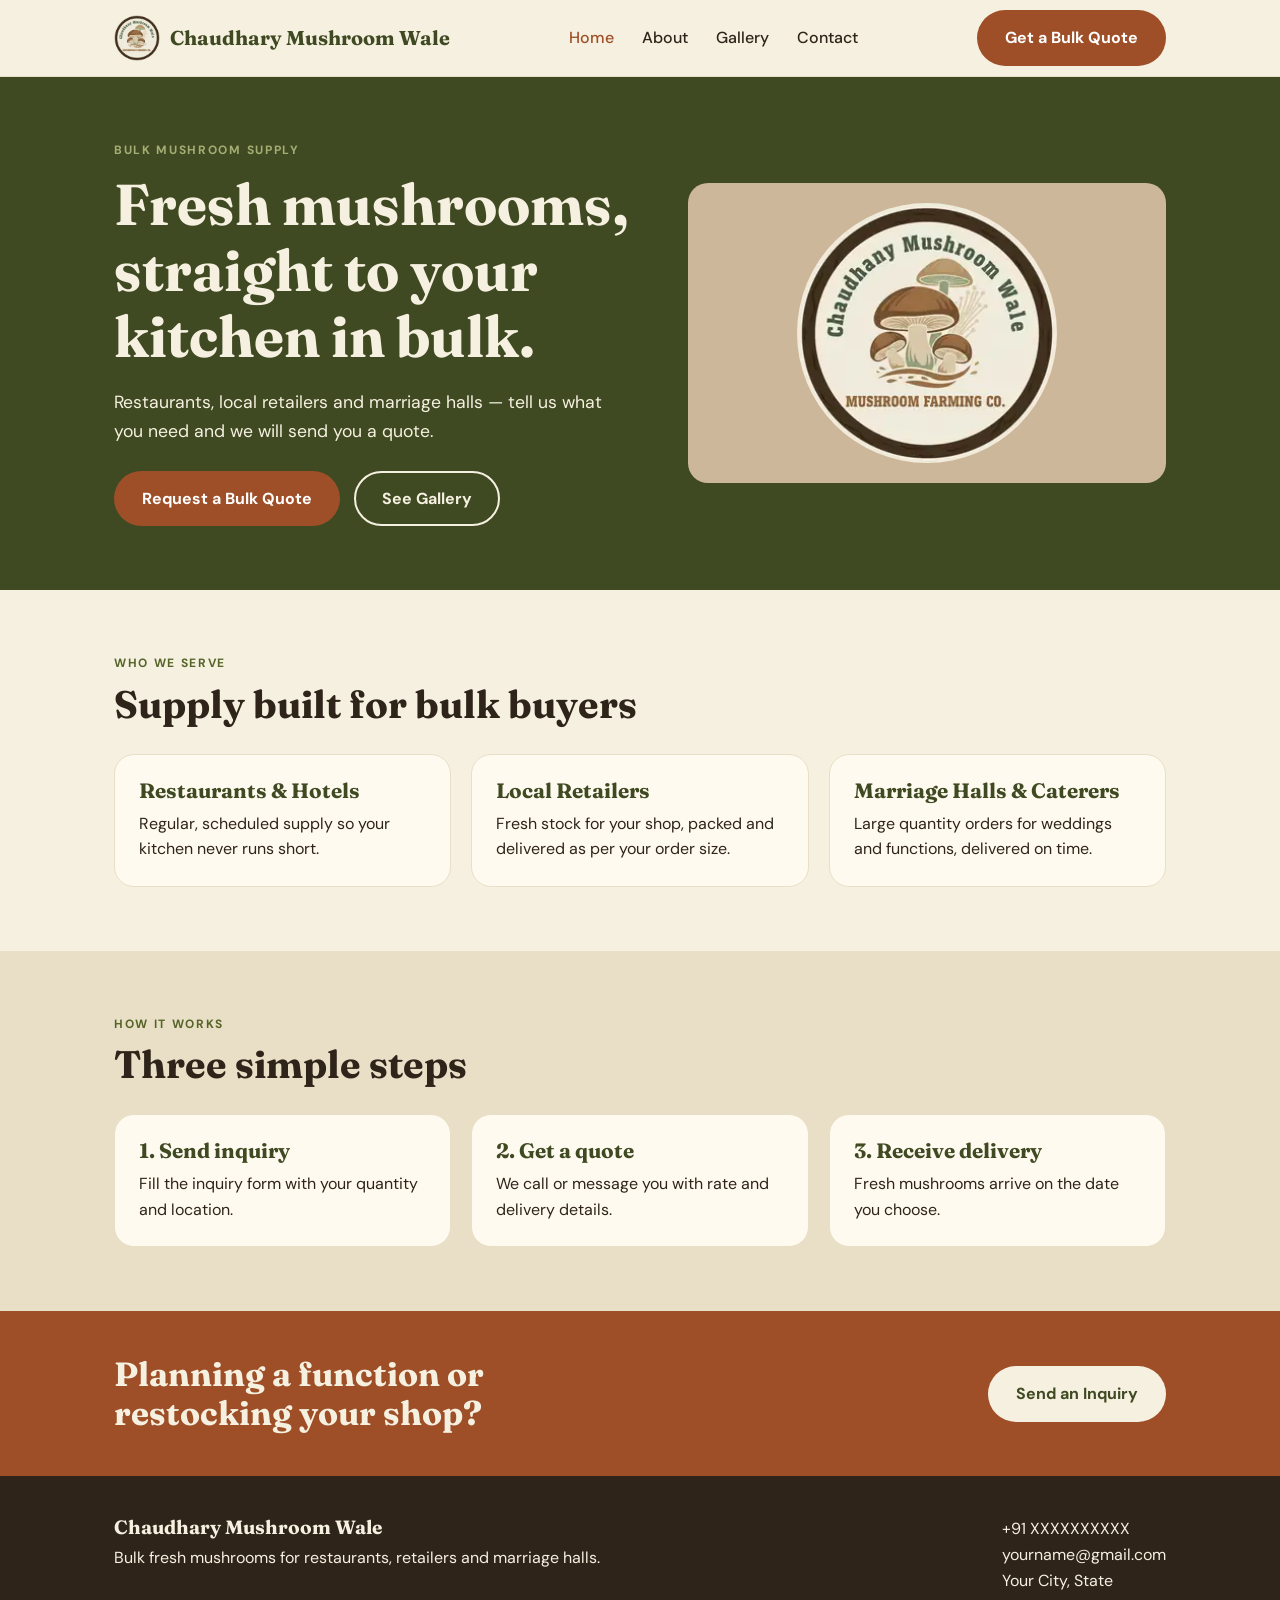
==== index.html @ 94ae6b5d "Initial website" ====
<!DOCTYPE html>
<html lang="en"><head>
<meta charset="utf-8"><meta name="viewport" content="width=device-width, initial-scale=1">
<title>Home | Chaudhary Mushroom Wale</title>
<link rel="icon" type="image/webp" href="assets/logo.webp">
<link href="https://fonts.googleapis.com/css2?family=DM+Sans:wght@400;500;700&family=Fraunces:opsz,wght@9..144,600;9..144,700&display=swap" rel="stylesheet">
<link rel="stylesheet" href="style.css">
</head><body>
<header class="nav"><div class="wrap nav-in">
<a class="brand" href="index.html"><img src="assets/logo.webp" alt="Logo"><span>Chaudhary Mushroom Wale</span></a>
<nav class="links"><a href="index.html">Home</a><a href="about.html">About</a><a href="gallery.html">Gallery</a><a href="contact.html">Contact</a></nav>
<a class="btn btn-clay" href="contact.html">Get a Bulk Quote</a>
</div></header>
<section class="hero"><div class="wrap hero-grid">
<div><p class="eyebrow">Bulk mushroom supply</p>
<h1>Fresh mushrooms, straight to your kitchen in bulk.</h1>
<p class="lead">Restaurants, local retailers and marriage halls &mdash; tell us what you need and we will send you a quote.</p>
<div class="row"><a class="btn btn-clay" href="contact.html">Request a Bulk Quote</a><a class="btn btn-line" href="gallery.html">See Gallery</a></div></div>
<div class="ph"><img class="logo-big" src="assets/logo.webp" alt="Chaudhary Mushroom Wale"></div>
</div></section>
<section class="sec"><div class="wrap"><p class="eyebrow">Who we serve</p><h2>Supply built for bulk buyers</h2>
<div class="cards">
<div class="card"><h3>Restaurants &amp; Hotels</h3><p>Regular, scheduled supply so your kitchen never runs short.</p></div>
<div class="card"><h3>Local Retailers</h3><p>Fresh stock for your shop, packed and delivered as per your order size.</p></div>
<div class="card"><h3>Marriage Halls &amp; Caterers</h3><p>Large quantity orders for weddings and functions, delivered on time.</p></div>
</div></div></section>
<section class="sec alt"><div class="wrap"><p class="eyebrow">How it works</p><h2>Three simple steps</h2>
<div class="cards">
<div class="card"><h3>1. Send inquiry</h3><p>Fill the inquiry form with your quantity and location.</p></div>
<div class="card"><h3>2. Get a quote</h3><p>We call or message you with rate and delivery details.</p></div>
<div class="card"><h3>3. Receive delivery</h3><p>Fresh mushrooms arrive on the date you choose.</p></div>
</div></div></section>
<section class="cta"><div class="wrap"><h2>Planning a function or restocking your shop?</h2><a class="btn btn-cream" href="contact.html">Send an Inquiry</a></div></section>
<footer class="foot"><div class="wrap">
<div><h3>Chaudhary Mushroom Wale</h3><p>Bulk fresh mushrooms for restaurants, retailers and marriage halls.</p></div>
<div><span data-c="phone">[YOUR PHONE]</span><br><span data-c="email">[YOUR EMAIL]</span><br><span data-c="city">[YOUR CITY, STATE]</span></div>
</div></footer>
<script src="config.js"></script><script src="script.js"></script>
</body></html>
---- style.css ----
:root{--deep:#3F4A22;--olive:#556427;--moss:#A3AE74;--cream:#F6F0E0;--oat:#E9DFC6;--taupe:#CDB79A;--bark:#2E2419;--clay:#9E4F28;--card:#FFFAEF}
*{box-sizing:border-box;margin:0}
body{font-family:'DM Sans',sans-serif;background:var(--cream);color:var(--bark);line-height:1.6}
h1,h2,h3{font-family:'Fraunces',serif;line-height:1.15}
.wrap{max-width:1100px;margin:0 auto;padding:0 24px}
.nav{background:var(--cream);border-bottom:1px solid var(--oat);position:sticky;top:0;z-index:10}
.nav-in{display:flex;align-items:center;justify-content:space-between;gap:16px;padding-top:10px;padding-bottom:10px;flex-wrap:wrap}
.brand{display:flex;align-items:center;gap:10px;text-decoration:none;color:var(--deep);font-family:'Fraunces',serif;font-weight:700;font-size:1.25rem}
.brand img{width:46px;height:46px;border-radius:50%}
.links{display:flex;gap:28px}
.links a{color:var(--bark);text-decoration:none;font-weight:500}
.links a:hover,.links a[aria-current]{color:var(--clay)}
.btn{display:inline-block;padding:13px 26px;border-radius:999px;font-family:inherit;font-size:1rem;font-weight:700;text-decoration:none;border:2px solid transparent;cursor:pointer}
.btn-clay{background:var(--clay);color:#fff}
.btn-line{border-color:var(--cream);color:var(--cream)}
.btn-cream{background:var(--cream);color:var(--deep)}
.btn-olive{background:var(--olive);color:var(--cream)}
.hero{background:var(--deep);color:var(--cream);padding:64px 0}
.hero-grid{display:grid;grid-template-columns:1.1fr 1fr;gap:48px;align-items:center}
.hero h1{font-size:clamp(2.2rem,5vw,3.6rem);margin:12px 0 18px}
.page-hero{background:var(--deep);color:var(--cream);padding:56px 0}
.page-hero h1{font-size:clamp(2rem,4.5vw,3.2rem);margin:10px 0 14px;max-width:700px}
.lead{font-size:1.1rem;max-width:520px;margin-bottom:26px}
.eyebrow{font-size:.75rem;letter-spacing:.14em;text-transform:uppercase;font-weight:700;color:var(--moss)}
.sec .eyebrow{color:var(--olive)}
.row{display:flex;gap:14px;flex-wrap:wrap}
.ph{background:var(--taupe);border-radius:20px;min-height:300px;position:relative;display:grid;place-items:center}
.ph span{position:absolute;left:14px;bottom:12px;font-size:.85rem}
.logo-big{width:70%;max-width:260px;border-radius:50%}
.sec{padding:64px 0}
.alt{background:var(--oat)}
.sec h2{font-size:clamp(1.8rem,3.5vw,2.4rem);margin:8px 0 6px}
.cards{display:grid;grid-template-columns:repeat(3,1fr);gap:20px;margin-top:28px}
.card{background:var(--card);border:1px solid var(--oat);border-radius:20px;padding:24px}
.card h3{color:var(--deep);font-size:1.3rem;margin-bottom:8px}
.cta{background:var(--clay);color:var(--cream);padding:44px 0}
.cta .wrap{display:flex;justify-content:space-between;align-items:center;gap:24px;flex-wrap:wrap}
.cta h2{font-size:clamp(1.6rem,3vw,2.1rem);max-width:520px}
.split{display:grid;grid-template-columns:1fr 1fr;gap:48px;align-items:center}
.gal{display:grid;grid-template-columns:repeat(3,1fr);gap:20px;align-items:start}
.gal .ph{min-height:240px}.gal .tall{min-height:290px}
.contact{display:grid;grid-template-columns:1.1fr 1fr;gap:24px;align-items:start}
.contact .card h2{color:var(--deep);font-size:1.7rem;margin:0 0 14px}
label{font-weight:700;font-size:.9rem}
input,select,textarea{width:100%;padding:12px 16px;border:1px solid var(--taupe);border-radius:14px;background:var(--card);font:inherit;margin:6px 0 16px;color:var(--bark)}
.foot{background:var(--bark);color:var(--cream);padding:40px 0}
.foot .wrap{display:flex;justify-content:space-between;gap:24px;flex-wrap:wrap}
.foot h3{font-size:1.2rem;margin-bottom:6px}
@media(max-width:860px){.hero-grid,.split,.contact,.cards,.gal{grid-template-columns:1fr}.links{gap:18px}}
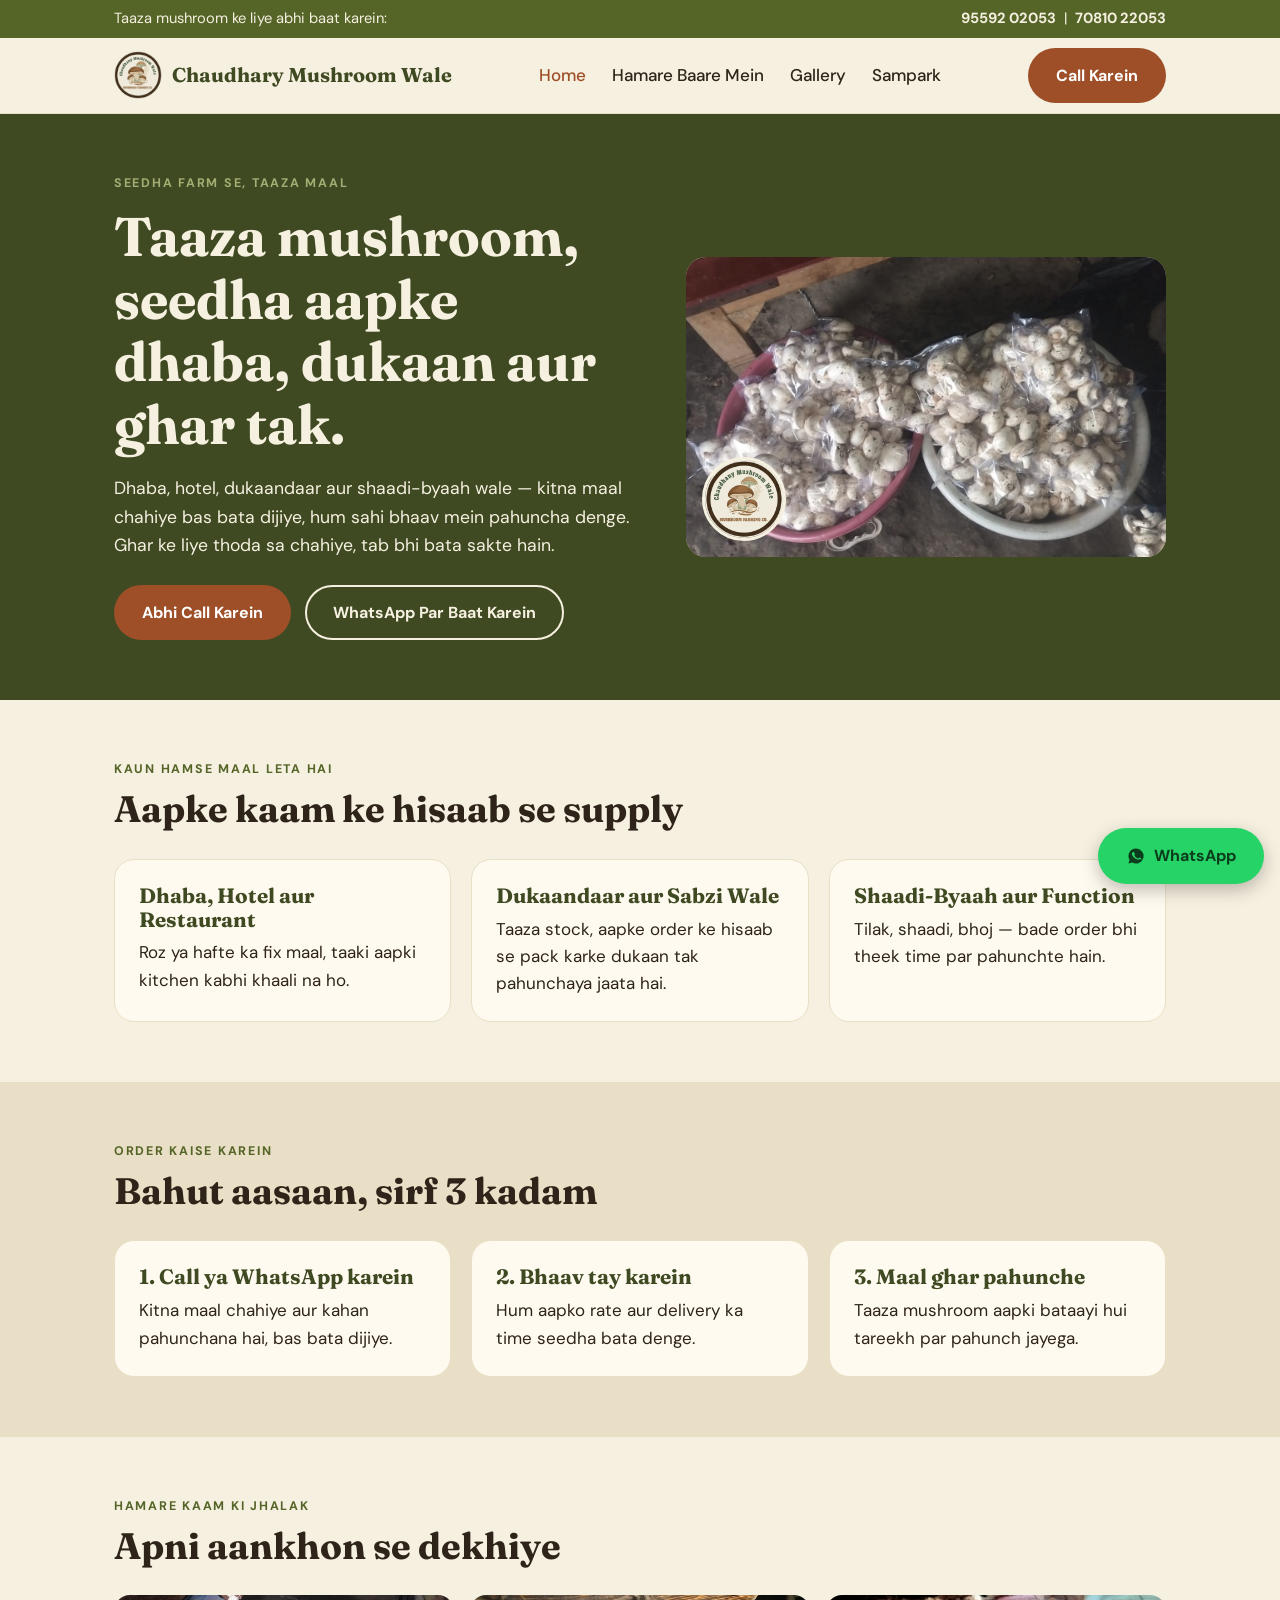
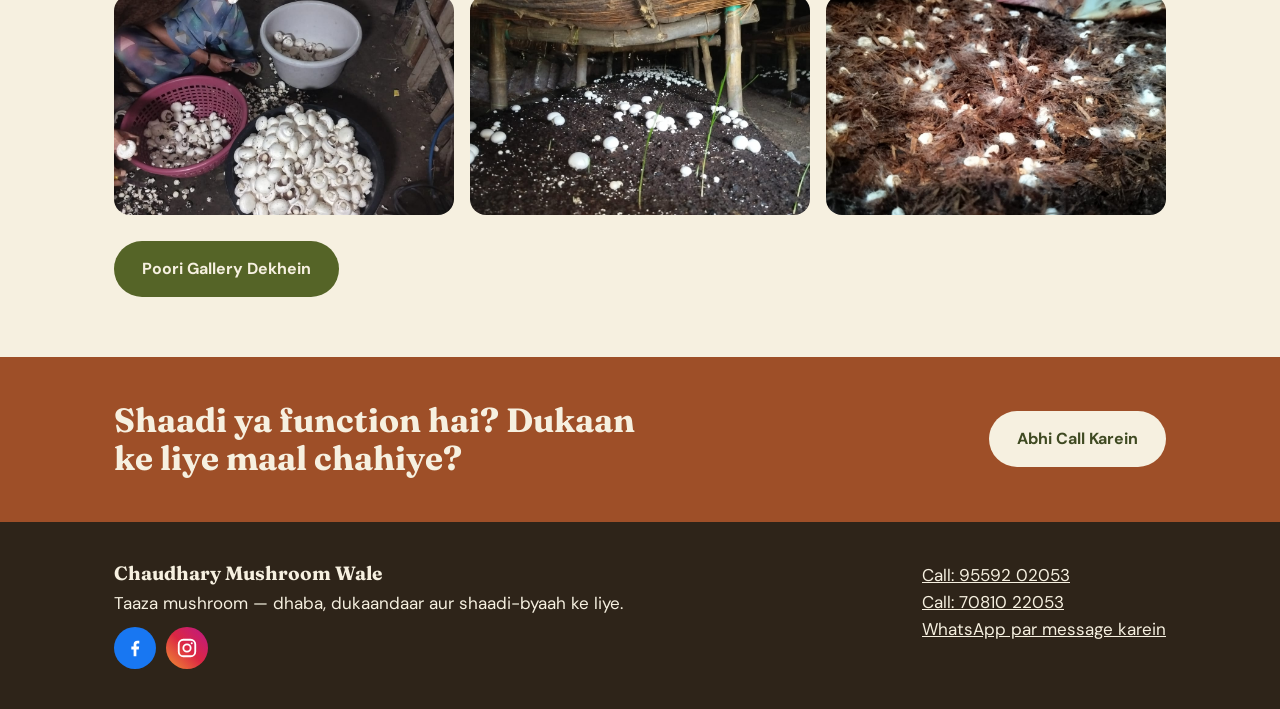
==== commit 61358c0e: "Hinglish text, contacts, social links, gallery photos" ====
--- a/index.html
+++ b/index.html
@@ -1,39 +1,46 @@
 <!DOCTYPE html>
-<html lang="en"><head>
+<html lang="hi-Latn"><head>
 <meta charset="utf-8"><meta name="viewport" content="width=device-width, initial-scale=1">
 <title>Home | Chaudhary Mushroom Wale</title>
-<link rel="icon" type="image/webp" href="assets/logo.webp">
+<meta name="description" content="Taaza mushroom seedha farm se - dhaba, hotel, dukaandaar aur shaadi-byaah ke liye. Abhi call ya WhatsApp karein.">
+<link rel="icon" href="assets/logo.jpg">
 <link href="https://fonts.googleapis.com/css2?family=DM+Sans:wght@400;500;700&family=Fraunces:opsz,wght@9..144,600;9..144,700&display=swap" rel="stylesheet">
 <link rel="stylesheet" href="style.css">
 </head><body>
+<div class="topbar"><div class="wrap"><span>Taaza mushroom ke liye abhi baat karein:</span><span><a data-tel="phone1" data-show href="#">9559202053</a> &nbsp;|&nbsp; <a data-tel="phone2" data-show href="#">7081022053</a></span></div></div>
 <header class="nav"><div class="wrap nav-in">
-<a class="brand" href="index.html"><img src="assets/logo.webp" alt="Logo"><span>Chaudhary Mushroom Wale</span></a>
-<nav class="links"><a href="index.html">Home</a><a href="about.html">About</a><a href="gallery.html">Gallery</a><a href="contact.html">Contact</a></nav>
-<a class="btn btn-clay" href="contact.html">Get a Bulk Quote</a>
+<a class="brand" href="index.html"><img src="assets/logo.jpg" alt="Chaudhary Mushroom Wale logo"><span>Chaudhary Mushroom Wale</span></a>
+<nav class="links"><a href="index.html">Home</a><a href="about.html">Hamare Baare Mein</a><a href="gallery.html">Gallery</a><a href="contact.html">Sampark</a></nav>
+<a class="btn btn-clay" data-tel="phone1" href="#">Call Karein</a>
 </div></header>
 <section class="hero"><div class="wrap hero-grid">
-<div><p class="eyebrow">Bulk mushroom supply</p>
-<h1>Fresh mushrooms, straight to your kitchen in bulk.</h1>
-<p class="lead">Restaurants, local retailers and marriage halls &mdash; tell us what you need and we will send you a quote.</p>
-<div class="row"><a class="btn btn-clay" href="contact.html">Request a Bulk Quote</a><a class="btn btn-line" href="gallery.html">See Gallery</a></div></div>
-<div class="ph"><img class="logo-big" src="assets/logo.webp" alt="Chaudhary Mushroom Wale"></div>
+<div><p class="eyebrow">Seedha farm se, taaza maal</p>
+<h1>Taaza mushroom, seedha aapke dhaba, dukaan aur ghar tak.</h1>
+<p class="lead">Dhaba, hotel, dukaandaar aur shaadi-byaah wale &mdash; kitna maal chahiye bas bata dijiye, hum sahi bhaav mein pahuncha denge. Ghar ke liye thoda sa chahiye, tab bhi bata sakte hain.</p>
+<div class="row"><a class="btn btn-clay" data-tel="phone1" href="#">Abhi Call Karein</a><a class="btn btn-line" data-wa href="#">WhatsApp Par Baat Karein</a></div></div>
+<div class="ph"><img class="cover" src="assets/gallery-1.jpg" alt="Taaza mushroom"><img class="badge" src="assets/logo.jpg" alt="Chaudhary Mushroom Wale"></div>
 </div></section>
-<section class="sec"><div class="wrap"><p class="eyebrow">Who we serve</p><h2>Supply built for bulk buyers</h2>
+<section class="sec"><div class="wrap"><p class="eyebrow">Kaun hamse maal leta hai</p><h2>Aapke kaam ke hisaab se supply</h2>
 <div class="cards">
-<div class="card"><h3>Restaurants &amp; Hotels</h3><p>Regular, scheduled supply so your kitchen never runs short.</p></div>
-<div class="card"><h3>Local Retailers</h3><p>Fresh stock for your shop, packed and delivered as per your order size.</p></div>
-<div class="card"><h3>Marriage Halls &amp; Caterers</h3><p>Large quantity orders for weddings and functions, delivered on time.</p></div>
+<div class="card"><h3>Dhaba, Hotel aur Restaurant</h3><p>Roz ya hafte ka fix maal, taaki aapki kitchen kabhi khaali na ho.</p></div>
+<div class="card"><h3>Dukaandaar aur Sabzi Wale</h3><p>Taaza stock, aapke order ke hisaab se pack karke dukaan tak pahunchaya jaata hai.</p></div>
+<div class="card"><h3>Shaadi-Byaah aur Function</h3><p>Tilak, shaadi, bhoj &mdash; bade order bhi theek time par pahunchte hain.</p></div>
 </div></div></section>
-<section class="sec alt"><div class="wrap"><p class="eyebrow">How it works</p><h2>Three simple steps</h2>
+<section class="sec alt"><div class="wrap"><p class="eyebrow">Order kaise karein</p><h2>Bahut aasaan, sirf 3 kadam</h2>
 <div class="cards">
-<div class="card"><h3>1. Send inquiry</h3><p>Fill the inquiry form with your quantity and location.</p></div>
-<div class="card"><h3>2. Get a quote</h3><p>We call or message you with rate and delivery details.</p></div>
-<div class="card"><h3>3. Receive delivery</h3><p>Fresh mushrooms arrive on the date you choose.</p></div>
+<div class="card"><h3>1. Call ya WhatsApp karein</h3><p>Kitna maal chahiye aur kahan pahunchana hai, bas bata dijiye.</p></div>
+<div class="card"><h3>2. Bhaav tay karein</h3><p>Hum aapko rate aur delivery ka time seedha bata denge.</p></div>
+<div class="card"><h3>3. Maal ghar pahunche</h3><p>Taaza mushroom aapki bataayi hui tareekh par pahunch jayega.</p></div>
 </div></div></section>
-<section class="cta"><div class="wrap"><h2>Planning a function or restocking your shop?</h2><a class="btn btn-cream" href="contact.html">Send an Inquiry</a></div></section>
+<section class="sec"><div class="wrap"><p class="eyebrow">Hamare kaam ki jhalak</p><h2>Apni aankhon se dekhiye</h2>
+<div class="strip"><img src="assets/gallery-2.jpg" alt="Mushroom farm photo 2"><img src="assets/gallery-3.jpg" alt="Mushroom farm photo 3"><img src="assets/gallery-4.jpg" alt="Mushroom farm photo 4"></div>
+<a class="btn btn-olive" href="gallery.html">Poori Gallery Dekhein</a></div></section>
+<section class="cta"><div class="wrap"><h2>Shaadi ya function hai? Dukaan ke liye maal chahiye?</h2><a class="btn btn-cream" data-tel="phone1" href="#">Abhi Call Karein</a></div></section>
+<a class="btn btn-wa fab" data-wa href="#"><svg viewBox="0 0 24 24" fill="currentColor" aria-hidden="true"><path d="M12 3a9 9 0 0 0-7.8 13.5L3 21l4.6-1.2A9 9 0 1 0 12 3zm4.6 12.3c-.2.6-1.1 1.1-1.6 1.1-.4.1-.9.1-2.9-.7-2.4-1-3.9-3.4-4-3.6-.1-.2-1-1.3-1-2.5s.6-1.8.9-2c.2-.2.5-.3.7-.3h.5c.2 0 .4 0 .6.5l.8 1.9c.1.2.1.4 0 .6l-.4.6c-.1.2-.3.3-.1.6.2.3.8 1.3 1.7 2.1 1.2 1 2.1 1.3 2.4 1.5.3.1.4.1.6-.1l.8-1c.2-.3.4-.2.6-.1l1.8.9c.3.1.5.2.5.3.1.2.1.8-.1 1.4z"/></svg>WhatsApp</a>
 <footer class="foot"><div class="wrap">
-<div><h3>Chaudhary Mushroom Wale</h3><p>Bulk fresh mushrooms for restaurants, retailers and marriage halls.</p></div>
-<div><span data-c="phone">[YOUR PHONE]</span><br><span data-c="email">[YOUR EMAIL]</span><br><span data-c="city">[YOUR CITY, STATE]</span></div>
+<div><h3>Chaudhary Mushroom Wale</h3><p>Taaza mushroom &mdash; dhaba, dukaandaar aur shaadi-byaah ke liye.</p>
+<div class="soc"><a class="fb" data-fb href="#" aria-label="Facebook"><svg viewBox="0 0 24 24" fill="currentColor" aria-hidden="true"><path d="M13.5 21v-7.5h2.6l.4-3.1h-3V8.5c0-.9.3-1.5 1.6-1.5h1.6V4.2c-.3 0-1.2-.1-2.3-.1-2.3 0-3.9 1.4-3.9 4v2.3H8v3.1h2.5V21z"/></svg></a><a class="ig" data-ig href="#" aria-label="Instagram"><svg viewBox="0 0 24 24" fill="none" stroke="currentColor" stroke-width="2" aria-hidden="true"><rect x="3" y="3" width="18" height="18" rx="5"/><circle cx="12" cy="12" r="4"/><circle cx="17.2" cy="6.8" r="1.1" fill="currentColor" stroke="none"/></svg></a></div></div>
+<div><a data-tel="phone1" data-show data-label="Call: " href="#">9559202053</a><br><a data-tel="phone2" data-show data-label="Call: " href="#">7081022053</a><br><a data-wa href="#">WhatsApp par message karein</a></div>
 </div></footer>
 <script src="config.js"></script><script src="script.js"></script>
 </body></html>
--- a/style.css
+++ b/style.css
@@ -1,49 +1,71 @@
 :root{--deep:#3F4A22;--olive:#556427;--moss:#A3AE74;--cream:#F6F0E0;--oat:#E9DFC6;--taupe:#CDB79A;--bark:#2E2419;--clay:#9E4F28;--card:#FFFAEF}
 *{box-sizing:border-box;margin:0}
-body{font-family:'DM Sans',sans-serif;background:var(--cream);color:var(--bark);line-height:1.6}
+body{font-family:'DM Sans',sans-serif;background:var(--cream);color:var(--bark);line-height:1.6;font-size:17px}
 h1,h2,h3{font-family:'Fraunces',serif;line-height:1.15}
+img{max-width:100%}
 .wrap{max-width:1100px;margin:0 auto;padding:0 24px}
+.topbar{background:var(--olive);color:var(--cream);font-size:.92rem;padding:7px 0}
+.topbar .wrap{display:flex;justify-content:space-between;gap:12px;flex-wrap:wrap}
+.topbar a{color:var(--cream);text-decoration:none;font-weight:700}
 .nav{background:var(--cream);border-bottom:1px solid var(--oat);position:sticky;top:0;z-index:10}
 .nav-in{display:flex;align-items:center;justify-content:space-between;gap:16px;padding-top:10px;padding-bottom:10px;flex-wrap:wrap}
 .brand{display:flex;align-items:center;gap:10px;text-decoration:none;color:var(--deep);font-family:'Fraunces',serif;font-weight:700;font-size:1.25rem}
-.brand img{width:46px;height:46px;border-radius:50%}
-.links{display:flex;gap:28px}
+.brand img{width:48px;height:48px;border-radius:50%;object-fit:cover}
+.links{display:flex;gap:26px;flex-wrap:wrap}
 .links a{color:var(--bark);text-decoration:none;font-weight:500}
 .links a:hover,.links a[aria-current]{color:var(--clay)}
-.btn{display:inline-block;padding:13px 26px;border-radius:999px;font-family:inherit;font-size:1rem;font-weight:700;text-decoration:none;border:2px solid transparent;cursor:pointer}
+.btn{display:inline-flex;align-items:center;gap:8px;padding:13px 26px;border-radius:999px;font-family:inherit;font-size:1rem;font-weight:700;text-decoration:none;border:2px solid transparent;cursor:pointer}
+.btn svg{width:20px;height:20px}
 .btn-clay{background:var(--clay);color:#fff}
 .btn-line{border-color:var(--cream);color:var(--cream)}
 .btn-cream{background:var(--cream);color:var(--deep)}
 .btn-olive{background:var(--olive);color:var(--cream)}
-.hero{background:var(--deep);color:var(--cream);padding:64px 0}
-.hero-grid{display:grid;grid-template-columns:1.1fr 1fr;gap:48px;align-items:center}
-.hero h1{font-size:clamp(2.2rem,5vw,3.6rem);margin:12px 0 18px}
-.page-hero{background:var(--deep);color:var(--cream);padding:56px 0}
-.page-hero h1{font-size:clamp(2rem,4.5vw,3.2rem);margin:10px 0 14px;max-width:700px}
-.lead{font-size:1.1rem;max-width:520px;margin-bottom:26px}
-.eyebrow{font-size:.75rem;letter-spacing:.14em;text-transform:uppercase;font-weight:700;color:var(--moss)}
+.btn-wa{background:#25D366;color:#0b3d1c}
+.btn-fb{background:#1877F2;color:#fff}
+.btn-ig{background:linear-gradient(45deg,#f09433,#dc2743,#bc1888);color:#fff}
+.hero{background:var(--deep);color:var(--cream);padding:60px 0}
+.hero-grid{display:grid;grid-template-columns:1.1fr 1fr;gap:44px;align-items:center}
+.hero h1{font-size:clamp(2.1rem,5vw,3.4rem);margin:12px 0 18px}
+.page-hero{background:var(--deep);color:var(--cream);padding:52px 0}
+.page-hero h1{font-size:clamp(2rem,4.5vw,3.1rem);margin:10px 0 14px;max-width:720px}
+.lead{font-size:1.1rem;max-width:540px;margin-bottom:26px}
+.eyebrow{font-size:.78rem;letter-spacing:.14em;text-transform:uppercase;font-weight:700;color:var(--moss)}
 .sec .eyebrow{color:var(--olive)}
 .row{display:flex;gap:14px;flex-wrap:wrap}
-.ph{background:var(--taupe);border-radius:20px;min-height:300px;position:relative;display:grid;place-items:center}
-.ph span{position:absolute;left:14px;bottom:12px;font-size:.85rem}
-.logo-big{width:70%;max-width:260px;border-radius:50%}
-.sec{padding:64px 0}
+.ph{background:var(--taupe);border-radius:20px;min-height:300px;position:relative;overflow:hidden}
+.ph>img.cover{position:absolute;inset:0;width:100%;height:100%;object-fit:cover}
+.badge{position:absolute;left:16px;bottom:16px;width:84px;height:84px;border-radius:50%;border:3px solid var(--cream);background:var(--cream);object-fit:cover}
+.sec{padding:60px 0}
 .alt{background:var(--oat)}
-.sec h2{font-size:clamp(1.8rem,3.5vw,2.4rem);margin:8px 0 6px}
+.sec h2{font-size:clamp(1.7rem,3.5vw,2.3rem);margin:8px 0 6px}
 .cards{display:grid;grid-template-columns:repeat(3,1fr);gap:20px;margin-top:28px}
 .card{background:var(--card);border:1px solid var(--oat);border-radius:20px;padding:24px}
 .card h3{color:var(--deep);font-size:1.3rem;margin-bottom:8px}
+.strip{display:grid;grid-template-columns:repeat(3,1fr);gap:16px;margin:28px 0 26px}
+.strip img{width:100%;height:220px;object-fit:cover;border-radius:16px;display:block}
 .cta{background:var(--clay);color:var(--cream);padding:44px 0}
 .cta .wrap{display:flex;justify-content:space-between;align-items:center;gap:24px;flex-wrap:wrap}
-.cta h2{font-size:clamp(1.6rem,3vw,2.1rem);max-width:520px}
-.split{display:grid;grid-template-columns:1fr 1fr;gap:48px;align-items:center}
-.gal{display:grid;grid-template-columns:repeat(3,1fr);gap:20px;align-items:start}
-.gal .ph{min-height:240px}.gal .tall{min-height:290px}
+.cta h2{font-size:clamp(1.5rem,3vw,2.1rem);max-width:560px}
+.split{display:grid;grid-template-columns:1fr 1fr;gap:44px;align-items:center}
+.duo{display:grid;grid-template-columns:repeat(2,minmax(0,340px));gap:16px;justify-content:center;margin-top:26px}
+.duo img{width:100%;height:340px;object-fit:cover;border-radius:16px}
+.mas{column-count:3;column-gap:16px;margin-top:6px}
+.mas img{width:100%;display:block;margin-bottom:16px;border-radius:16px;break-inside:avoid;cursor:zoom-in}
 .contact{display:grid;grid-template-columns:1.1fr 1fr;gap:24px;align-items:start}
-.contact .card h2{color:var(--deep);font-size:1.7rem;margin:0 0 14px}
+.contact .card h2{color:var(--deep);font-size:1.6rem;margin:0 0 14px}
+.stack{display:flex;flex-direction:column;gap:12px;align-items:flex-start;margin-top:14px}
 label{font-weight:700;font-size:.9rem}
 input,select,textarea{width:100%;padding:12px 16px;border:1px solid var(--taupe);border-radius:14px;background:var(--card);font:inherit;margin:6px 0 16px;color:var(--bark)}
 .foot{background:var(--bark);color:var(--cream);padding:40px 0}
 .foot .wrap{display:flex;justify-content:space-between;gap:24px;flex-wrap:wrap}
 .foot h3{font-size:1.2rem;margin-bottom:6px}
-@media(max-width:860px){.hero-grid,.split,.contact,.cards,.gal{grid-template-columns:1fr}.links{gap:18px}}+.foot a{color:var(--cream)}
+.soc{display:flex;gap:10px;margin-top:10px}
+.soc a{width:42px;height:42px;border-radius:50%;display:grid;place-items:center;color:#fff}
+.soc svg{width:22px;height:22px}
+.soc .fb{background:#1877F2}.soc .ig{background:linear-gradient(45deg,#f09433,#dc2743,#bc1888)}
+.fab{position:fixed;right:16px;bottom:16px;z-index:20;box-shadow:0 6px 18px rgba(0,0,0,.25)}
+.lb{position:fixed;inset:0;background:rgba(20,14,8,.88);display:none;place-items:center;z-index:50;cursor:zoom-out;padding:20px}
+.lb.on{display:grid}
+.lb img{max-width:100%;max-height:92vh;border-radius:12px}
+@media(max-width:860px){.hero-grid,.split,.contact,.cards{grid-template-columns:1fr}.strip{grid-template-columns:1fr}.mas{column-count:2}.links{gap:16px}.duo{grid-template-columns:1fr 1fr}.duo img{height:240px}}
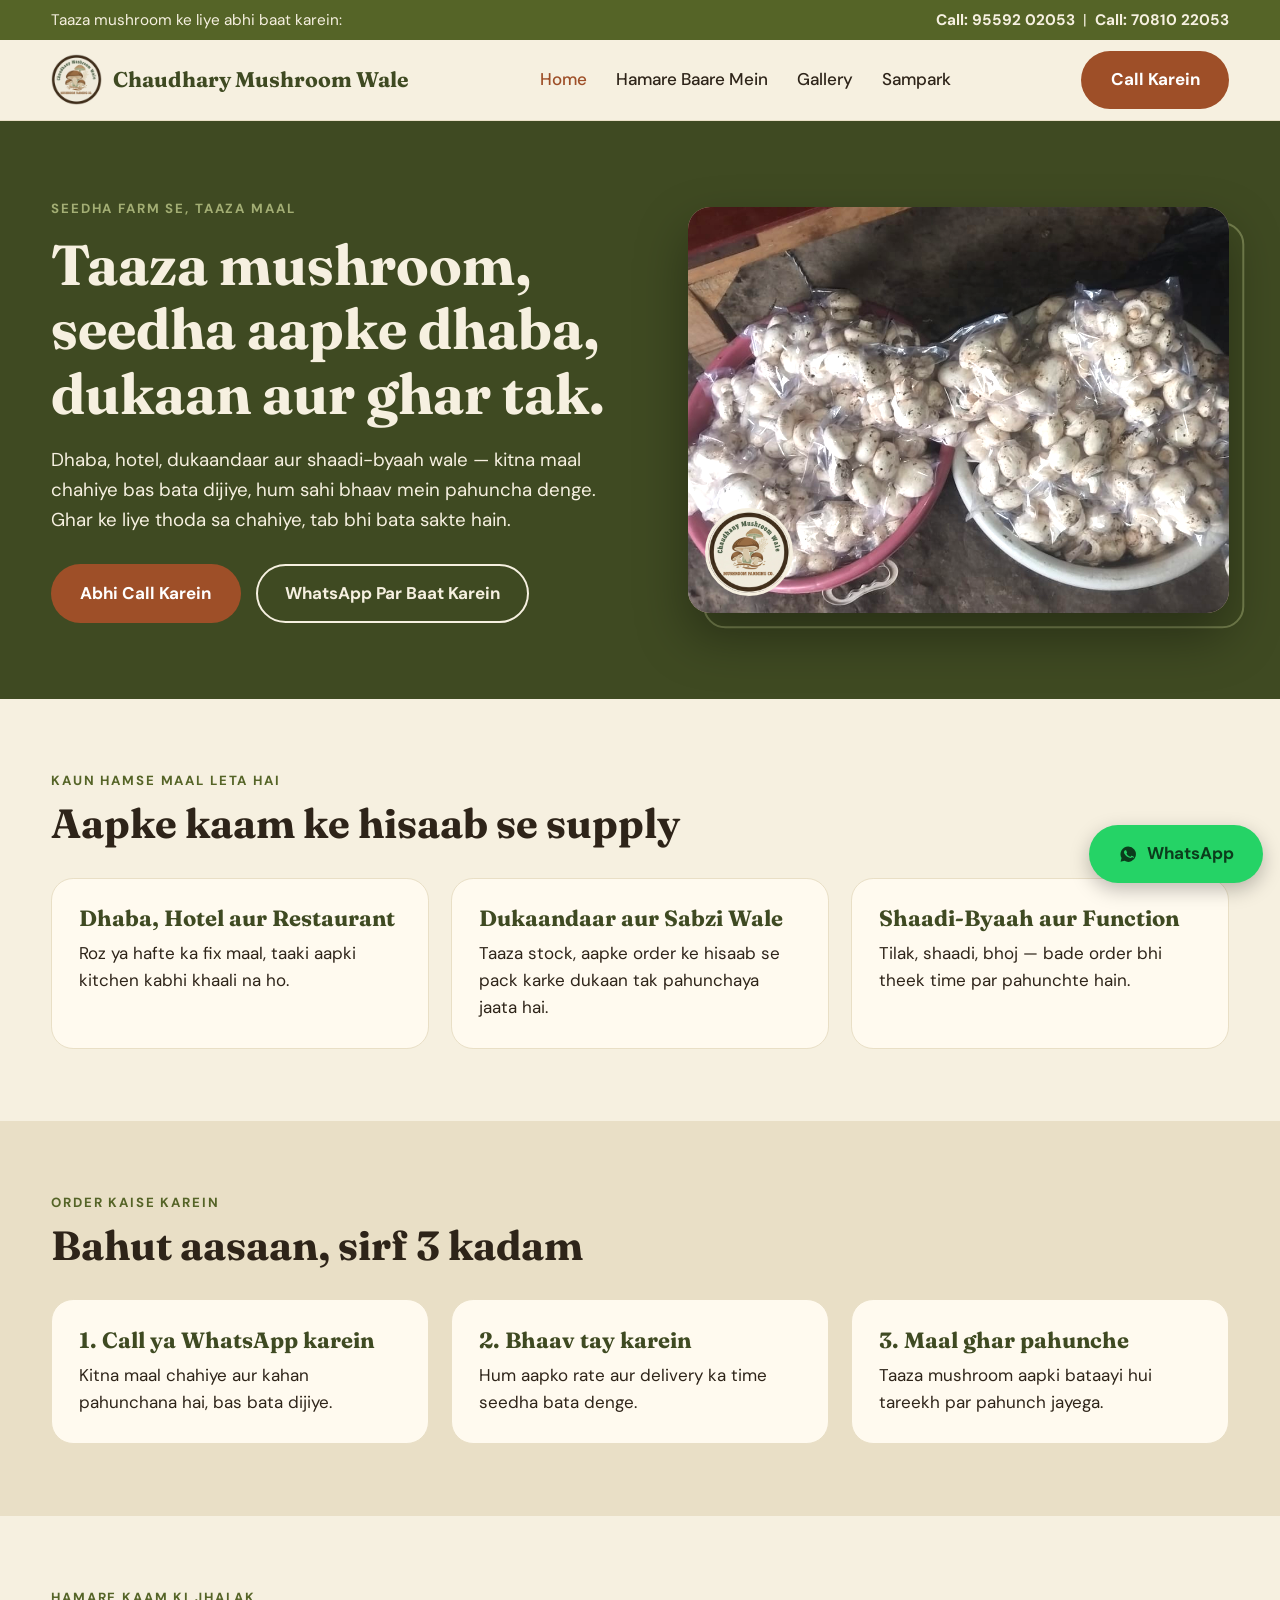
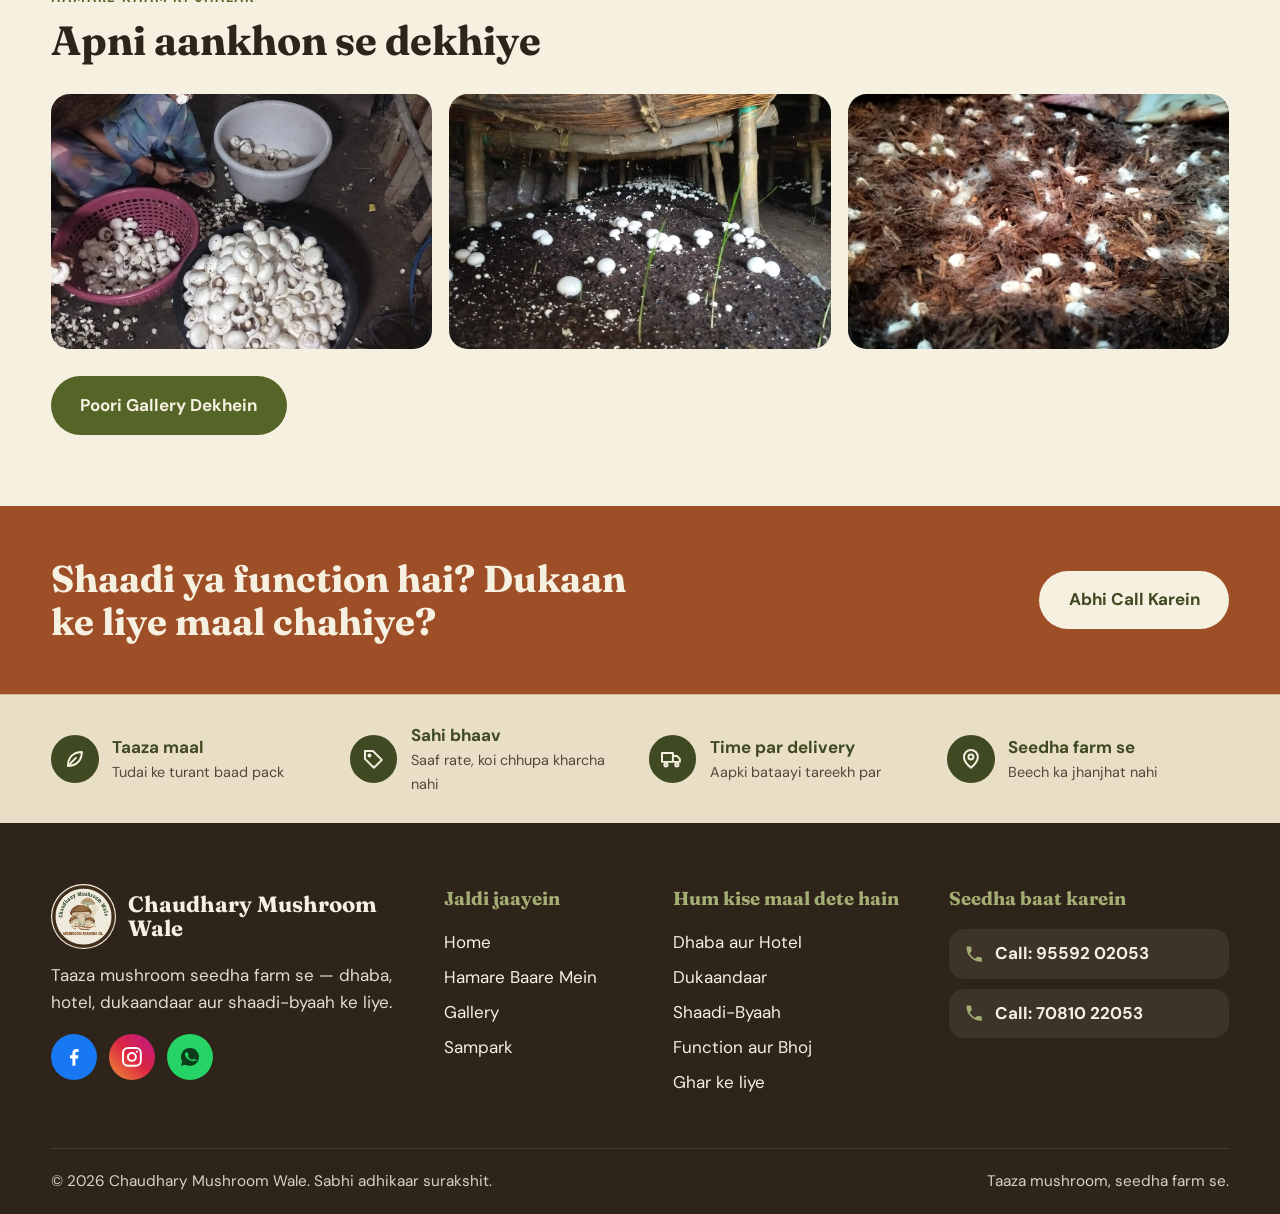
==== commit bc98e3a0: "Wide layout, new footer, mobile version" ====
--- a/index.html
+++ b/index.html
@@ -7,18 +7,19 @@
 <link href="https://fonts.googleapis.com/css2?family=DM+Sans:wght@400;500;700&family=Fraunces:opsz,wght@9..144,600;9..144,700&display=swap" rel="stylesheet">
 <link rel="stylesheet" href="style.css">
 </head><body>
-<div class="topbar"><div class="wrap"><span>Taaza mushroom ke liye abhi baat karein:</span><span><a data-tel="phone1" data-show href="#">9559202053</a> &nbsp;|&nbsp; <a data-tel="phone2" data-show href="#">7081022053</a></span></div></div>
+<div class="topbar"><div class="wrap"><span class="tl">Taaza mushroom ke liye abhi baat karein:</span><span><a data-tel="phone1" data-show data-label="Call: " href="#">9559202053</a> &nbsp;|&nbsp; <a data-tel="phone2" data-show data-label="Call: " href="#">7081022053</a></span></div></div>
 <header class="nav"><div class="wrap nav-in">
 <a class="brand" href="index.html"><img src="assets/logo.jpg" alt="Chaudhary Mushroom Wale logo"><span>Chaudhary Mushroom Wale</span></a>
 <nav class="links"><a href="index.html">Home</a><a href="about.html">Hamare Baare Mein</a><a href="gallery.html">Gallery</a><a href="contact.html">Sampark</a></nav>
-<a class="btn btn-clay" data-tel="phone1" href="#">Call Karein</a>
+<a class="btn btn-clay nav-cta" data-tel="phone1" href="#">Call Karein</a>
+<button class="burger" aria-label="Menu" aria-expanded="false"><span></span><span></span><span></span></button>
 </div></header>
 <section class="hero"><div class="wrap hero-grid">
 <div><p class="eyebrow">Seedha farm se, taaza maal</p>
 <h1>Taaza mushroom, seedha aapke dhaba, dukaan aur ghar tak.</h1>
 <p class="lead">Dhaba, hotel, dukaandaar aur shaadi-byaah wale &mdash; kitna maal chahiye bas bata dijiye, hum sahi bhaav mein pahuncha denge. Ghar ke liye thoda sa chahiye, tab bhi bata sakte hain.</p>
 <div class="row"><a class="btn btn-clay" data-tel="phone1" href="#">Abhi Call Karein</a><a class="btn btn-line" data-wa href="#">WhatsApp Par Baat Karein</a></div></div>
-<div class="ph"><img class="cover" src="assets/gallery-1.jpg" alt="Taaza mushroom"><img class="badge" src="assets/logo.jpg" alt="Chaudhary Mushroom Wale"></div>
+<div class="hero-art"><div class="ph"><img class="cover" src="assets/hero.jpg" alt="Taaza mushroom"><img class="badge" src="assets/logo.jpg" alt="Chaudhary Mushroom Wale"></div></div>
 </div></section>
 <section class="sec"><div class="wrap"><p class="eyebrow">Kaun hamse maal leta hai</p><h2>Aapke kaam ke hisaab se supply</h2>
 <div class="cards">
@@ -36,11 +37,27 @@
 <div class="strip"><img src="assets/gallery-2.jpg" alt="Mushroom farm photo 2"><img src="assets/gallery-3.jpg" alt="Mushroom farm photo 3"><img src="assets/gallery-4.jpg" alt="Mushroom farm photo 4"></div>
 <a class="btn btn-olive" href="gallery.html">Poori Gallery Dekhein</a></div></section>
 <section class="cta"><div class="wrap"><h2>Shaadi ya function hai? Dukaan ke liye maal chahiye?</h2><a class="btn btn-cream" data-tel="phone1" href="#">Abhi Call Karein</a></div></section>
+<section class="trust"><div class="wrap">
+<div class="tr"><i><svg viewBox="0 0 24 24" fill="none" stroke="currentColor" stroke-width="2" stroke-linecap="round" stroke-linejoin="round"><path d="M5 19c0-8 5-14 14-14 0 9-6 14-14 14z"/><path d="M5 19l8-8"/></svg></i><div>Taaza maal<small>Tudai ke turant baad pack</small></div></div>
+<div class="tr"><i><svg viewBox="0 0 24 24" fill="none" stroke="currentColor" stroke-width="2" stroke-linecap="round" stroke-linejoin="round"><path d="M3 12V4h8l9 9-8 8-9-9z"/><circle cx="7.5" cy="8.5" r="1"/></svg></i><div>Sahi bhaav<small>Saaf rate, koi chhupa kharcha nahi</small></div></div>
+<div class="tr"><i><svg viewBox="0 0 24 24" fill="none" stroke="currentColor" stroke-width="2" stroke-linecap="round" stroke-linejoin="round"><path d="M2 6h11v9H2zM13 9h4l3 3v3h-7z"/><circle cx="6" cy="18" r="1.6"/><circle cx="17" cy="18" r="1.6"/></svg></i><div>Time par delivery<small>Aapki bataayi tareekh par</small></div></div>
+<div class="tr"><i><svg viewBox="0 0 24 24" fill="none" stroke="currentColor" stroke-width="2" stroke-linecap="round" stroke-linejoin="round"><path d="M12 21s7-6.2 7-11a7 7 0 1 0-14 0c0 4.8 7 11 7 11z"/><circle cx="12" cy="10" r="2.5"/></svg></i><div>Seedha farm se<small>Beech ka jhanjhat nahi</small></div></div>
+</div></section>
 <a class="btn btn-wa fab" data-wa href="#"><svg viewBox="0 0 24 24" fill="currentColor" aria-hidden="true"><path d="M12 3a9 9 0 0 0-7.8 13.5L3 21l4.6-1.2A9 9 0 1 0 12 3zm4.6 12.3c-.2.6-1.1 1.1-1.6 1.1-.4.1-.9.1-2.9-.7-2.4-1-3.9-3.4-4-3.6-.1-.2-1-1.3-1-2.5s.6-1.8.9-2c.2-.2.5-.3.7-.3h.5c.2 0 .4 0 .6.5l.8 1.9c.1.2.1.4 0 .6l-.4.6c-.1.2-.3.3-.1.6.2.3.8 1.3 1.7 2.1 1.2 1 2.1 1.3 2.4 1.5.3.1.4.1.6-.1l.8-1c.2-.3.4-.2.6-.1l1.8.9c.3.1.5.2.5.3.1.2.1.8-.1 1.4z"/></svg>WhatsApp</a>
 <footer class="foot"><div class="wrap">
-<div><h3>Chaudhary Mushroom Wale</h3><p>Taaza mushroom &mdash; dhaba, dukaandaar aur shaadi-byaah ke liye.</p>
-<div class="soc"><a class="fb" data-fb href="#" aria-label="Facebook"><svg viewBox="0 0 24 24" fill="currentColor" aria-hidden="true"><path d="M13.5 21v-7.5h2.6l.4-3.1h-3V8.5c0-.9.3-1.5 1.6-1.5h1.6V4.2c-.3 0-1.2-.1-2.3-.1-2.3 0-3.9 1.4-3.9 4v2.3H8v3.1h2.5V21z"/></svg></a><a class="ig" data-ig href="#" aria-label="Instagram"><svg viewBox="0 0 24 24" fill="none" stroke="currentColor" stroke-width="2" aria-hidden="true"><rect x="3" y="3" width="18" height="18" rx="5"/><circle cx="12" cy="12" r="4"/><circle cx="17.2" cy="6.8" r="1.1" fill="currentColor" stroke="none"/></svg></a></div></div>
-<div><a data-tel="phone1" data-show data-label="Call: " href="#">9559202053</a><br><a data-tel="phone2" data-show data-label="Call: " href="#">7081022053</a><br><a data-wa href="#">WhatsApp par message karein</a></div>
+<div class="fgrid">
+<div class="fcol-brand"><div class="fbrand"><img src="assets/logo.jpg" alt="Logo"><b>Chaudhary Mushroom Wale</b></div>
+<p>Taaza mushroom seedha farm se &mdash; dhaba, hotel, dukaandaar aur shaadi-byaah ke liye.</p>
+<div class="soc"><a class="fb" data-fb href="#" aria-label="Facebook"><svg viewBox="0 0 24 24" fill="currentColor" aria-hidden="true"><path d="M13.5 21v-7.5h2.6l.4-3.1h-3V8.5c0-.9.3-1.5 1.6-1.5h1.6V4.2c-.3 0-1.2-.1-2.3-.1-2.3 0-3.9 1.4-3.9 4v2.3H8v3.1h2.5V21z"/></svg></a><a class="ig" data-ig href="#" aria-label="Instagram"><svg viewBox="0 0 24 24" fill="none" stroke="currentColor" stroke-width="2" aria-hidden="true"><rect x="3" y="3" width="18" height="18" rx="5"/><circle cx="12" cy="12" r="4"/><circle cx="17.2" cy="6.8" r="1.1" fill="currentColor" stroke="none"/></svg></a><a class="wa" data-wa href="#" aria-label="WhatsApp"><svg viewBox="0 0 24 24" fill="currentColor" aria-hidden="true"><path d="M12 3a9 9 0 0 0-7.8 13.5L3 21l4.6-1.2A9 9 0 1 0 12 3zm4.6 12.3c-.2.6-1.1 1.1-1.6 1.1-.4.1-.9.1-2.9-.7-2.4-1-3.9-3.4-4-3.6-.1-.2-1-1.3-1-2.5s.6-1.8.9-2c.2-.2.5-.3.7-.3h.5c.2 0 .4 0 .6.5l.8 1.9c.1.2.1.4 0 .6l-.4.6c-.1.2-.3.3-.1.6.2.3.8 1.3 1.7 2.1 1.2 1 2.1 1.3 2.4 1.5.3.1.4.1.6-.1l.8-1c.2-.3.4-.2.6-.1l1.8.9c.3.1.5.2.5.3.1.2.1.8-.1 1.4z"/></svg></a></div></div>
+<div><h4>Jaldi jaayein</h4><ul class="flinks"><li><a href="index.html">Home</a></li><li><a href="about.html">Hamare Baare Mein</a></li><li><a href="gallery.html">Gallery</a></li><li><a href="contact.html">Sampark</a></li></ul></div>
+<div><h4>Hum kise maal dete hain</h4><ul class="fsup"><li>Dhaba aur Hotel</li><li>Dukaandaar</li><li>Shaadi-Byaah</li><li>Function aur Bhoj</li><li>Ghar ke liye</li></ul></div>
+<div><h4>Seedha baat karein</h4>
+<a class="fphone" data-tel="phone1" data-show data-label="Call: " href="#"><svg viewBox="0 0 24 24" fill="currentColor" aria-hidden="true"><path d="M6.6 10.8a15 15 0 0 0 6.6 6.6l2.2-2.2a1 1 0 0 1 1-.25 11 11 0 0 0 3.6.6 1 1 0 0 1 1 1V20a1 1 0 0 1-1 1A17 17 0 0 1 3 4a1 1 0 0 1 1-1h3.5a1 1 0 0 1 1 1c0 1.3.2 2.5.6 3.6a1 1 0 0 1-.25 1z"/></svg><span>9559202053</span></a>
+<a class="fphone" data-tel="phone2" data-show data-label="Call: " href="#"><svg viewBox="0 0 24 24" fill="currentColor" aria-hidden="true"><path d="M6.6 10.8a15 15 0 0 0 6.6 6.6l2.2-2.2a1 1 0 0 1 1-.25 11 11 0 0 0 3.6.6 1 1 0 0 1 1 1V20a1 1 0 0 1-1 1A17 17 0 0 1 3 4a1 1 0 0 1 1-1h3.5a1 1 0 0 1 1 1c0 1.3.2 2.5.6 3.6a1 1 0 0 1-.25 1z"/></svg><span>7081022053</span></a>
+<p data-opt="address">Pata: <span data-c="address"></span></p><p data-opt="hours">Samay: <span data-c="hours"></span></p></div>
+</div>
+<div class="fbot fbot"><span>&copy; <span data-year>2026</span> Chaudhary Mushroom Wale. Sabhi adhikaar surakshit.</span><span>Taaza mushroom, seedha farm se.</span></div>
 </div></footer>
+<nav class="mbar"><a data-tel="phone1" href="#"><svg viewBox="0 0 24 24" fill="currentColor" aria-hidden="true"><path d="M6.6 10.8a15 15 0 0 0 6.6 6.6l2.2-2.2a1 1 0 0 1 1-.25 11 11 0 0 0 3.6.6 1 1 0 0 1 1 1V20a1 1 0 0 1-1 1A17 17 0 0 1 3 4a1 1 0 0 1 1-1h3.5a1 1 0 0 1 1 1c0 1.3.2 2.5.6 3.6a1 1 0 0 1-.25 1z"/></svg>Call</a><a class="m-wa" data-wa href="#"><svg viewBox="0 0 24 24" fill="currentColor" aria-hidden="true"><path d="M12 3a9 9 0 0 0-7.8 13.5L3 21l4.6-1.2A9 9 0 1 0 12 3zm4.6 12.3c-.2.6-1.1 1.1-1.6 1.1-.4.1-.9.1-2.9-.7-2.4-1-3.9-3.4-4-3.6-.1-.2-1-1.3-1-2.5s.6-1.8.9-2c.2-.2.5-.3.7-.3h.5c.2 0 .4 0 .6.5l.8 1.9c.1.2.1.4 0 .6l-.4.6c-.1.2-.3.3-.1.6.2.3.8 1.3 1.7 2.1 1.2 1 2.1 1.3 2.4 1.5.3.1.4.1.6-.1l.8-1c.2-.3.4-.2.6-.1l1.8.9c.3.1.5.2.5.3.1.2.1.8-.1 1.4z"/></svg>WhatsApp</a><a href="contact.html"><svg viewBox="0 0 24 24" fill="none" stroke="currentColor" stroke-width="2" stroke-linejoin="round" aria-hidden="true"><path d="M6 2h9l5 5v15H6z"/><path d="M9 13h8M9 17h8"/></svg>Order</a></nav>
 <script src="config.js"></script><script src="script.js"></script>
 </body></html>
--- a/style.css
+++ b/style.css
@@ -1,21 +1,30 @@
 :root{--deep:#3F4A22;--olive:#556427;--moss:#A3AE74;--cream:#F6F0E0;--oat:#E9DFC6;--taupe:#CDB79A;--bark:#2E2419;--clay:#9E4F28;--card:#FFFAEF}
 *{box-sizing:border-box;margin:0}
-body{font-family:'DM Sans',sans-serif;background:var(--cream);color:var(--bark);line-height:1.6;font-size:17px}
+html{font-size:17px;scroll-behavior:smooth}
+@media(min-width:1500px){html{font-size:19px}}
+@media(min-width:1800px){html{font-size:20px}}
+body{font-family:'DM Sans',sans-serif;background:var(--cream);color:var(--bark);line-height:1.6;overflow-x:hidden}
 h1,h2,h3{font-family:'Fraunces',serif;line-height:1.15}
 img{max-width:100%}
-.wrap{max-width:1100px;margin:0 auto;padding:0 24px}
-.topbar{background:var(--olive);color:var(--cream);font-size:.92rem;padding:7px 0}
-.topbar .wrap{display:flex;justify-content:space-between;gap:12px;flex-wrap:wrap}
+.wrap{width:min(80rem,100% - 2*clamp(1.25rem,4vw,4rem));margin:0 auto}
+.topbar{background:var(--olive);color:var(--cream);font-size:.9rem;padding:.45rem 0}
+.topbar .wrap{display:flex;justify-content:space-between;gap:.75rem;flex-wrap:wrap}
 .topbar a{color:var(--cream);text-decoration:none;font-weight:700}
-.nav{background:var(--cream);border-bottom:1px solid var(--oat);position:sticky;top:0;z-index:10}
-.nav-in{display:flex;align-items:center;justify-content:space-between;gap:16px;padding-top:10px;padding-bottom:10px;flex-wrap:wrap}
-.brand{display:flex;align-items:center;gap:10px;text-decoration:none;color:var(--deep);font-family:'Fraunces',serif;font-weight:700;font-size:1.25rem}
-.brand img{width:48px;height:48px;border-radius:50%;object-fit:cover}
-.links{display:flex;gap:26px;flex-wrap:wrap}
+.nav{background:var(--cream);border-bottom:1px solid var(--oat);position:sticky;top:0;z-index:30}
+.nav-in{display:flex;align-items:center;justify-content:space-between;gap:1rem;padding:.65rem 0}
+.brand{display:flex;align-items:center;gap:.65rem;text-decoration:none;color:var(--deep);font-family:'Fraunces',serif;font-weight:700;font-size:1.25rem;line-height:1.1}
+.brand img{width:3rem;height:3rem;border-radius:50%;object-fit:cover;flex:none}
+.links{display:flex;gap:1.7rem}
 .links a{color:var(--bark);text-decoration:none;font-weight:500}
 .links a:hover,.links a[aria-current]{color:var(--clay)}
-.btn{display:inline-flex;align-items:center;gap:8px;padding:13px 26px;border-radius:999px;font-family:inherit;font-size:1rem;font-weight:700;text-decoration:none;border:2px solid transparent;cursor:pointer}
-.btn svg{width:20px;height:20px}
+.burger{display:none;width:2.8rem;height:2.8rem;border:0;border-radius:.8rem;background:var(--oat);cursor:pointer;flex-direction:column;align-items:center;justify-content:center;gap:.28rem}
+.burger span{display:block;width:1.3rem;height:2px;background:var(--deep);border-radius:2px;transition:.2s}
+.nav.open .burger span:nth-child(1){transform:translateY(.4rem) rotate(45deg)}
+.nav.open .burger span:nth-child(2){opacity:0}
+.nav.open .burger span:nth-child(3){transform:translateY(-.4rem) rotate(-45deg)}
+.btn{display:inline-flex;align-items:center;justify-content:center;gap:.5rem;padding:.8rem 1.6rem;border-radius:999px;font-family:inherit;font-size:1rem;font-weight:700;text-decoration:none;border:2px solid transparent;cursor:pointer;transition:transform .15s}
+.btn:hover{transform:translateY(-2px)}
+.btn svg{width:1.2rem;height:1.2rem;flex:none}
 .btn-clay{background:var(--clay);color:#fff}
 .btn-line{border-color:var(--cream);color:var(--cream)}
 .btn-cream{background:var(--cream);color:var(--deep)}
@@ -23,49 +32,116 @@
 .btn-wa{background:#25D366;color:#0b3d1c}
 .btn-fb{background:#1877F2;color:#fff}
 .btn-ig{background:linear-gradient(45deg,#f09433,#dc2743,#bc1888);color:#fff}
-.hero{background:var(--deep);color:var(--cream);padding:60px 0}
-.hero-grid{display:grid;grid-template-columns:1.1fr 1fr;gap:44px;align-items:center}
-.hero h1{font-size:clamp(2.1rem,5vw,3.4rem);margin:12px 0 18px}
-.page-hero{background:var(--deep);color:var(--cream);padding:52px 0}
-.page-hero h1{font-size:clamp(2rem,4.5vw,3.1rem);margin:10px 0 14px;max-width:720px}
-.lead{font-size:1.1rem;max-width:540px;margin-bottom:26px}
+.hero{background:var(--deep);color:var(--cream);padding:4.5rem 0;overflow:hidden}
+.hero-grid{display:grid;grid-template-columns:1.05fr 1fr;gap:4rem;align-items:center}
+.hero h1{font-size:clamp(2.1rem,4.4vw,3.7rem);margin:.8rem 0 1.1rem}
+.page-hero{background:var(--deep);color:var(--cream);padding:3.5rem 0}
+.page-hero h1{font-size:clamp(2rem,4vw,3.2rem);margin:.6rem 0 .9rem;max-width:46rem}
+.lead{font-size:1.1rem;max-width:34rem;margin-bottom:1.7rem}
 .eyebrow{font-size:.78rem;letter-spacing:.14em;text-transform:uppercase;font-weight:700;color:var(--moss)}
 .sec .eyebrow{color:var(--olive)}
-.row{display:flex;gap:14px;flex-wrap:wrap}
-.ph{background:var(--taupe);border-radius:20px;min-height:300px;position:relative;overflow:hidden}
+.row{display:flex;gap:.9rem;flex-wrap:wrap}
+.ph{background:var(--taupe);border-radius:1.3rem;min-height:18rem;position:relative;overflow:hidden}
 .ph>img.cover{position:absolute;inset:0;width:100%;height:100%;object-fit:cover}
-.badge{position:absolute;left:16px;bottom:16px;width:84px;height:84px;border-radius:50%;border:3px solid var(--cream);background:var(--cream);object-fit:cover}
-.sec{padding:60px 0}
+.hero-art{position:relative}
+.hero-art::before{content:"";position:absolute;inset:0;transform:translate(.9rem,.9rem);border:2px solid var(--moss);border-radius:1.3rem;opacity:.55}
+.hero-art .ph{aspect-ratio:4/3;min-height:0;box-shadow:0 1.4rem 3rem rgba(0,0,0,.35)}
+.hero-art .ph>img.cover{filter:brightness(1.1) contrast(1.05) saturate(1.1)}
+.badge{position:absolute;left:1rem;bottom:1rem;width:5.2rem;height:5.2rem;border-radius:50%;border:3px solid var(--cream);background:var(--cream);object-fit:cover}
+.sec{padding:4.2rem 0}
 .alt{background:var(--oat)}
-.sec h2{font-size:clamp(1.7rem,3.5vw,2.3rem);margin:8px 0 6px}
-.cards{display:grid;grid-template-columns:repeat(3,1fr);gap:20px;margin-top:28px}
-.card{background:var(--card);border:1px solid var(--oat);border-radius:20px;padding:24px}
-.card h3{color:var(--deep);font-size:1.3rem;margin-bottom:8px}
-.strip{display:grid;grid-template-columns:repeat(3,1fr);gap:16px;margin:28px 0 26px}
-.strip img{width:100%;height:220px;object-fit:cover;border-radius:16px;display:block}
-.cta{background:var(--clay);color:var(--cream);padding:44px 0}
-.cta .wrap{display:flex;justify-content:space-between;align-items:center;gap:24px;flex-wrap:wrap}
-.cta h2{font-size:clamp(1.5rem,3vw,2.1rem);max-width:560px}
-.split{display:grid;grid-template-columns:1fr 1fr;gap:44px;align-items:center}
-.duo{display:grid;grid-template-columns:repeat(2,minmax(0,340px));gap:16px;justify-content:center;margin-top:26px}
-.duo img{width:100%;height:340px;object-fit:cover;border-radius:16px}
-.mas{column-count:3;column-gap:16px;margin-top:6px}
-.mas img{width:100%;display:block;margin-bottom:16px;border-radius:16px;break-inside:avoid;cursor:zoom-in}
-.contact{display:grid;grid-template-columns:1.1fr 1fr;gap:24px;align-items:start}
-.contact .card h2{color:var(--deep);font-size:1.6rem;margin:0 0 14px}
-.stack{display:flex;flex-direction:column;gap:12px;align-items:flex-start;margin-top:14px}
+.sec h2{font-size:clamp(1.7rem,3.2vw,2.4rem);margin:.5rem 0 .4rem}
+.cards{display:grid;grid-template-columns:repeat(3,1fr);gap:1.3rem;margin-top:1.8rem}
+.card{background:var(--card);border:1px solid var(--oat);border-radius:1.3rem;padding:1.6rem}
+.card h3{color:var(--deep);font-size:1.3rem;margin-bottom:.5rem}
+.strip{display:grid;grid-template-columns:repeat(3,1fr);gap:1rem;margin:1.8rem 0 1.6rem}
+.strip img{width:100%;height:15rem;object-fit:cover;border-radius:1.1rem;display:block}
+.cta{background:var(--clay);color:var(--cream);padding:3rem 0}
+.cta .wrap{display:flex;justify-content:space-between;align-items:center;gap:1.5rem;flex-wrap:wrap}
+.cta h2{font-size:clamp(1.5rem,3vw,2.2rem);max-width:36rem}
+.split{display:grid;grid-template-columns:1fr 1fr;gap:3rem;align-items:center}
+.duo{display:grid;grid-template-columns:repeat(2,minmax(0,22rem));gap:1rem;justify-content:center;margin-top:1.7rem}
+.duo img{width:100%;height:22rem;object-fit:cover;border-radius:1.1rem}
+.mas{column-count:3;column-gap:1rem;margin-top:.4rem}
+.mas img{width:100%;display:block;margin-bottom:1rem;border-radius:1.1rem;break-inside:avoid;cursor:zoom-in}
+.contact{display:grid;grid-template-columns:1.1fr 1fr;gap:1.5rem;align-items:start}
+.contact .card h2{color:var(--deep);font-size:1.6rem;margin:0 0 .9rem}
+.stack{display:flex;flex-direction:column;gap:.8rem;align-items:flex-start;margin-top:.9rem}
 label{font-weight:700;font-size:.9rem}
-input,select,textarea{width:100%;padding:12px 16px;border:1px solid var(--taupe);border-radius:14px;background:var(--card);font:inherit;margin:6px 0 16px;color:var(--bark)}
-.foot{background:var(--bark);color:var(--cream);padding:40px 0}
-.foot .wrap{display:flex;justify-content:space-between;gap:24px;flex-wrap:wrap}
-.foot h3{font-size:1.2rem;margin-bottom:6px}
-.foot a{color:var(--cream)}
-.soc{display:flex;gap:10px;margin-top:10px}
-.soc a{width:42px;height:42px;border-radius:50%;display:grid;place-items:center;color:#fff}
-.soc svg{width:22px;height:22px}
-.soc .fb{background:#1877F2}.soc .ig{background:linear-gradient(45deg,#f09433,#dc2743,#bc1888)}
-.fab{position:fixed;right:16px;bottom:16px;z-index:20;box-shadow:0 6px 18px rgba(0,0,0,.25)}
-.lb{position:fixed;inset:0;background:rgba(20,14,8,.88);display:none;place-items:center;z-index:50;cursor:zoom-out;padding:20px}
+input,select,textarea{width:100%;padding:.8rem 1rem;border:1px solid var(--taupe);border-radius:.9rem;background:var(--card);font:inherit;margin:.4rem 0 1rem;color:var(--bark)}
+.trust{background:var(--oat);border-top:1px solid var(--taupe)}
+.trust .wrap{display:grid;grid-template-columns:repeat(4,1fr);gap:1rem;padding:1.6rem 0}
+.tr{display:flex;align-items:center;gap:.8rem;font-weight:700;color:var(--deep)}
+.tr small{display:block;font-weight:400;color:var(--bark);opacity:.8;font-size:.85rem}
+.tr i{flex:none;width:2.8rem;height:2.8rem;border-radius:50%;background:var(--deep);color:var(--cream);display:grid;place-items:center}
+.tr svg{width:1.4rem;height:1.4rem}
+.foot{background:var(--bark);color:var(--cream);padding:3.6rem 0 0;border-radius:0}
+.fgrid{display:grid;grid-template-columns:1.5fr .8fr 1fr 1.2fr;gap:2.5rem}
+.foot h4{font-family:'Fraunces',serif;font-size:1.1rem;margin-bottom:.9rem;color:var(--moss)}
+.fbrand{display:flex;align-items:center;gap:.7rem;margin-bottom:.8rem}
+.fbrand img{width:3.8rem;height:3.8rem;border-radius:50%;object-fit:cover}
+.fbrand b{font-family:'Fraunces',serif;font-size:1.3rem;line-height:1.1}
+.foot p{opacity:.9}
+.foot ul{list-style:none;padding:0}
+.foot li{margin:.45rem 0}
+.foot a{color:var(--cream);text-decoration:none}
+.foot li a:hover{color:var(--moss)}
+.fphone{display:flex;align-items:center;gap:.6rem;background:rgba(255,255,255,.07);border-radius:.9rem;padding:.65rem .9rem;margin-bottom:.6rem;font-weight:700}
+.fphone svg{width:1.2rem;height:1.2rem;color:var(--moss);flex:none}
+.soc{display:flex;gap:.7rem;margin-top:1rem}
+.soc a{width:2.7rem;height:2.7rem;border-radius:50%;display:grid;place-items:center;color:#fff}
+.soc svg{width:1.4rem;height:1.4rem}
+.soc .fb{background:#1877F2}.soc .ig{background:linear-gradient(45deg,#f09433,#dc2743,#bc1888)}.soc .wa{background:#25D366;color:#0b3d1c}
+.fbot{margin-top:2.6rem;border-top:1px solid rgba(255,255,255,.12);padding:1.2rem 0;display:flex;justify-content:space-between;gap:.8rem;flex-wrap:wrap;font-size:.9rem;opacity:.85}
+.fab{position:fixed;right:1rem;bottom:1rem;z-index:20;box-shadow:0 .4rem 1.1rem rgba(0,0,0,.25)}
+.mbar{display:none}
+.lb{position:fixed;inset:0;background:rgba(20,14,8,.88);display:none;place-items:center;z-index:50;cursor:zoom-out;padding:1.2rem}
 .lb.on{display:grid}
-.lb img{max-width:100%;max-height:92vh;border-radius:12px}
-@media(max-width:860px){.hero-grid,.split,.contact,.cards{grid-template-columns:1fr}.strip{grid-template-columns:1fr}.mas{column-count:2}.links{gap:16px}.duo{grid-template-columns:1fr 1fr}.duo img{height:240px}}+.lb img{max-width:100%;max-height:92vh;border-radius:.8rem}
+@media(max-width:1000px){.fgrid{grid-template-columns:1fr 1fr}.trust .wrap{grid-template-columns:1fr 1fr}}
+@media(max-width:860px){
+.hero{padding:2.4rem 0 3rem}
+.hero-grid,.split,.contact,.cards{grid-template-columns:1fr}
+.hero-grid{gap:2rem}
+.hero-art .ph{aspect-ratio:4/3}
+.hero-art::before{transform:translate(.5rem,.5rem)}
+.nav-in{padding:.5rem 0}
+.brand{font-size:1.05rem}.brand img{width:2.6rem;height:2.6rem}
+.burger{display:flex}
+.nav-cta{display:none}
+.links{display:none;position:absolute;left:0;right:0;top:100%;background:var(--cream);flex-direction:column;gap:0;padding:.4rem 1.25rem 1rem;border-bottom:1px solid var(--oat);box-shadow:0 1rem 1.5rem rgba(0,0,0,.12)}
+.nav.open .links{display:flex}
+.links a{padding:.95rem .2rem;border-bottom:1px solid var(--oat);font-size:1.05rem}
+.topbar .wrap{justify-content:center;text-align:center}
+.topbar .tl{display:none}
+.row .btn{flex:1 1 100%}
+.sec{padding:2.8rem 0}
+.cards{gap:1rem;margin-top:1.3rem}
+.strip{display:flex;overflow-x:auto;scroll-snap-type:x mandatory;gap:.8rem;margin-right:calc(-1 * clamp(1.25rem,4vw,4rem));padding-right:1rem;-webkit-overflow-scrolling:touch}
+.strip img{flex:0 0 78%;height:13rem;scroll-snap-align:start}
+.cta .wrap{flex-direction:column;align-items:flex-start}
+.cta .btn{width:100%}
+.mas{column-count:2;column-gap:.7rem}.mas img{margin-bottom:.7rem}
+.duo{grid-template-columns:1fr 1fr;gap:.7rem}.duo img{height:13rem}
+.stack{align-items:stretch}
+.trust .wrap{grid-template-columns:1fr 1fr;gap:.9rem .6rem;padding:1.2rem 0}
+.tr{flex-direction:column;text-align:center;gap:.4rem;font-size:.95rem}
+.tr small{display:none}
+.foot{border-radius:1.6rem 1.6rem 0 0;padding-top:2.4rem}
+.fgrid{grid-template-columns:1fr;gap:1.8rem}
+.fbrand{flex-direction:column;text-align:center}.fbrand img{width:5rem;height:5rem}
+.fcol-brand{text-align:center}
+.soc{justify-content:center}
+.foot h4{text-align:center}
+.flinks{display:grid;grid-template-columns:1fr 1fr;gap:.6rem}
+.flinks li{margin:0}.flinks a{display:block;text-align:center;background:rgba(255,255,255,.07);border-radius:.8rem;padding:.7rem .4rem}
+.fsup{display:flex;flex-wrap:wrap;gap:.5rem;justify-content:center}
+.fsup li{margin:0;background:rgba(255,255,255,.07);border-radius:999px;padding:.4rem .9rem;font-size:.92rem}
+.fbot{flex-direction:column;text-align:center;align-items:center;padding-bottom:1.4rem}
+.fab{display:none}
+.mbar{display:grid;grid-template-columns:repeat(3,1fr);position:fixed;left:0;right:0;bottom:0;z-index:40;background:var(--deep);border-top:1px solid rgba(255,255,255,.15);padding:.45rem .5rem calc(.45rem + env(safe-area-inset-bottom))}
+.mbar a{display:flex;flex-direction:column;align-items:center;gap:.15rem;color:var(--cream);text-decoration:none;font-size:.78rem;font-weight:700;padding:.3rem 0;border-radius:.7rem}
+.mbar svg{width:1.4rem;height:1.4rem}
+.mbar a.m-wa{background:#25D366;color:#0b3d1c;margin:0 .35rem}
+body{padding-bottom:4.6rem}
+}
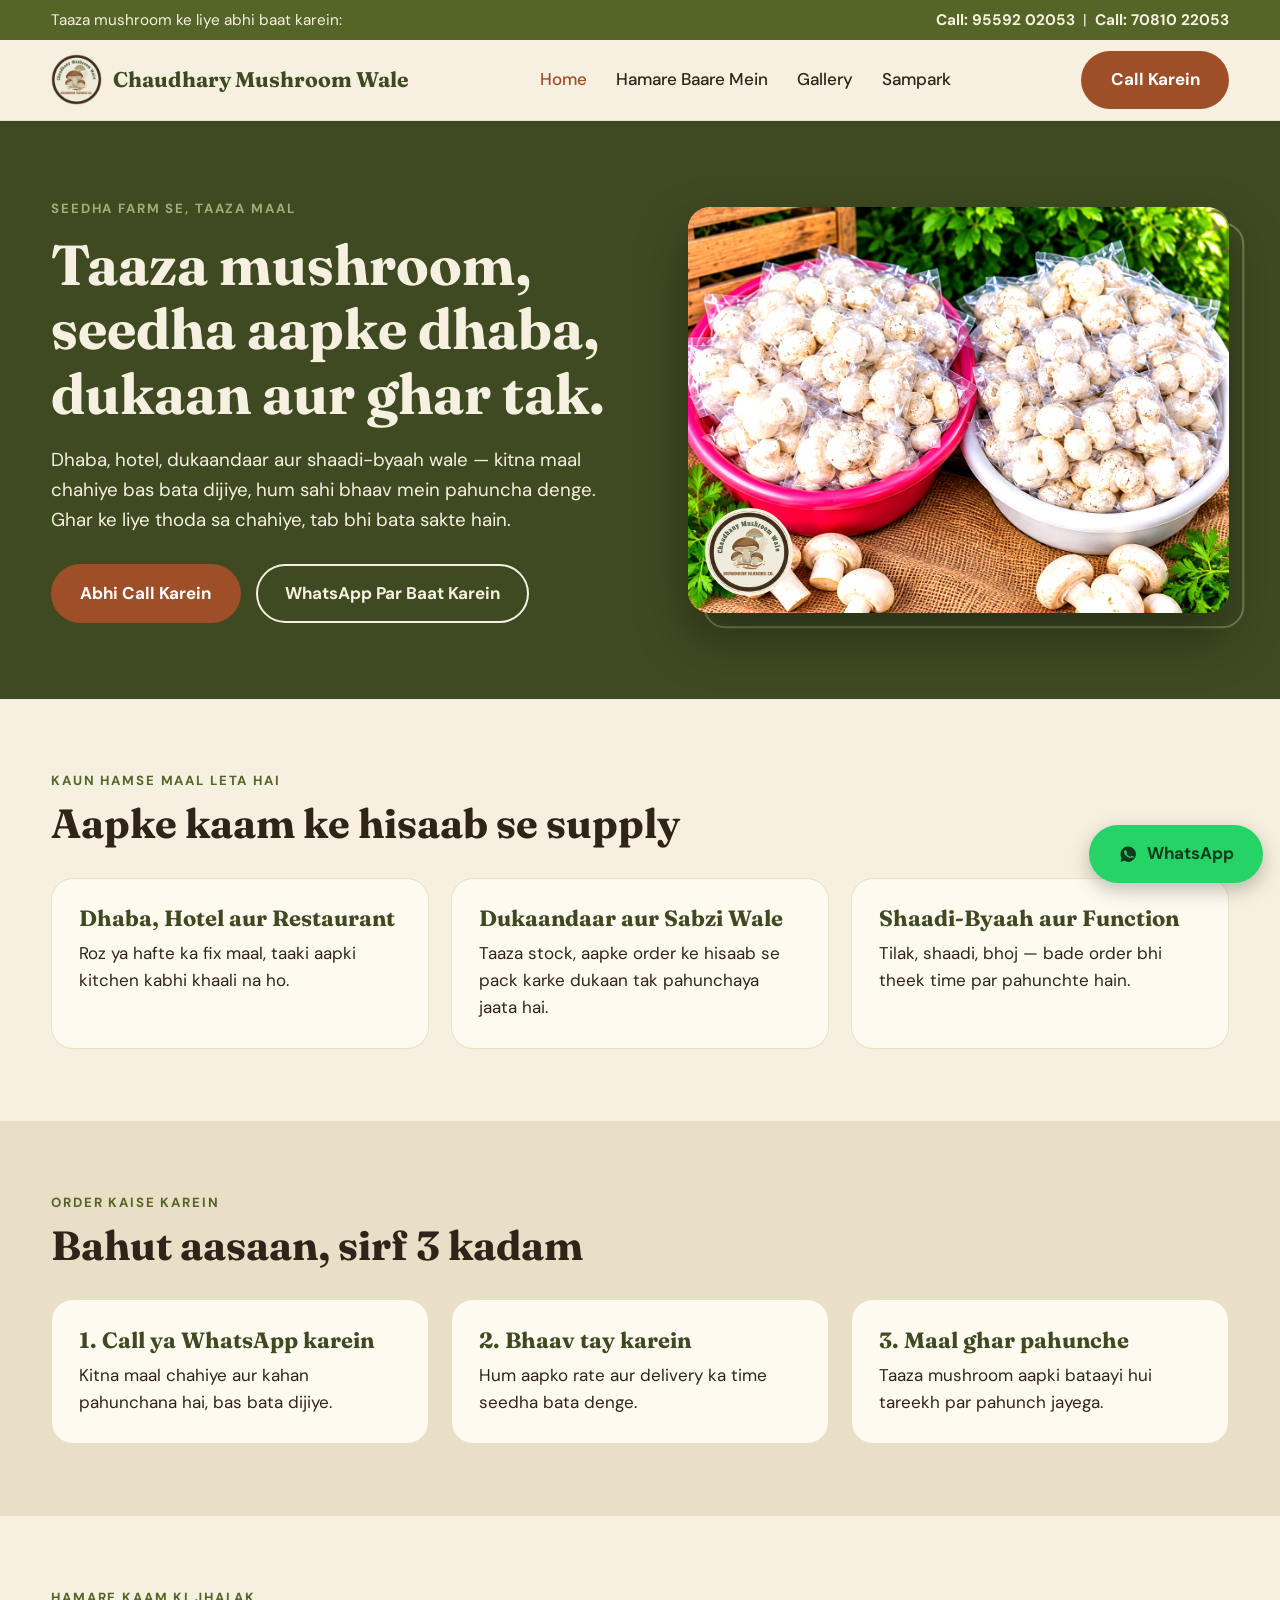
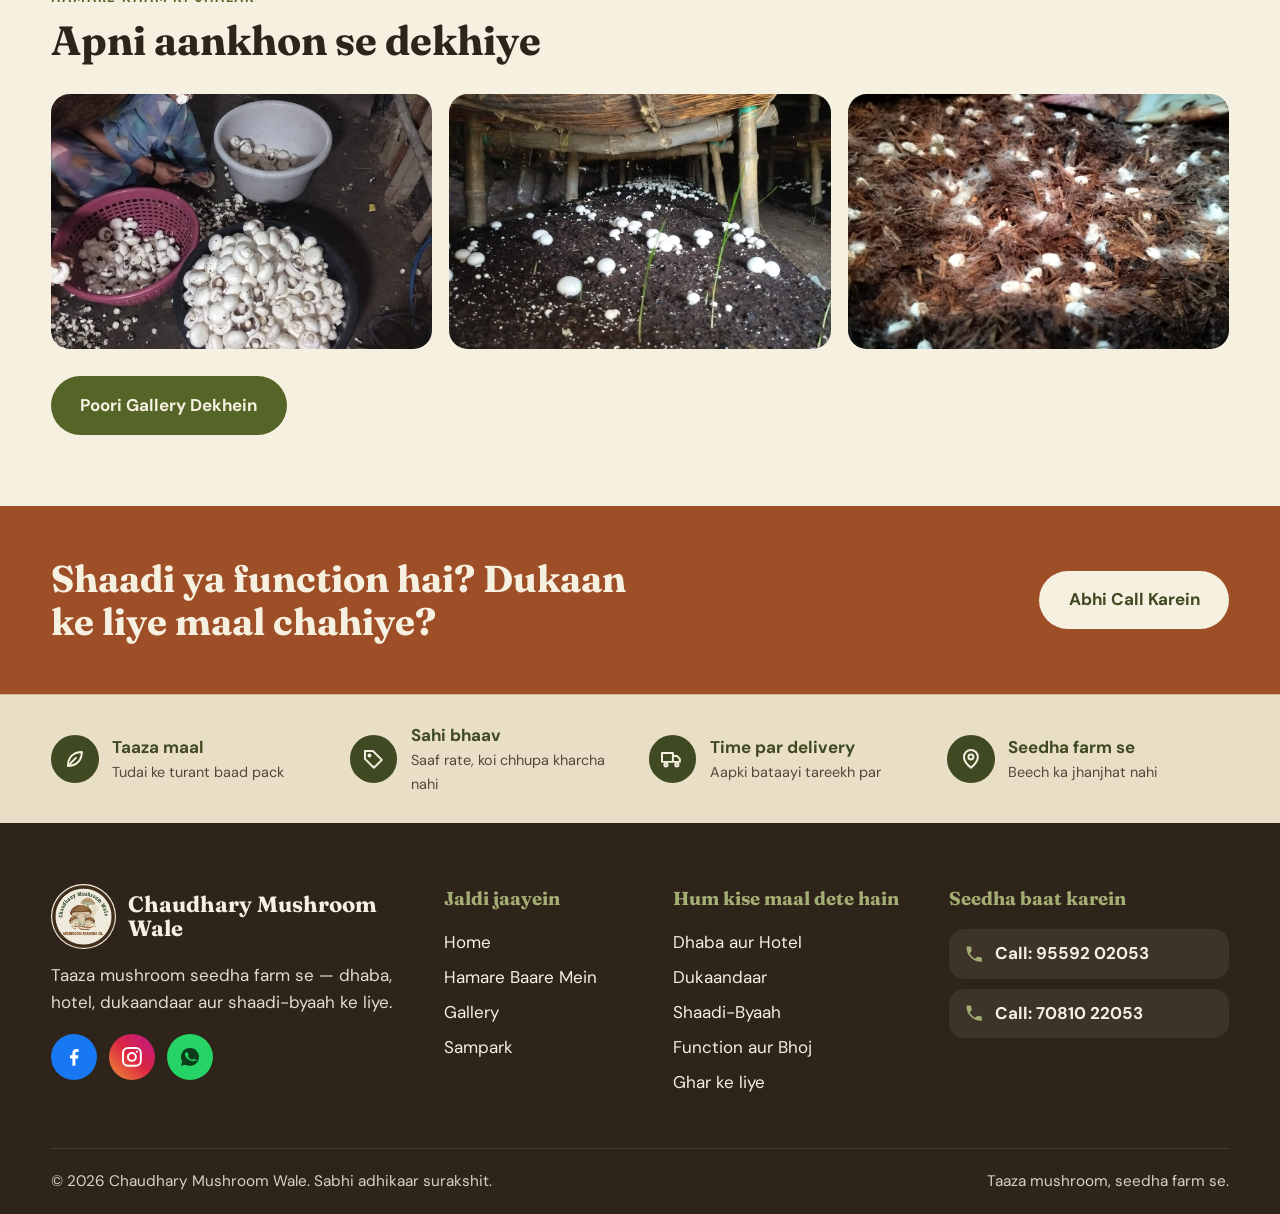
==== commit 40a695bd: "New home hero image" ====
--- a/index.html
+++ b/index.html
@@ -19,7 +19,7 @@
 <h1>Taaza mushroom, seedha aapke dhaba, dukaan aur ghar tak.</h1>
 <p class="lead">Dhaba, hotel, dukaandaar aur shaadi-byaah wale &mdash; kitna maal chahiye bas bata dijiye, hum sahi bhaav mein pahuncha denge. Ghar ke liye thoda sa chahiye, tab bhi bata sakte hain.</p>
 <div class="row"><a class="btn btn-clay" data-tel="phone1" href="#">Abhi Call Karein</a><a class="btn btn-line" data-wa href="#">WhatsApp Par Baat Karein</a></div></div>
-<div class="hero-art"><div class="ph"><img class="cover" src="assets/hero.jpg" alt="Taaza mushroom"><img class="badge" src="assets/logo.jpg" alt="Chaudhary Mushroom Wale"></div></div>
+<div class="hero-art"><div class="ph"><img class="cover" src="assets/home-hero.jpeg" alt="Taaza mushroom"><img class="badge" src="assets/logo.jpg" alt="Chaudhary Mushroom Wale"></div></div>
 </div></section>
 <section class="sec"><div class="wrap"><p class="eyebrow">Kaun hamse maal leta hai</p><h2>Aapke kaam ke hisaab se supply</h2>
 <div class="cards">
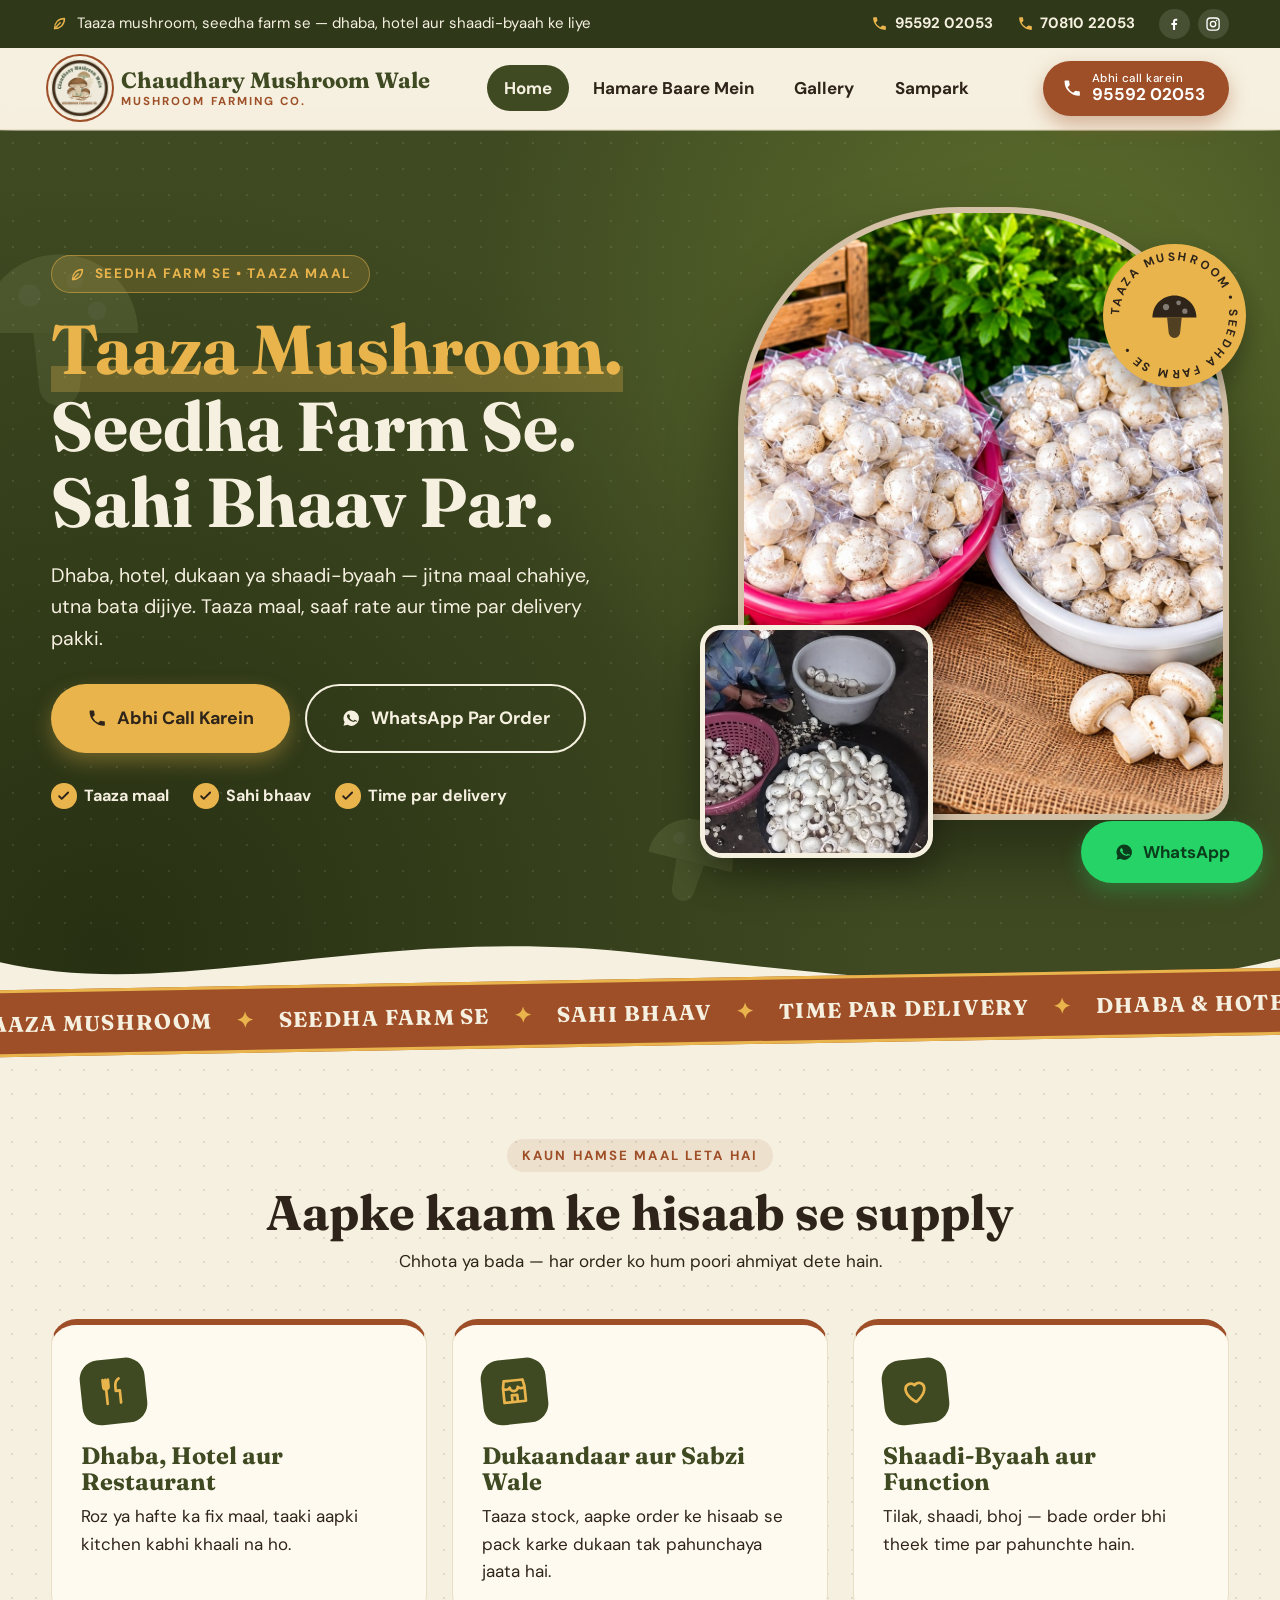
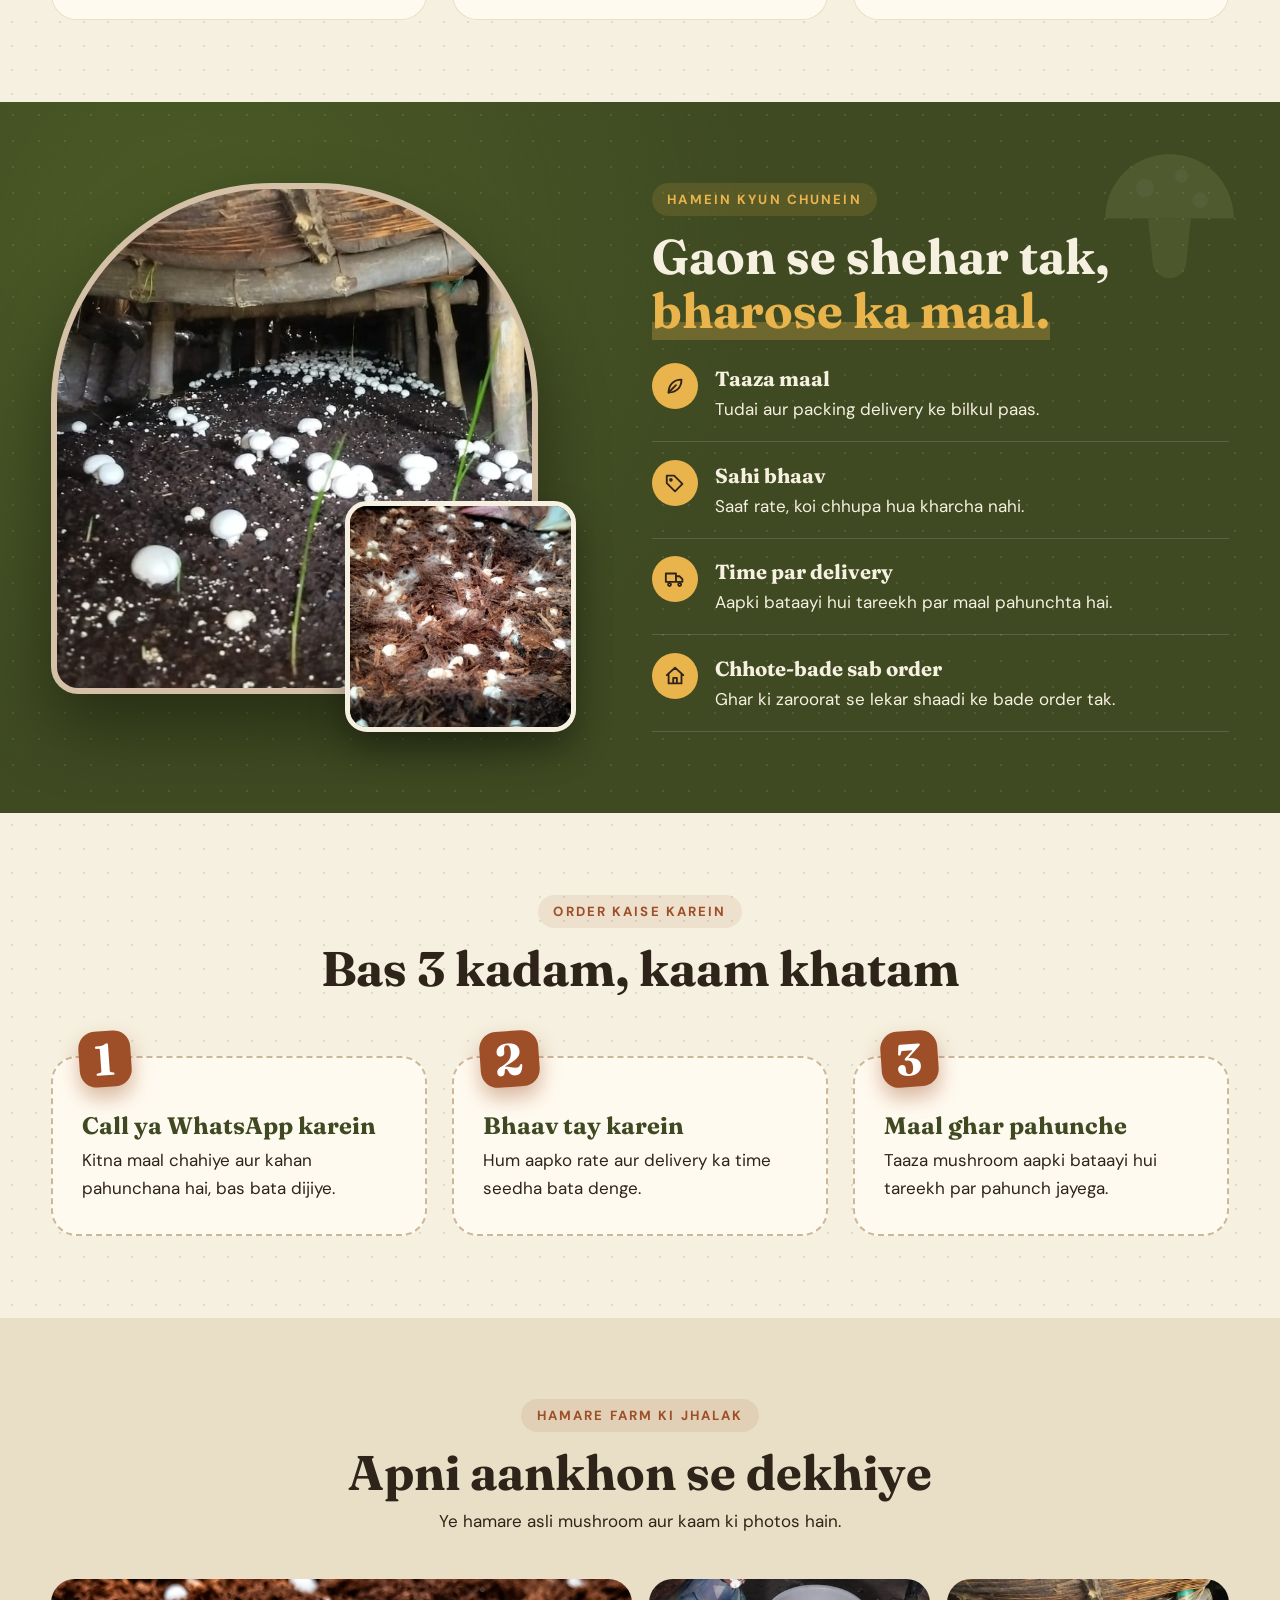
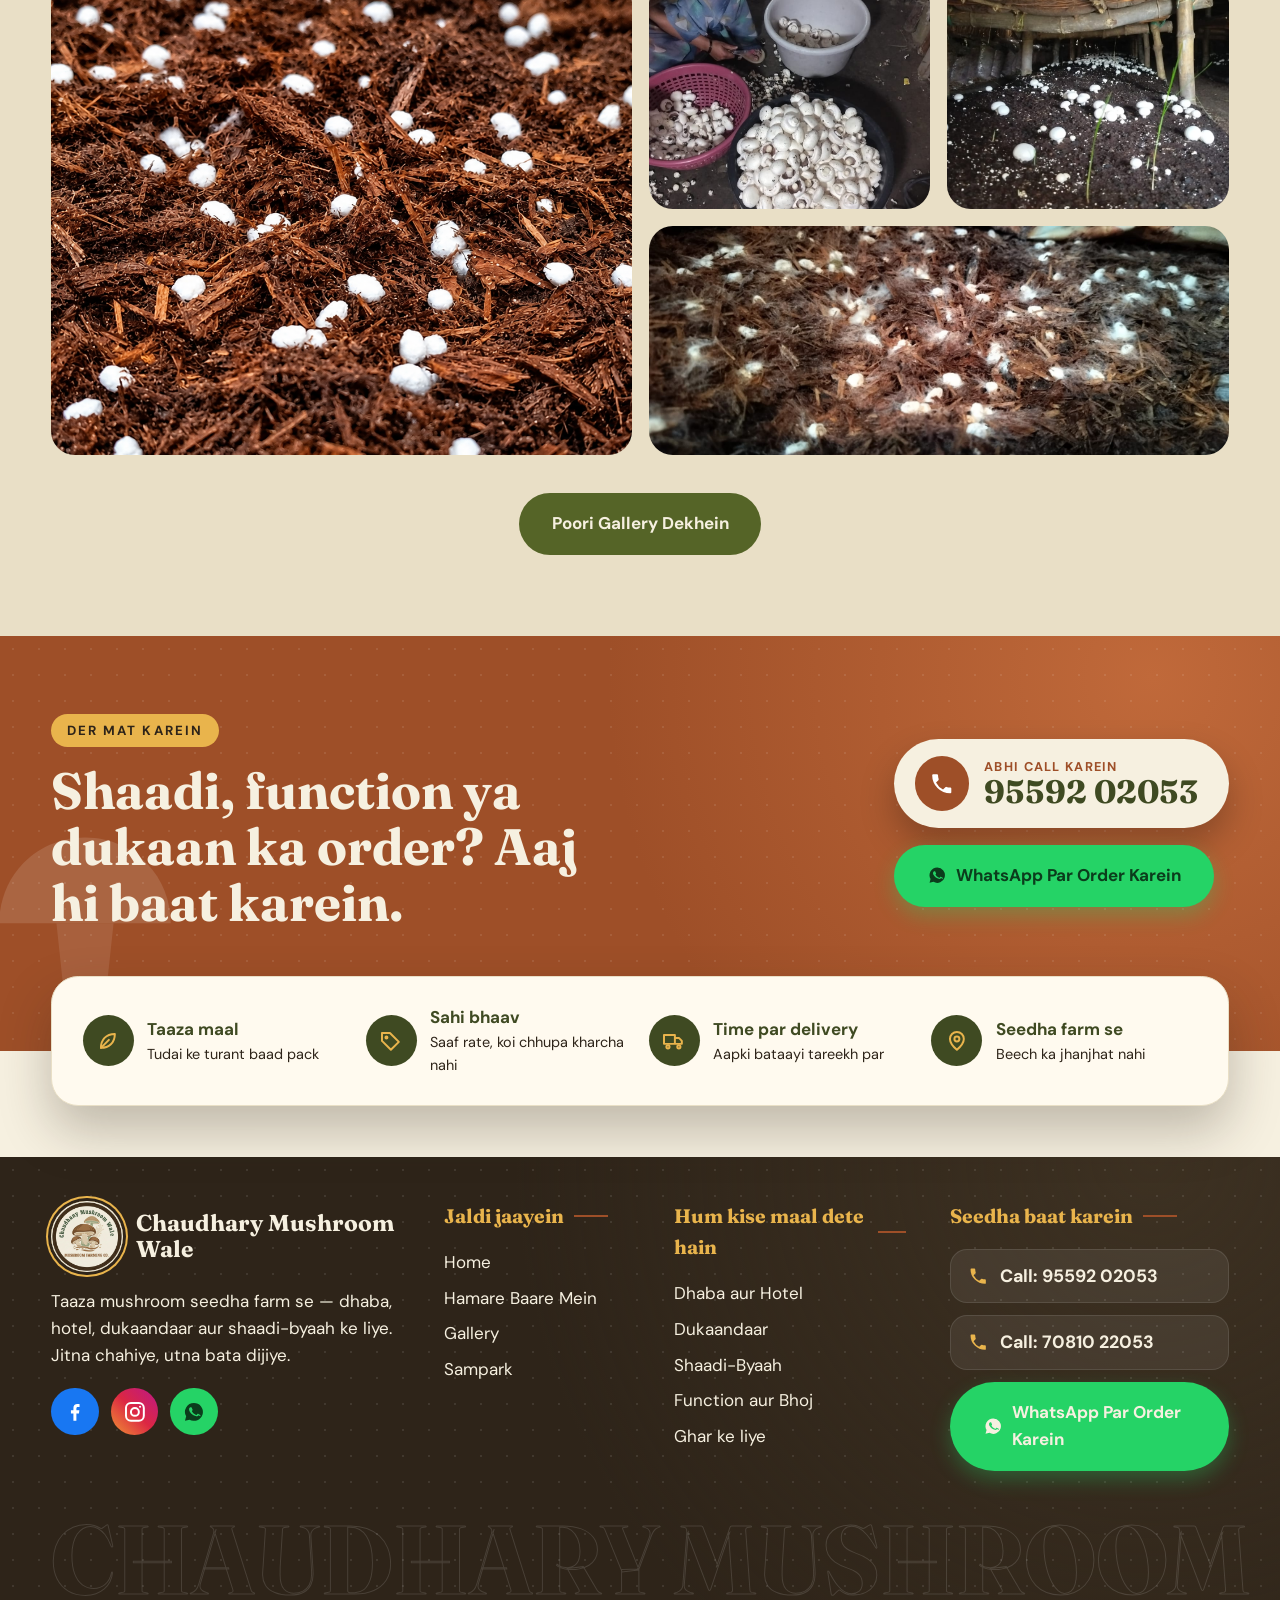
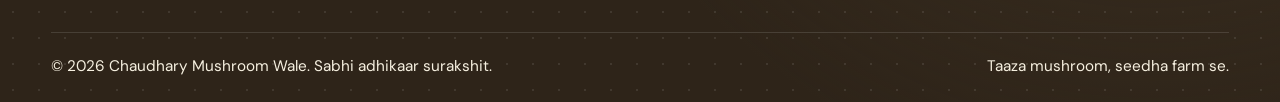
==== commit f863b95e: "Pro redesign: bold hero, graphics, new header/footer, bento gallery" ====
--- a/index.html
+++ b/index.html
@@ -6,58 +6,77 @@
 <link rel="icon" href="assets/logo.jpg">
 <link href="https://fonts.googleapis.com/css2?family=DM+Sans:wght@400;500;700&family=Fraunces:opsz,wght@9..144,600;9..144,700&display=swap" rel="stylesheet">
 <link rel="stylesheet" href="style.css">
+<script>document.documentElement.classList.add('js')</script>
 </head><body>
-<div class="topbar"><div class="wrap"><span class="tl">Taaza mushroom ke liye abhi baat karein:</span><span><a data-tel="phone1" data-show data-label="Call: " href="#">9559202053</a> &nbsp;|&nbsp; <a data-tel="phone2" data-show data-label="Call: " href="#">7081022053</a></span></div></div>
+<svg width="0" height="0" style="position:absolute" aria-hidden="true"><defs><symbol id="mush" viewBox="0 0 100 100"><path d="M8 54C8 30 27 12 50 12s42 18 42 42z" fill="currentColor"/><path d="M36 54h28l-3 28a11 11 0 0 1-22 0z" fill="currentColor" opacity=".8"/><circle cx="34" cy="34" r="6" fill="#fff" opacity=".4"/><circle cx="58" cy="26" r="4.5" fill="#fff" opacity=".4"/><circle cx="70" cy="42" r="5" fill="#fff" opacity=".4"/></symbol><symbol id="i-fb" viewBox="0 0 24 24"><path d="M13.5 21v-7.5h2.6l.4-3.1h-3V8.5c0-.9.3-1.5 1.6-1.5h1.6V4.2c-.3 0-1.2-.1-2.3-.1-2.3 0-3.9 1.4-3.9 4v2.3H8v3.1h2.5V21z"/></symbol><symbol id="i-ig" viewBox="0 0 24 24"><rect x="3" y="3" width="18" height="18" rx="5"/><circle cx="12" cy="12" r="4"/><circle cx="17.2" cy="6.8" r="1.1" fill="currentColor" stroke="none"/></symbol><symbol id="i-wa" viewBox="0 0 24 24"><path d="M12 3a9 9 0 0 0-7.8 13.5L3 21l4.6-1.2A9 9 0 1 0 12 3zm4.6 12.3c-.2.6-1.1 1.1-1.6 1.1-.4.1-.9.1-2.9-.7-2.4-1-3.9-3.4-4-3.6-.1-.2-1-1.3-1-2.5s.6-1.8.9-2c.2-.2.5-.3.7-.3h.5c.2 0 .4 0 .6.5l.8 1.9c.1.2.1.4 0 .6l-.4.6c-.1.2-.3.3-.1.6.2.3.8 1.3 1.7 2.1 1.2 1 2.1 1.3 2.4 1.5.3.1.4.1.6-.1l.8-1c.2-.3.4-.2.6-.1l1.8.9c.3.1.5.2.5.3.1.2.1.8-.1 1.4z"/></symbol><symbol id="i-ph" viewBox="0 0 24 24"><path d="M6.6 10.8a15 15 0 0 0 6.6 6.6l2.2-2.2a1 1 0 0 1 1-.25 11 11 0 0 0 3.6.6 1 1 0 0 1 1 1V20a1 1 0 0 1-1 1A17 17 0 0 1 3 4a1 1 0 0 1 1-1h3.5a1 1 0 0 1 1 1c0 1.3.2 2.5.6 3.6a1 1 0 0 1-.25 1z"/></symbol><symbol id="i-form" viewBox="0 0 24 24"><path d="M6 2h9l5 5v15H6z"/><path d="M9 13h8M9 17h8"/></symbol><symbol id="i-leaf" viewBox="0 0 24 24"><path d="M5 19c0-8 5-14 14-14 0 9-6 14-14 14z"/><path d="M5 19l8-8"/></symbol><symbol id="i-tag" viewBox="0 0 24 24"><path d="M3 12V4h8l9 9-8 8-9-9z"/><circle cx="7.5" cy="8.5" r="1"/></symbol><symbol id="i-truck" viewBox="0 0 24 24"><path d="M2 6h11v9H2zM13 9h4l3 3v3h-7z"/><circle cx="6" cy="18" r="1.6"/><circle cx="17" cy="18" r="1.6"/></symbol><symbol id="i-pin" viewBox="0 0 24 24"><path d="M12 21s7-6.2 7-11a7 7 0 1 0-14 0c0 4.8 7 11 7 11z"/><circle cx="12" cy="10" r="2.5"/></symbol><symbol id="i-check" viewBox="0 0 24 24"><path d="M5 13l4 4L19 7"/></symbol><symbol id="i-ut" viewBox="0 0 24 24"><path d="M7 3v8M5 3v5a2 2 0 0 0 4 0V3M7 11v10M17 3c-2 1-3 3-3 6v3h3v9"/></symbol><symbol id="i-shop" viewBox="0 0 24 24"><path d="M4 9l1-5h14l1 5M4 9v11h16V9M4 9a3 3 0 0 0 5 0 3 3 0 0 0 6 0 3 3 0 0 0 5 0M10 20v-5h4v5"/></symbol><symbol id="i-heart" viewBox="0 0 24 24"><path d="M12 20s-7-4.4-7-10a4 4 0 0 1 7-2.5A4 4 0 0 1 19 10c0 5.6-7 10-7 10z"/></symbol><symbol id="i-home" viewBox="0 0 24 24"><path d="M3 11l9-8 9 8M5 10v10h14V10M10 20v-6h4v6"/></symbol></defs></svg>
+<div class="topbar"><div class="wrap"><span class="tl"><svg class="s" aria-hidden="true"><use href="#i-leaf"/></svg>Taaza mushroom, seedha farm se &mdash; dhaba, hotel aur shaadi-byaah ke liye</span>
+<span class="tr2"><a data-tel="phone1" data-show href="#"><svg class="f" aria-hidden="true"><use href="#i-ph"/></svg><span>9559202053</span></a><a data-tel="phone2" data-show href="#"><svg class="f" aria-hidden="true"><use href="#i-ph"/></svg><span>7081022053</span></a><span class="mini"><a data-fb href="#" aria-label="Facebook"><svg class="f" aria-hidden="true"><use href="#i-fb"/></svg></a><a data-ig href="#" aria-label="Instagram"><svg class="s" aria-hidden="true"><use href="#i-ig"/></svg></a></span></span></div></div>
 <header class="nav"><div class="wrap nav-in">
-<a class="brand" href="index.html"><img src="assets/logo.jpg" alt="Chaudhary Mushroom Wale logo"><span>Chaudhary Mushroom Wale</span></a>
+<a class="brand" href="index.html"><img src="assets/logo.jpg" alt="Chaudhary Mushroom Wale logo"><span>Chaudhary Mushroom Wale<small>Mushroom Farming Co.</small></span></a>
 <nav class="links"><a href="index.html">Home</a><a href="about.html">Hamare Baare Mein</a><a href="gallery.html">Gallery</a><a href="contact.html">Sampark</a></nav>
-<a class="btn btn-clay nav-cta" data-tel="phone1" href="#">Call Karein</a>
+<a class="btn btn-clay nav-cta pulse" data-tel="phone1" href="#"><svg class="f" aria-hidden="true"><use href="#i-ph"/></svg><span><small>Abhi call karein</small><b data-num="phone1">95592 02053</b></span></a>
 <button class="burger" aria-label="Menu" aria-expanded="false"><span></span><span></span><span></span></button>
 </div></header>
-<section class="hero"><div class="wrap hero-grid">
-<div><p class="eyebrow">Seedha farm se, taaza maal</p>
-<h1>Taaza mushroom, seedha aapke dhaba, dukaan aur ghar tak.</h1>
-<p class="lead">Dhaba, hotel, dukaandaar aur shaadi-byaah wale &mdash; kitna maal chahiye bas bata dijiye, hum sahi bhaav mein pahuncha denge. Ghar ke liye thoda sa chahiye, tab bhi bata sakte hain.</p>
-<div class="row"><a class="btn btn-clay" data-tel="phone1" href="#">Abhi Call Karein</a><a class="btn btn-line" data-wa href="#">WhatsApp Par Baat Karein</a></div></div>
-<div class="hero-art"><div class="ph"><img class="cover" src="assets/home-hero.jpeg" alt="Taaza mushroom"><img class="badge" src="assets/logo.jpg" alt="Chaudhary Mushroom Wale"></div></div>
+<section class="hero"><svg class="dec" style="left:-2rem;top:6rem;width:11rem;height:11rem"><use href="#mush"/></svg><svg class="dec" style="right:42%;bottom:5rem;width:6rem;height:6rem;transform:rotate(14deg)"><use href="#mush"/></svg>
+<div class="wrap hero-grid">
+<div class="rv"><span class="pill"><svg class="s" aria-hidden="true"><use href="#i-leaf"/></svg>Seedha farm se &bull; Taaza maal</span>
+<h1><span class="hl">Taaza Mushroom.</span> Seedha Farm Se. Sahi Bhaav Par.</h1>
+<p class="lead">Dhaba, hotel, dukaan ya shaadi-byaah &mdash; jitna maal chahiye, utna bata dijiye. Taaza maal, saaf rate aur time par delivery pakki.</p>
+<div class="row"><a class="btn btn-gold pulse" data-tel="phone1" href="#"><svg class="f" aria-hidden="true"><use href="#i-ph"/></svg>Abhi Call Karein</a><a class="btn btn-line" data-wa href="#"><svg class="f" aria-hidden="true"><use href="#i-wa"/></svg>WhatsApp Par Order</a></div>
+<div class="checks"><span><i><svg class="s" aria-hidden="true"><use href="#i-check"/></svg></i>Taaza maal</span><span><i><svg class="s" aria-hidden="true"><use href="#i-check"/></svg></i>Sahi bhaav</span><span><i><svg class="s" aria-hidden="true"><use href="#i-check"/></svg></i>Time par delivery</span></div></div>
+<div class="art rv"><div class="art-main"><img src="assets/home-hero.jpeg" alt="Taaza mushroom"></div><div class="art-sm"><img src="assets/gallery-2.jpg" alt="Mushroom"></div><div class="spin"><svg viewBox="0 0 120 120" aria-hidden="true"><defs><path id="cp" d="M60,60 m-46,0 a46,46 0 1,1 92,0 a46,46 0 1,1 -92,0"/></defs><text font-size="10" font-weight="700" letter-spacing="2.2" fill="currentColor"><textPath href="#cp">TAAZA MUSHROOM &#8226; SEEDHA FARM SE &#8226; </textPath></text><use href="#mush" x="38" y="38" width="44" height="44"/></svg></div></div>
+</div><div class="wave"><svg viewBox="0 0 1440 80" preserveAspectRatio="none"><path d="M0 44C200 90 420 0 720 34s520 56 720 6V80H0z" fill="#F6F0E0"/></svg></div></section>
+<div class="tickw"><div class="tick"><div class="tick-in"><span>Taaza mushroom<i>&#10022;</i>Seedha farm se<i>&#10022;</i>Sahi bhaav<i>&#10022;</i>Time par delivery<i>&#10022;</i>Dhaba &amp; Hotel<i>&#10022;</i>Shaadi-Byaah<i>&#10022;</i></span><span>Taaza mushroom<i>&#10022;</i>Seedha farm se<i>&#10022;</i>Sahi bhaav<i>&#10022;</i>Time par delivery<i>&#10022;</i>Dhaba &amp; Hotel<i>&#10022;</i>Shaadi-Byaah<i>&#10022;</i></span></div></div></div>
+<section class="sec dots"><div class="wrap"><div class="sh rv"><span class="eyebrow">Kaun hamse maal leta hai</span><h2>Aapke kaam ke hisaab se supply</h2><p>Chhota ya bada &mdash; har order ko hum poori ahmiyat dete hain.</p></div>
+<div class="cards">
+<div class="card rv"><div class="ico"><svg class="s" aria-hidden="true"><use href="#i-ut"/></svg></div><h3>Dhaba, Hotel aur Restaurant</h3><p>Roz ya hafte ka fix maal, taaki aapki kitchen kabhi khaali na ho.</p></div>
+<div class="card rv"><div class="ico"><svg class="s" aria-hidden="true"><use href="#i-shop"/></svg></div><h3>Dukaandaar aur Sabzi Wale</h3><p>Taaza stock, aapke order ke hisaab se pack karke dukaan tak pahunchaya jaata hai.</p></div>
+<div class="card rv"><div class="ico"><svg class="s" aria-hidden="true"><use href="#i-heart"/></svg></div><h3>Shaadi-Byaah aur Function</h3><p>Tilak, shaadi, bhoj &mdash; bade order bhi theek time par pahunchte hain.</p></div>
+</div></div></section>
+<section class="sec dark"><svg class="dec" style="right:2rem;top:2rem"><use href="#mush"/></svg><div class="wrap why">
+<div class="art rv"><div class="art-main"><img src="assets/gallery-3.jpg" alt="Hamara farm"></div><div class="art-sm"><img src="assets/gallery-4.jpg" alt="Mushroom"></div></div>
+<div class="rv"><span class="eyebrow">Hamein kyun chunein</span><h2>Gaon se shehar tak, <span class="hl">bharose ka maal.</span></h2>
+<div class="feat"><i><svg class="s" aria-hidden="true"><use href="#i-leaf"/></svg></i><div><b>Taaza maal</b><span>Tudai aur packing delivery ke bilkul paas.</span></div></div>
+<div class="feat"><i><svg class="s" aria-hidden="true"><use href="#i-tag"/></svg></i><div><b>Sahi bhaav</b><span>Saaf rate, koi chhupa hua kharcha nahi.</span></div></div>
+<div class="feat"><i><svg class="s" aria-hidden="true"><use href="#i-truck"/></svg></i><div><b>Time par delivery</b><span>Aapki bataayi hui tareekh par maal pahunchta hai.</span></div></div>
+<div class="feat"><i><svg class="s" aria-hidden="true"><use href="#i-home"/></svg></i><div><b>Chhote-bade sab order</b><span>Ghar ki zaroorat se lekar shaadi ke bade order tak.</span></div></div>
+</div></div></section>
+<section class="sec dots"><div class="wrap"><div class="sh rv"><span class="eyebrow">Order kaise karein</span><h2>Bas 3 kadam, kaam khatam</h2></div>
+<div class="steps">
+<div class="step rv"><span class="n">1</span><h3>Call ya WhatsApp karein</h3><p>Kitna maal chahiye aur kahan pahunchana hai, bas bata dijiye.</p></div>
+<div class="step rv"><span class="n">2</span><h3>Bhaav tay karein</h3><p>Hum aapko rate aur delivery ka time seedha bata denge.</p></div>
+<div class="step rv"><span class="n">3</span><h3>Maal ghar pahunche</h3><p>Taaza mushroom aapki bataayi hui tareekh par pahunch jayega.</p></div>
+</div></div></section>
+<section class="sec alt"><div class="wrap"><div class="sh rv"><span class="eyebrow">Hamare farm ki jhalak</span><h2>Apni aankhon se dekhiye</h2><p>Ye hamare asli mushroom aur kaam ki photos hain.</p></div>
+<div class="bento rv"><a class="b1" href="gallery.html"><img src="assets/gallery-7.jpg" alt="Mushroom"></a><a class="b2" href="gallery.html"><img src="assets/gallery-2.jpg" alt="Mushroom"></a><a class="b3" href="gallery.html"><img src="assets/gallery-3.jpg" alt="Mushroom"></a><a class="b4" href="gallery.html"><img src="assets/gallery-4.jpg" alt="Mushroom"></a></div>
+<div class="more"><a class="btn btn-olive" href="gallery.html">Poori Gallery Dekhein</a></div></div></section>
+<section class="cta"><svg class="dec" style="left:-1rem;bottom:2rem;color:#fff;opacity:.12;width:12rem;height:12rem"><use href="#mush"/></svg><div class="wrap cta-in">
+<div class="rv"><span class="eyebrow">Der mat karein</span><h2>Shaadi, function ya dukaan ka order? Aaj hi baat karein.</h2></div>
+<div class="cta-r rv"><a class="bignum" data-tel="phone1" href="#"><i><svg class="f" aria-hidden="true"><use href="#i-ph"/></svg></i><span><small>Abhi call karein</small><b data-num="phone1">95592 02053</b></span></a><a class="btn btn-wa" data-wa href="#"><svg class="f" aria-hidden="true"><use href="#i-wa"/></svg>WhatsApp Par Order Karein</a></div>
 </div></section>
-<section class="sec"><div class="wrap"><p class="eyebrow">Kaun hamse maal leta hai</p><h2>Aapke kaam ke hisaab se supply</h2>
-<div class="cards">
-<div class="card"><h3>Dhaba, Hotel aur Restaurant</h3><p>Roz ya hafte ka fix maal, taaki aapki kitchen kabhi khaali na ho.</p></div>
-<div class="card"><h3>Dukaandaar aur Sabzi Wale</h3><p>Taaza stock, aapke order ke hisaab se pack karke dukaan tak pahunchaya jaata hai.</p></div>
-<div class="card"><h3>Shaadi-Byaah aur Function</h3><p>Tilak, shaadi, bhoj &mdash; bade order bhi theek time par pahunchte hain.</p></div>
-</div></div></section>
-<section class="sec alt"><div class="wrap"><p class="eyebrow">Order kaise karein</p><h2>Bahut aasaan, sirf 3 kadam</h2>
-<div class="cards">
-<div class="card"><h3>1. Call ya WhatsApp karein</h3><p>Kitna maal chahiye aur kahan pahunchana hai, bas bata dijiye.</p></div>
-<div class="card"><h3>2. Bhaav tay karein</h3><p>Hum aapko rate aur delivery ka time seedha bata denge.</p></div>
-<div class="card"><h3>3. Maal ghar pahunche</h3><p>Taaza mushroom aapki bataayi hui tareekh par pahunch jayega.</p></div>
-</div></div></section>
-<section class="sec"><div class="wrap"><p class="eyebrow">Hamare kaam ki jhalak</p><h2>Apni aankhon se dekhiye</h2>
-<div class="strip"><img src="assets/gallery-2.jpg" alt="Mushroom farm photo 2"><img src="assets/gallery-3.jpg" alt="Mushroom farm photo 3"><img src="assets/gallery-4.jpg" alt="Mushroom farm photo 4"></div>
-<a class="btn btn-olive" href="gallery.html">Poori Gallery Dekhein</a></div></section>
-<section class="cta"><div class="wrap"><h2>Shaadi ya function hai? Dukaan ke liye maal chahiye?</h2><a class="btn btn-cream" data-tel="phone1" href="#">Abhi Call Karein</a></div></section>
-<section class="trust"><div class="wrap">
-<div class="tr"><i><svg viewBox="0 0 24 24" fill="none" stroke="currentColor" stroke-width="2" stroke-linecap="round" stroke-linejoin="round"><path d="M5 19c0-8 5-14 14-14 0 9-6 14-14 14z"/><path d="M5 19l8-8"/></svg></i><div>Taaza maal<small>Tudai ke turant baad pack</small></div></div>
-<div class="tr"><i><svg viewBox="0 0 24 24" fill="none" stroke="currentColor" stroke-width="2" stroke-linecap="round" stroke-linejoin="round"><path d="M3 12V4h8l9 9-8 8-9-9z"/><circle cx="7.5" cy="8.5" r="1"/></svg></i><div>Sahi bhaav<small>Saaf rate, koi chhupa kharcha nahi</small></div></div>
-<div class="tr"><i><svg viewBox="0 0 24 24" fill="none" stroke="currentColor" stroke-width="2" stroke-linecap="round" stroke-linejoin="round"><path d="M2 6h11v9H2zM13 9h4l3 3v3h-7z"/><circle cx="6" cy="18" r="1.6"/><circle cx="17" cy="18" r="1.6"/></svg></i><div>Time par delivery<small>Aapki bataayi tareekh par</small></div></div>
-<div class="tr"><i><svg viewBox="0 0 24 24" fill="none" stroke="currentColor" stroke-width="2" stroke-linecap="round" stroke-linejoin="round"><path d="M12 21s7-6.2 7-11a7 7 0 1 0-14 0c0 4.8 7 11 7 11z"/><circle cx="12" cy="10" r="2.5"/></svg></i><div>Seedha farm se<small>Beech ka jhanjhat nahi</small></div></div>
-</div></section>
-<a class="btn btn-wa fab" data-wa href="#"><svg viewBox="0 0 24 24" fill="currentColor" aria-hidden="true"><path d="M12 3a9 9 0 0 0-7.8 13.5L3 21l4.6-1.2A9 9 0 1 0 12 3zm4.6 12.3c-.2.6-1.1 1.1-1.6 1.1-.4.1-.9.1-2.9-.7-2.4-1-3.9-3.4-4-3.6-.1-.2-1-1.3-1-2.5s.6-1.8.9-2c.2-.2.5-.3.7-.3h.5c.2 0 .4 0 .6.5l.8 1.9c.1.2.1.4 0 .6l-.4.6c-.1.2-.3.3-.1.6.2.3.8 1.3 1.7 2.1 1.2 1 2.1 1.3 2.4 1.5.3.1.4.1.6-.1l.8-1c.2-.3.4-.2.6-.1l1.8.9c.3.1.5.2.5.3.1.2.1.8-.1 1.4z"/></svg>WhatsApp</a>
-<footer class="foot"><div class="wrap">
+<div class="wrap trust rv"><div class="box">
+<div class="tr"><i><svg class="s" aria-hidden="true"><use href="#i-leaf"/></svg></i><div>Taaza maal<small>Tudai ke turant baad pack</small></div></div>
+<div class="tr"><i><svg class="s" aria-hidden="true"><use href="#i-tag"/></svg></i><div>Sahi bhaav<small>Saaf rate, koi chhupa kharcha nahi</small></div></div>
+<div class="tr"><i><svg class="s" aria-hidden="true"><use href="#i-truck"/></svg></i><div>Time par delivery<small>Aapki bataayi tareekh par</small></div></div>
+<div class="tr"><i><svg class="s" aria-hidden="true"><use href="#i-pin"/></svg></i><div>Seedha farm se<small>Beech ka jhanjhat nahi</small></div></div>
+</div></div>
+<a class="btn btn-wa fab" data-wa href="#"><svg class="f" aria-hidden="true"><use href="#i-wa"/></svg>WhatsApp</a>
+<footer class="foot"><div class="wrap" style="padding-top:2.6rem">
 <div class="fgrid">
 <div class="fcol-brand"><div class="fbrand"><img src="assets/logo.jpg" alt="Logo"><b>Chaudhary Mushroom Wale</b></div>
-<p>Taaza mushroom seedha farm se &mdash; dhaba, hotel, dukaandaar aur shaadi-byaah ke liye.</p>
-<div class="soc"><a class="fb" data-fb href="#" aria-label="Facebook"><svg viewBox="0 0 24 24" fill="currentColor" aria-hidden="true"><path d="M13.5 21v-7.5h2.6l.4-3.1h-3V8.5c0-.9.3-1.5 1.6-1.5h1.6V4.2c-.3 0-1.2-.1-2.3-.1-2.3 0-3.9 1.4-3.9 4v2.3H8v3.1h2.5V21z"/></svg></a><a class="ig" data-ig href="#" aria-label="Instagram"><svg viewBox="0 0 24 24" fill="none" stroke="currentColor" stroke-width="2" aria-hidden="true"><rect x="3" y="3" width="18" height="18" rx="5"/><circle cx="12" cy="12" r="4"/><circle cx="17.2" cy="6.8" r="1.1" fill="currentColor" stroke="none"/></svg></a><a class="wa" data-wa href="#" aria-label="WhatsApp"><svg viewBox="0 0 24 24" fill="currentColor" aria-hidden="true"><path d="M12 3a9 9 0 0 0-7.8 13.5L3 21l4.6-1.2A9 9 0 1 0 12 3zm4.6 12.3c-.2.6-1.1 1.1-1.6 1.1-.4.1-.9.1-2.9-.7-2.4-1-3.9-3.4-4-3.6-.1-.2-1-1.3-1-2.5s.6-1.8.9-2c.2-.2.5-.3.7-.3h.5c.2 0 .4 0 .6.5l.8 1.9c.1.2.1.4 0 .6l-.4.6c-.1.2-.3.3-.1.6.2.3.8 1.3 1.7 2.1 1.2 1 2.1 1.3 2.4 1.5.3.1.4.1.6-.1l.8-1c.2-.3.4-.2.6-.1l1.8.9c.3.1.5.2.5.3.1.2.1.8-.1 1.4z"/></svg></a></div></div>
+<p>Taaza mushroom seedha farm se &mdash; dhaba, hotel, dukaandaar aur shaadi-byaah ke liye. Jitna chahiye, utna bata dijiye.</p>
+<div class="soc"><a class="fb" data-fb href="#" aria-label="Facebook"><svg class="f" aria-hidden="true"><use href="#i-fb"/></svg></a><a class="ig" data-ig href="#" aria-label="Instagram"><svg class="s" aria-hidden="true"><use href="#i-ig"/></svg></a><a class="wa" data-wa href="#" aria-label="WhatsApp"><svg class="f" aria-hidden="true"><use href="#i-wa"/></svg></a></div></div>
 <div><h4>Jaldi jaayein</h4><ul class="flinks"><li><a href="index.html">Home</a></li><li><a href="about.html">Hamare Baare Mein</a></li><li><a href="gallery.html">Gallery</a></li><li><a href="contact.html">Sampark</a></li></ul></div>
 <div><h4>Hum kise maal dete hain</h4><ul class="fsup"><li>Dhaba aur Hotel</li><li>Dukaandaar</li><li>Shaadi-Byaah</li><li>Function aur Bhoj</li><li>Ghar ke liye</li></ul></div>
 <div><h4>Seedha baat karein</h4>
-<a class="fphone" data-tel="phone1" data-show data-label="Call: " href="#"><svg viewBox="0 0 24 24" fill="currentColor" aria-hidden="true"><path d="M6.6 10.8a15 15 0 0 0 6.6 6.6l2.2-2.2a1 1 0 0 1 1-.25 11 11 0 0 0 3.6.6 1 1 0 0 1 1 1V20a1 1 0 0 1-1 1A17 17 0 0 1 3 4a1 1 0 0 1 1-1h3.5a1 1 0 0 1 1 1c0 1.3.2 2.5.6 3.6a1 1 0 0 1-.25 1z"/></svg><span>9559202053</span></a>
-<a class="fphone" data-tel="phone2" data-show data-label="Call: " href="#"><svg viewBox="0 0 24 24" fill="currentColor" aria-hidden="true"><path d="M6.6 10.8a15 15 0 0 0 6.6 6.6l2.2-2.2a1 1 0 0 1 1-.25 11 11 0 0 0 3.6.6 1 1 0 0 1 1 1V20a1 1 0 0 1-1 1A17 17 0 0 1 3 4a1 1 0 0 1 1-1h3.5a1 1 0 0 1 1 1c0 1.3.2 2.5.6 3.6a1 1 0 0 1-.25 1z"/></svg><span>7081022053</span></a>
-<p data-opt="address">Pata: <span data-c="address"></span></p><p data-opt="hours">Samay: <span data-c="hours"></span></p></div>
+<a class="fphone" data-tel="phone1" data-show data-label="Call: " href="#"><svg class="f" aria-hidden="true"><use href="#i-ph"/></svg><span>9559202053</span></a>
+<a class="fphone" data-tel="phone2" data-show data-label="Call: " href="#"><svg class="f" aria-hidden="true"><use href="#i-ph"/></svg><span>7081022053</span></a>
+<a class="btn btn-wa fwa" data-wa href="#"><svg class="f" aria-hidden="true"><use href="#i-wa"/></svg>WhatsApp Par Order Karein</a>
+<p data-opt="address" style="margin-top:.8rem">Pata: <span data-c="address"></span></p><p data-opt="hours">Samay: <span data-c="hours"></span></p></div>
 </div>
-<div class="fbot fbot"><span>&copy; <span data-year>2026</span> Chaudhary Mushroom Wale. Sabhi adhikaar surakshit.</span><span>Taaza mushroom, seedha farm se.</span></div>
+<div class="fmark" aria-hidden="true">CHAUDHARY MUSHROOM</div>
+<div class="fbot"><span>&copy; <span data-year>2026</span> Chaudhary Mushroom Wale. Sabhi adhikaar surakshit.</span><span>Taaza mushroom, seedha farm se.</span></div>
 </div></footer>
-<nav class="mbar"><a data-tel="phone1" href="#"><svg viewBox="0 0 24 24" fill="currentColor" aria-hidden="true"><path d="M6.6 10.8a15 15 0 0 0 6.6 6.6l2.2-2.2a1 1 0 0 1 1-.25 11 11 0 0 0 3.6.6 1 1 0 0 1 1 1V20a1 1 0 0 1-1 1A17 17 0 0 1 3 4a1 1 0 0 1 1-1h3.5a1 1 0 0 1 1 1c0 1.3.2 2.5.6 3.6a1 1 0 0 1-.25 1z"/></svg>Call</a><a class="m-wa" data-wa href="#"><svg viewBox="0 0 24 24" fill="currentColor" aria-hidden="true"><path d="M12 3a9 9 0 0 0-7.8 13.5L3 21l4.6-1.2A9 9 0 1 0 12 3zm4.6 12.3c-.2.6-1.1 1.1-1.6 1.1-.4.1-.9.1-2.9-.7-2.4-1-3.9-3.4-4-3.6-.1-.2-1-1.3-1-2.5s.6-1.8.9-2c.2-.2.5-.3.7-.3h.5c.2 0 .4 0 .6.5l.8 1.9c.1.2.1.4 0 .6l-.4.6c-.1.2-.3.3-.1.6.2.3.8 1.3 1.7 2.1 1.2 1 2.1 1.3 2.4 1.5.3.1.4.1.6-.1l.8-1c.2-.3.4-.2.6-.1l1.8.9c.3.1.5.2.5.3.1.2.1.8-.1 1.4z"/></svg>WhatsApp</a><a href="contact.html"><svg viewBox="0 0 24 24" fill="none" stroke="currentColor" stroke-width="2" stroke-linejoin="round" aria-hidden="true"><path d="M6 2h9l5 5v15H6z"/><path d="M9 13h8M9 17h8"/></svg>Order</a></nav>
+<nav class="mbar"><a data-tel="phone1" href="#"><svg class="f" aria-hidden="true"><use href="#i-ph"/></svg>Call</a><a class="m-wa" data-wa href="#"><svg class="f" aria-hidden="true"><use href="#i-wa"/></svg>WhatsApp</a><a href="contact.html"><svg class="s" aria-hidden="true"><use href="#i-form"/></svg>Order</a></nav>
 <script src="config.js"></script><script src="script.js"></script>
 </body></html>
--- a/style.css
+++ b/style.css
@@ -1,147 +1 @@
-:root{--deep:#3F4A22;--olive:#556427;--moss:#A3AE74;--cream:#F6F0E0;--oat:#E9DFC6;--taupe:#CDB79A;--bark:#2E2419;--clay:#9E4F28;--card:#FFFAEF}
-*{box-sizing:border-box;margin:0}
-html{font-size:17px;scroll-behavior:smooth}
-@media(min-width:1500px){html{font-size:19px}}
-@media(min-width:1800px){html{font-size:20px}}
-body{font-family:'DM Sans',sans-serif;background:var(--cream);color:var(--bark);line-height:1.6;overflow-x:hidden}
-h1,h2,h3{font-family:'Fraunces',serif;line-height:1.15}
-img{max-width:100%}
-.wrap{width:min(80rem,100% - 2*clamp(1.25rem,4vw,4rem));margin:0 auto}
-.topbar{background:var(--olive);color:var(--cream);font-size:.9rem;padding:.45rem 0}
-.topbar .wrap{display:flex;justify-content:space-between;gap:.75rem;flex-wrap:wrap}
-.topbar a{color:var(--cream);text-decoration:none;font-weight:700}
-.nav{background:var(--cream);border-bottom:1px solid var(--oat);position:sticky;top:0;z-index:30}
-.nav-in{display:flex;align-items:center;justify-content:space-between;gap:1rem;padding:.65rem 0}
-.brand{display:flex;align-items:center;gap:.65rem;text-decoration:none;color:var(--deep);font-family:'Fraunces',serif;font-weight:700;font-size:1.25rem;line-height:1.1}
-.brand img{width:3rem;height:3rem;border-radius:50%;object-fit:cover;flex:none}
-.links{display:flex;gap:1.7rem}
-.links a{color:var(--bark);text-decoration:none;font-weight:500}
-.links a:hover,.links a[aria-current]{color:var(--clay)}
-.burger{display:none;width:2.8rem;height:2.8rem;border:0;border-radius:.8rem;background:var(--oat);cursor:pointer;flex-direction:column;align-items:center;justify-content:center;gap:.28rem}
-.burger span{display:block;width:1.3rem;height:2px;background:var(--deep);border-radius:2px;transition:.2s}
-.nav.open .burger span:nth-child(1){transform:translateY(.4rem) rotate(45deg)}
-.nav.open .burger span:nth-child(2){opacity:0}
-.nav.open .burger span:nth-child(3){transform:translateY(-.4rem) rotate(-45deg)}
-.btn{display:inline-flex;align-items:center;justify-content:center;gap:.5rem;padding:.8rem 1.6rem;border-radius:999px;font-family:inherit;font-size:1rem;font-weight:700;text-decoration:none;border:2px solid transparent;cursor:pointer;transition:transform .15s}
-.btn:hover{transform:translateY(-2px)}
-.btn svg{width:1.2rem;height:1.2rem;flex:none}
-.btn-clay{background:var(--clay);color:#fff}
-.btn-line{border-color:var(--cream);color:var(--cream)}
-.btn-cream{background:var(--cream);color:var(--deep)}
-.btn-olive{background:var(--olive);color:var(--cream)}
-.btn-wa{background:#25D366;color:#0b3d1c}
-.btn-fb{background:#1877F2;color:#fff}
-.btn-ig{background:linear-gradient(45deg,#f09433,#dc2743,#bc1888);color:#fff}
-.hero{background:var(--deep);color:var(--cream);padding:4.5rem 0;overflow:hidden}
-.hero-grid{display:grid;grid-template-columns:1.05fr 1fr;gap:4rem;align-items:center}
-.hero h1{font-size:clamp(2.1rem,4.4vw,3.7rem);margin:.8rem 0 1.1rem}
-.page-hero{background:var(--deep);color:var(--cream);padding:3.5rem 0}
-.page-hero h1{font-size:clamp(2rem,4vw,3.2rem);margin:.6rem 0 .9rem;max-width:46rem}
-.lead{font-size:1.1rem;max-width:34rem;margin-bottom:1.7rem}
-.eyebrow{font-size:.78rem;letter-spacing:.14em;text-transform:uppercase;font-weight:700;color:var(--moss)}
-.sec .eyebrow{color:var(--olive)}
-.row{display:flex;gap:.9rem;flex-wrap:wrap}
-.ph{background:var(--taupe);border-radius:1.3rem;min-height:18rem;position:relative;overflow:hidden}
-.ph>img.cover{position:absolute;inset:0;width:100%;height:100%;object-fit:cover}
-.hero-art{position:relative}
-.hero-art::before{content:"";position:absolute;inset:0;transform:translate(.9rem,.9rem);border:2px solid var(--moss);border-radius:1.3rem;opacity:.55}
-.hero-art .ph{aspect-ratio:4/3;min-height:0;box-shadow:0 1.4rem 3rem rgba(0,0,0,.35)}
-.hero-art .ph>img.cover{filter:brightness(1.1) contrast(1.05) saturate(1.1)}
-.badge{position:absolute;left:1rem;bottom:1rem;width:5.2rem;height:5.2rem;border-radius:50%;border:3px solid var(--cream);background:var(--cream);object-fit:cover}
-.sec{padding:4.2rem 0}
-.alt{background:var(--oat)}
-.sec h2{font-size:clamp(1.7rem,3.2vw,2.4rem);margin:.5rem 0 .4rem}
-.cards{display:grid;grid-template-columns:repeat(3,1fr);gap:1.3rem;margin-top:1.8rem}
-.card{background:var(--card);border:1px solid var(--oat);border-radius:1.3rem;padding:1.6rem}
-.card h3{color:var(--deep);font-size:1.3rem;margin-bottom:.5rem}
-.strip{display:grid;grid-template-columns:repeat(3,1fr);gap:1rem;margin:1.8rem 0 1.6rem}
-.strip img{width:100%;height:15rem;object-fit:cover;border-radius:1.1rem;display:block}
-.cta{background:var(--clay);color:var(--cream);padding:3rem 0}
-.cta .wrap{display:flex;justify-content:space-between;align-items:center;gap:1.5rem;flex-wrap:wrap}
-.cta h2{font-size:clamp(1.5rem,3vw,2.2rem);max-width:36rem}
-.split{display:grid;grid-template-columns:1fr 1fr;gap:3rem;align-items:center}
-.duo{display:grid;grid-template-columns:repeat(2,minmax(0,22rem));gap:1rem;justify-content:center;margin-top:1.7rem}
-.duo img{width:100%;height:22rem;object-fit:cover;border-radius:1.1rem}
-.mas{column-count:3;column-gap:1rem;margin-top:.4rem}
-.mas img{width:100%;display:block;margin-bottom:1rem;border-radius:1.1rem;break-inside:avoid;cursor:zoom-in}
-.contact{display:grid;grid-template-columns:1.1fr 1fr;gap:1.5rem;align-items:start}
-.contact .card h2{color:var(--deep);font-size:1.6rem;margin:0 0 .9rem}
-.stack{display:flex;flex-direction:column;gap:.8rem;align-items:flex-start;margin-top:.9rem}
-label{font-weight:700;font-size:.9rem}
-input,select,textarea{width:100%;padding:.8rem 1rem;border:1px solid var(--taupe);border-radius:.9rem;background:var(--card);font:inherit;margin:.4rem 0 1rem;color:var(--bark)}
-.trust{background:var(--oat);border-top:1px solid var(--taupe)}
-.trust .wrap{display:grid;grid-template-columns:repeat(4,1fr);gap:1rem;padding:1.6rem 0}
-.tr{display:flex;align-items:center;gap:.8rem;font-weight:700;color:var(--deep)}
-.tr small{display:block;font-weight:400;color:var(--bark);opacity:.8;font-size:.85rem}
-.tr i{flex:none;width:2.8rem;height:2.8rem;border-radius:50%;background:var(--deep);color:var(--cream);display:grid;place-items:center}
-.tr svg{width:1.4rem;height:1.4rem}
-.foot{background:var(--bark);color:var(--cream);padding:3.6rem 0 0;border-radius:0}
-.fgrid{display:grid;grid-template-columns:1.5fr .8fr 1fr 1.2fr;gap:2.5rem}
-.foot h4{font-family:'Fraunces',serif;font-size:1.1rem;margin-bottom:.9rem;color:var(--moss)}
-.fbrand{display:flex;align-items:center;gap:.7rem;margin-bottom:.8rem}
-.fbrand img{width:3.8rem;height:3.8rem;border-radius:50%;object-fit:cover}
-.fbrand b{font-family:'Fraunces',serif;font-size:1.3rem;line-height:1.1}
-.foot p{opacity:.9}
-.foot ul{list-style:none;padding:0}
-.foot li{margin:.45rem 0}
-.foot a{color:var(--cream);text-decoration:none}
-.foot li a:hover{color:var(--moss)}
-.fphone{display:flex;align-items:center;gap:.6rem;background:rgba(255,255,255,.07);border-radius:.9rem;padding:.65rem .9rem;margin-bottom:.6rem;font-weight:700}
-.fphone svg{width:1.2rem;height:1.2rem;color:var(--moss);flex:none}
-.soc{display:flex;gap:.7rem;margin-top:1rem}
-.soc a{width:2.7rem;height:2.7rem;border-radius:50%;display:grid;place-items:center;color:#fff}
-.soc svg{width:1.4rem;height:1.4rem}
-.soc .fb{background:#1877F2}.soc .ig{background:linear-gradient(45deg,#f09433,#dc2743,#bc1888)}.soc .wa{background:#25D366;color:#0b3d1c}
-.fbot{margin-top:2.6rem;border-top:1px solid rgba(255,255,255,.12);padding:1.2rem 0;display:flex;justify-content:space-between;gap:.8rem;flex-wrap:wrap;font-size:.9rem;opacity:.85}
-.fab{position:fixed;right:1rem;bottom:1rem;z-index:20;box-shadow:0 .4rem 1.1rem rgba(0,0,0,.25)}
-.mbar{display:none}
-.lb{position:fixed;inset:0;background:rgba(20,14,8,.88);display:none;place-items:center;z-index:50;cursor:zoom-out;padding:1.2rem}
-.lb.on{display:grid}
-.lb img{max-width:100%;max-height:92vh;border-radius:.8rem}
-@media(max-width:1000px){.fgrid{grid-template-columns:1fr 1fr}.trust .wrap{grid-template-columns:1fr 1fr}}
-@media(max-width:860px){
-.hero{padding:2.4rem 0 3rem}
-.hero-grid,.split,.contact,.cards{grid-template-columns:1fr}
-.hero-grid{gap:2rem}
-.hero-art .ph{aspect-ratio:4/3}
-.hero-art::before{transform:translate(.5rem,.5rem)}
-.nav-in{padding:.5rem 0}
-.brand{font-size:1.05rem}.brand img{width:2.6rem;height:2.6rem}
-.burger{display:flex}
-.nav-cta{display:none}
-.links{display:none;position:absolute;left:0;right:0;top:100%;background:var(--cream);flex-direction:column;gap:0;padding:.4rem 1.25rem 1rem;border-bottom:1px solid var(--oat);box-shadow:0 1rem 1.5rem rgba(0,0,0,.12)}
-.nav.open .links{display:flex}
-.links a{padding:.95rem .2rem;border-bottom:1px solid var(--oat);font-size:1.05rem}
-.topbar .wrap{justify-content:center;text-align:center}
-.topbar .tl{display:none}
-.row .btn{flex:1 1 100%}
-.sec{padding:2.8rem 0}
-.cards{gap:1rem;margin-top:1.3rem}
-.strip{display:flex;overflow-x:auto;scroll-snap-type:x mandatory;gap:.8rem;margin-right:calc(-1 * clamp(1.25rem,4vw,4rem));padding-right:1rem;-webkit-overflow-scrolling:touch}
-.strip img{flex:0 0 78%;height:13rem;scroll-snap-align:start}
-.cta .wrap{flex-direction:column;align-items:flex-start}
-.cta .btn{width:100%}
-.mas{column-count:2;column-gap:.7rem}.mas img{margin-bottom:.7rem}
-.duo{grid-template-columns:1fr 1fr;gap:.7rem}.duo img{height:13rem}
-.stack{align-items:stretch}
-.trust .wrap{grid-template-columns:1fr 1fr;gap:.9rem .6rem;padding:1.2rem 0}
-.tr{flex-direction:column;text-align:center;gap:.4rem;font-size:.95rem}
-.tr small{display:none}
-.foot{border-radius:1.6rem 1.6rem 0 0;padding-top:2.4rem}
-.fgrid{grid-template-columns:1fr;gap:1.8rem}
-.fbrand{flex-direction:column;text-align:center}.fbrand img{width:5rem;height:5rem}
-.fcol-brand{text-align:center}
-.soc{justify-content:center}
-.foot h4{text-align:center}
-.flinks{display:grid;grid-template-columns:1fr 1fr;gap:.6rem}
-.flinks li{margin:0}.flinks a{display:block;text-align:center;background:rgba(255,255,255,.07);border-radius:.8rem;padding:.7rem .4rem}
-.fsup{display:flex;flex-wrap:wrap;gap:.5rem;justify-content:center}
-.fsup li{margin:0;background:rgba(255,255,255,.07);border-radius:999px;padding:.4rem .9rem;font-size:.92rem}
-.fbot{flex-direction:column;text-align:center;align-items:center;padding-bottom:1.4rem}
-.fab{display:none}
-.mbar{display:grid;grid-template-columns:repeat(3,1fr);position:fixed;left:0;right:0;bottom:0;z-index:40;background:var(--deep);border-top:1px solid rgba(255,255,255,.15);padding:.45rem .5rem calc(.45rem + env(safe-area-inset-bottom))}
-.mbar a{display:flex;flex-direction:column;align-items:center;gap:.15rem;color:var(--cream);text-decoration:none;font-size:.78rem;font-weight:700;padding:.3rem 0;border-radius:.7rem}
-.mbar svg{width:1.4rem;height:1.4rem}
-.mbar a.m-wa{background:#25D366;color:#0b3d1c;margin:0 .35rem}
-body{padding-bottom:4.6rem}
-}+:root{--deep:#3F4A22;--dark:#2F3819;--olive:#556427;--moss:#A3AE74;--cream:#F6F0E0;--oat:#E9DFC6;--taupe:#CDB79A;--bark:#2E2419;--clay:#9E4F28;--card:#FFFAEF;--gold:#E9B44C}*{box-sizing:border-box;margin:0}html{font-size:17px;scroll-behavior:smooth}@media(min-width:1500px){html{font-size:19px}}@media(min-width:1800px){html{font-size:20px}}body{font-family:'DM Sans',sans-serif;background:var(--cream);color:var(--bark);line-height:1.6;overflow-x:hidden}h1,h2,h3{font-family:'Fraunces',serif;line-height:1.1}img{max-width:100%}svg.s{fill:none;stroke:currentColor;stroke-width:2;stroke-linecap:round;stroke-linejoin:round}svg.f{fill:currentColor}svg.dec{position:absolute;width:9rem;height:9rem;color:var(--moss);opacity:.16;pointer-events:none}.wrap{width:min(80rem,100% - 2*clamp(1.25rem,4vw,4rem));margin:0 auto;position:relative}.dots{background-image:radial-gradient(rgba(63,74,34,.13) 1.3px,transparent 1.3px);background-size:24px 24px}.hero::before,.page-hero::before,.dark::before,.cta::before,.foot::before{content:"";position:absolute;inset:0;background-image:radial-gradient(rgba(255,255,255,.09) 1.2px,transparent 1.2px);background-size:26px 26px;pointer-events:none}.topbar{background:var(--dark);color:var(--cream);font-size:.88rem;padding:.5rem 0}.topbar .wrap{display:flex;justify-content:space-between;align-items:center;gap:.8rem;flex-wrap:wrap}.topbar svg{width:1rem;height:1rem;flex:none;color:var(--gold)}.topbar a{color:var(--cream);text-decoration:none;font-weight:700;display:inline-flex;align-items:center;gap:.4rem}.tl{display:inline-flex;align-items:center;gap:.5rem}.tr2{display:flex;align-items:center;gap:1.4rem}.mini{display:flex;gap:.5rem}.mini a{width:1.8rem;height:1.8rem;border-radius:50%;background:rgba(255,255,255,.12);justify-content:center}.mini svg{color:#fff;width:.95rem;height:.95rem}.nav{background:rgba(246,240,224,.94);backdrop-filter:blur(10px);border-bottom:1px solid var(--oat);position:sticky;top:0;z-index:30;transition:box-shadow .3s}.nav.sc{box-shadow:0 .6rem 1.6rem rgba(46,36,25,.16)}.nav-in{display:flex;align-items:center;justify-content:space-between;gap:1.2rem;padding:.7rem 0}.brand{display:flex;align-items:center;gap:.7rem;text-decoration:none;color:var(--deep);font-family:'Fraunces',serif;font-weight:700;font-size:1.3rem;line-height:1.05}.brand img{width:3.4rem;height:3.4rem;border-radius:50%;object-fit:cover;flex:none;box-shadow:0 0 0 3px var(--cream),0 0 0 5px var(--clay)}.brand small{display:block;font-family:'DM Sans',sans-serif;font-size:.68rem;letter-spacing:.18em;text-transform:uppercase;color:var(--clay);margin-top:.2rem}.links{display:flex;gap:.4rem}.links a{color:var(--bark);text-decoration:none;font-weight:700;padding:.55rem 1rem;border-radius:999px;transition:.2s}.links a:hover{background:var(--oat)}.links a[aria-current]{background:var(--deep);color:var(--cream)}.burger{display:none;width:2.9rem;height:2.9rem;border:0;border-radius:.8rem;background:var(--deep);cursor:pointer;flex-direction:column;align-items:center;justify-content:center;gap:.28rem}.burger span{display:block;width:1.3rem;height:2px;background:var(--cream);border-radius:2px;transition:.2s}.nav.open .burger span:nth-child(1){transform:translateY(.4rem) rotate(45deg)}.nav.open .burger span:nth-child(2){opacity:0}.nav.open .burger span:nth-child(3){transform:translateY(-.4rem) rotate(-45deg)}.btn{display:inline-flex;align-items:center;justify-content:center;gap:.55rem;padding:.9rem 1.8rem;border-radius:999px;font:inherit;font-weight:700;text-decoration:none;border:2px solid transparent;cursor:pointer;transition:transform .15s}.btn:hover{transform:translateY(-3px)}.btn svg{width:1.2rem;height:1.2rem;flex:none}.btn-clay{background:var(--clay);color:#fff;box-shadow:0 .5rem 1.2rem rgba(158,79,40,.4)}.btn-gold{background:var(--gold);color:var(--bark);box-shadow:0 .5rem 1.2rem rgba(233,180,76,.35)}.btn-line{border-color:var(--cream);color:var(--cream)}.btn-olive{background:var(--olive);color:var(--cream)}.btn-wa{background:#25D366;color:#0b3d1c;box-shadow:0 .5rem 1.2rem rgba(37,211,102,.3)}.btn-fb{background:#1877F2;color:#fff}.btn-ig{background:linear-gradient(45deg,#f09433,#dc2743,#bc1888);color:#fff}.nav-cta{padding:.55rem 1.3rem .55rem 1rem;text-align:left}.nav-cta span,.bignum span{display:flex;flex-direction:column;line-height:1.15}.nav-cta small{font-size:.68rem;font-weight:500;letter-spacing:.04em}.pulse{animation:pl 2.2s infinite}@keyframes pl{0%{box-shadow:0 0 0 0 rgba(233,180,76,.6)}70%{box-shadow:0 0 0 .9rem rgba(233,180,76,0)}100%{box-shadow:0 0 0 0 rgba(233,180,76,0)}}.hero,.page-hero,.dark,.cta{position:relative;color:var(--cream);overflow:hidden}.hero{background:radial-gradient(circle at 82% 18%,#5b6d2c 0,transparent 45%),radial-gradient(circle at 8% 95%,#273012 0,transparent 55%),var(--deep);padding:4.5rem 0 8rem}.hero-grid,.split,.why{display:grid;grid-template-columns:1.1fr 1fr;gap:4rem;align-items:center}.pill{display:inline-flex;align-items:center;gap:.5rem;background:rgba(233,180,76,.16);color:var(--gold);border:1px solid rgba(233,180,76,.5);padding:.4rem 1rem;border-radius:999px;font-size:.8rem;font-weight:700;letter-spacing:.12em;text-transform:uppercase}.pill svg{width:1rem;height:1rem}.hero h1{font-size:clamp(2.5rem,5.4vw,4.7rem);margin:1.1rem 0 1.2rem;font-weight:700}.hl{color:var(--gold);background:linear-gradient(transparent 70%,rgba(233,180,76,.28) 70%)}.lead{font-size:1.15rem;max-width:34rem;margin-bottom:1.8rem}.row{display:flex;gap:.9rem;flex-wrap:wrap}.hero .btn{padding:1.05rem 2rem;font-size:1.05rem}.checks{display:flex;gap:1.4rem;flex-wrap:wrap;margin-top:1.8rem;font-weight:700;font-size:.95rem}.checks span{display:inline-flex;align-items:center;gap:.45rem}.checks i{width:1.5rem;height:1.5rem;border-radius:50%;background:var(--gold);color:var(--bark);display:grid;place-items:center}.checks svg{width:.9rem;height:.9rem;stroke-width:3}.art{position:relative;padding:0 0 2.2rem 2.2rem}.art-main{border-radius:13rem 13rem 1.6rem 1.6rem;aspect-ratio:4/5;overflow:hidden;border:.4rem solid rgba(255,255,255,.14);box-shadow:0 2rem 4rem rgba(0,0,0,.4);background:var(--taupe)}.art img{width:100%;height:100%;object-fit:cover;display:block}.art-sm{position:absolute;left:0;bottom:0;width:44%;aspect-ratio:1;border-radius:1.3rem;overflow:hidden;border:.35rem solid var(--cream);box-shadow:0 1rem 2rem rgba(0,0,0,.35)}.spin{position:absolute;right:-1rem;top:2.2rem;width:8.4rem;height:8.4rem;border-radius:50%;background:var(--gold);color:var(--bark);box-shadow:0 .8rem 1.6rem rgba(0,0,0,.3)}.spin svg{width:100%;height:100%;animation:sp 18s linear infinite}@keyframes sp{to{transform:rotate(360deg)}}.wave{position:absolute;left:0;right:0;bottom:-1px;line-height:0;z-index:2}.wave svg{width:100%;height:4.2rem;display:block}.tickw{overflow:hidden;position:relative;z-index:3;margin-top:-1.6rem;padding:.7rem 0}.tick{background:var(--clay);color:var(--cream);white-space:nowrap;border-top:3px solid var(--gold);border-bottom:3px solid var(--gold);transform:rotate(-1deg);margin:0 -1.5rem}.tick-in{display:flex;width:max-content;animation:tk 30s linear infinite}.tick span{font-family:'Fraunces',serif;font-weight:700;font-size:1.25rem;letter-spacing:.06em;text-transform:uppercase;padding:.8rem 0;display:inline-flex;align-items:center}.tick i{color:var(--gold);font-style:normal;margin:0 1.4rem}@keyframes tk{to{transform:translateX(-50%)}}.page-hero{background:radial-gradient(circle at 85% 0,#5b6d2c 0,transparent 50%),var(--deep);padding:3.8rem 0 6rem}.page-hero h1{font-size:clamp(2.1rem,4.6vw,3.7rem);margin:1rem 0 .9rem;max-width:46rem}.page-hero p{max-width:40rem;font-size:1.1rem}.crumb a{color:var(--gold);text-decoration:none}.eyebrow{display:inline-block;font-size:.78rem;letter-spacing:.16em;text-transform:uppercase;font-weight:700;color:var(--clay);background:rgba(158,79,40,.1);padding:.35rem .9rem;border-radius:999px}.dark .eyebrow{color:var(--gold);background:rgba(233,180,76,.14)}.sec{padding:4.8rem 0;position:relative}.alt{background:var(--oat)}.sh{text-align:center;max-width:46rem;margin:0 auto 2.6rem}.sh h2,.sec h2{font-size:clamp(1.9rem,3.8vw,3rem);margin:.8rem 0 .5rem}.cards,.steps{display:grid;grid-template-columns:repeat(3,1fr);gap:1.5rem}.card{background:var(--card);border:1px solid var(--oat);border-top:.4rem solid var(--clay);border-radius:1.5rem;padding:2rem 1.7rem;transition:.25s}.card:hover{transform:translateY(-.5rem);box-shadow:0 1.4rem 2.4rem rgba(46,36,25,.16)}.ico{width:3.8rem;height:3.8rem;border-radius:1.1rem;background:var(--deep);color:var(--gold);display:grid;place-items:center;margin-bottom:1.1rem;transform:rotate(-6deg)}.ico svg{width:1.9rem;height:1.9rem}.card h3,.step h3{color:var(--deep);font-size:1.4rem;margin-bottom:.5rem}.dark{background:radial-gradient(circle at 15% 20%,#4a5a26 0,transparent 45%),var(--deep)}.why{grid-template-columns:1fr 1.1fr;gap:4.5rem}.why .art{padding:0 2.2rem 2.2rem 0}.why .art-main{aspect-ratio:1/1.05}.why .art-sm{left:auto;right:0}.feat{display:flex;gap:1rem;padding:1.05rem 0;border-bottom:1px solid rgba(255,255,255,.14)}.feat i{flex:none;width:2.7rem;height:2.7rem;border-radius:50%;background:var(--gold);color:var(--bark);display:grid;place-items:center}.feat i svg{width:1.3rem;height:1.3rem}.feat b{display:block;font-family:'Fraunces',serif;font-size:1.2rem}.step{position:relative;background:var(--card);border-radius:1.5rem;padding:3.2rem 1.7rem 1.9rem;border:2px dashed var(--taupe);margin-top:1rem}.step .n{position:absolute;top:-1.6rem;left:1.5rem;font-family:'Fraunces',serif;font-weight:700;font-size:2.6rem;line-height:1;color:#fff;background:var(--clay);border-radius:1rem;padding:.35rem .9rem;box-shadow:0 .6rem 1.2rem rgba(158,79,40,.4);transform:rotate(-4deg)}.bento{display:grid;grid-template-columns:repeat(4,1fr);grid-auto-rows:13.5rem;gap:1rem}.bento a{position:relative;border-radius:1.4rem;overflow:hidden;display:block;background:var(--taupe)}.bento img{width:100%;height:100%;object-fit:cover;display:block;transition:transform .6s}.bento a:hover img{transform:scale(1.1)}.bento .b1{grid-column:span 2;grid-row:span 2}.bento .b4{grid-column:span 2}.more{text-align:center;margin-top:2.2rem}.cta{background:radial-gradient(circle at 90% 10%,#c0693a 0,transparent 45%),var(--clay);padding:4.6rem 0 7rem}.cta-in{display:flex;justify-content:space-between;align-items:center;gap:2.5rem;flex-wrap:wrap}.cta h2{font-size:clamp(1.9rem,4vw,3.1rem);max-width:34rem;margin:.9rem 0 0}.cta .eyebrow{color:var(--bark);background:var(--gold)}.cta-r{display:flex;flex-direction:column;gap:1rem;align-items:flex-start}.bignum{display:flex;align-items:center;gap:.9rem;background:var(--cream);color:var(--deep);padding:1rem 1.8rem 1rem 1.2rem;border-radius:999px;text-decoration:none;box-shadow:0 1rem 2rem rgba(0,0,0,.25)}.bignum i{width:3.2rem;height:3.2rem;border-radius:50%;background:var(--clay);color:#fff;display:grid;place-items:center}.bignum svg{width:1.5rem;height:1.5rem}.bignum small{font-size:.75rem;font-weight:700;letter-spacing:.1em;text-transform:uppercase;color:var(--clay)}.bignum b{font-family:'Fraunces',serif;font-size:1.9rem;line-height:1}.split{grid-template-columns:1fr 1fr}.split .art{padding:0 0 2rem 2rem}.duo{display:grid;grid-template-columns:repeat(2,minmax(0,22rem));gap:1rem;justify-content:center;margin-top:2.2rem}.duo img{width:100%;height:22rem;object-fit:cover;border-radius:1.3rem}.mas{column-count:3;column-gap:1rem}.mas img{width:100%;display:block;margin-bottom:1rem;border-radius:1.2rem;break-inside:avoid;cursor:zoom-in;transition:.3s}.mas img:hover{transform:scale(1.02);box-shadow:0 1rem 2rem rgba(46,36,25,.25)}.contact{display:grid;grid-template-columns:1.1fr 1fr;gap:1.6rem;align-items:start}.contact h2{color:var(--deep);font-size:1.7rem!important;margin:0 0 1rem!important}.stack{display:flex;flex-direction:column;gap:.8rem;align-items:flex-start;margin-top:.9rem}label{font-weight:700;font-size:.9rem}input,select,textarea{width:100%;padding:.85rem 1rem;border:1px solid var(--taupe);border-radius:.9rem;background:#fff;font:inherit;margin:.4rem 0 1rem;color:var(--bark)}input:focus,select:focus,textarea:focus{outline:2px solid var(--clay)}.trust{position:relative;z-index:5;margin-top:-4.4rem;margin-bottom:3rem}.box{background:var(--card);border-radius:1.6rem;box-shadow:0 1.4rem 3rem rgba(46,36,25,.28);display:grid;grid-template-columns:repeat(4,1fr);gap:1rem;padding:1.6rem 1.8rem;border:1px solid var(--oat)}.tr{display:flex;align-items:center;gap:.8rem;font-weight:700;color:var(--deep)}.tr small{display:block;font-weight:400;color:var(--bark);font-size:.85rem}.tr i{flex:none;width:3rem;height:3rem;border-radius:50%;background:var(--deep);color:var(--gold);display:grid;place-items:center}.tr svg{width:1.4rem;height:1.4rem}.foot{position:relative;background:radial-gradient(circle at 90% 0,#3d3122 0,transparent 50%),var(--bark);color:var(--cream);overflow:hidden}.fgrid{display:grid;grid-template-columns:1.5fr .8fr 1fr 1.2fr;gap:2.6rem;position:relative}.foot h4{font-family:'Fraunces',serif;font-size:1.15rem;margin-bottom:1rem;color:var(--gold);display:flex;align-items:center;gap:.6rem}.foot h4::after{content:"";height:2px;width:2rem;background:var(--clay)}.fbrand{display:flex;align-items:center;gap:.8rem;margin-bottom:.9rem}.fbrand img{width:4.2rem;height:4.2rem;border-radius:50%;object-fit:cover;box-shadow:0 0 0 3px var(--bark),0 0 0 5px var(--gold)}.fbrand b{font-family:'Fraunces',serif;font-size:1.35rem;line-height:1.1}.foot ul{list-style:none;padding:0}.foot li{margin:.5rem 0}.foot a{color:var(--cream);text-decoration:none}.foot li a:hover{color:var(--gold)}.fphone{display:flex;align-items:center;gap:.7rem;background:rgba(255,255,255,.07);border:1px solid rgba(255,255,255,.1);border-radius:1rem;padding:.7rem 1rem;margin-bottom:.7rem;font-weight:700;font-size:1.05rem}.fphone svg{width:1.2rem;height:1.2rem;color:var(--gold);flex:none}.soc{display:flex;gap:.7rem;margin-top:1.1rem}.soc a{width:2.8rem;height:2.8rem;border-radius:50%;display:grid;place-items:center;color:#fff;transition:.2s}.soc a:hover{transform:translateY(-4px)}.soc svg{width:1.4rem;height:1.4rem}.soc .fb{background:#1877F2}.soc .ig{background:linear-gradient(45deg,#f09433,#dc2743,#bc1888)}.soc .wa{background:#25D366;color:#0b3d1c}.fmark{font-family:'Fraunces',serif;font-weight:700;font-size:clamp(2.2rem,7.6vw,7.4rem);color:transparent;-webkit-text-stroke:1px rgba(255,255,255,.13);text-align:center;line-height:1;margin-top:2.4rem;white-space:nowrap;position:relative}.fbot{position:relative;margin-top:1.4rem;border-top:1px solid rgba(255,255,255,.12);padding:1.2rem 0 1.4rem;display:flex;justify-content:space-between;gap:.8rem;flex-wrap:wrap;font-size:.9rem}.fab{position:fixed;right:1rem;bottom:1rem;z-index:20}.mbar{display:none}.js .rv{opacity:0;transform:translateY(1.8rem);transition:opacity .7s,transform .7s}.js .rv.in{opacity:1;transform:none}.lb{position:fixed;inset:0;background:rgba(20,14,8,.9);display:none;place-items:center;z-index:60;cursor:zoom-out;padding:1.2rem}.lb.on{display:grid}.lb img{max-width:100%;max-height:92vh;border-radius:.8rem}@media(prefers-reduced-motion:reduce){*{animation:none!important;transition:none!important}.js .rv{opacity:1;transform:none}}@media(max-width:1000px){.fgrid{grid-template-columns:1fr 1fr}.box{grid-template-columns:1fr 1fr}}@media(max-width:860px){.topbar .tl,.topbar .mini{display:none}.topbar .wrap{justify-content:center}.nav-in{padding:.5rem 0}.brand{font-size:1.08rem}.brand img{width:2.9rem;height:2.9rem}.brand small{font-size:.58rem}.burger{display:flex}.nav-cta{display:none}.links{display:none;position:absolute;left:0;right:0;top:100%;background:var(--cream);flex-direction:column;gap:.3rem;padding:.8rem 1.25rem 1.2rem;border-bottom:3px solid var(--clay);box-shadow:0 1rem 1.5rem rgba(0,0,0,.18)}.nav.open .links{display:flex}.links a{padding:.95rem 1.1rem;font-size:1.08rem;background:var(--oat)}.hero{padding:2.4rem 0 6rem}.hero-grid,.split,.contact,.cards,.why,.steps,.fgrid{grid-template-columns:1fr}.hero-grid{gap:2.2rem}.hero h1{font-size:clamp(2.3rem,10vw,3.2rem)}.row .btn{flex:1 1 100%}.checks{gap:.8rem 1.1rem;font-size:.88rem}.art{padding:0 0 1.6rem 1.2rem}.art-main{border-radius:8rem 8rem 1.3rem 1.3rem;aspect-ratio:1/1.05}.spin{width:6rem;height:6rem;right:-.2rem;top:1rem}.art-sm{width:38%}.why .art{padding:0 1.2rem 1.6rem 0}.sec{padding:3.2rem 0}.sh{margin-bottom:1.8rem}.cards{gap:1.1rem}.steps{gap:1.6rem}.bento{grid-template-columns:1fr 1fr;grid-auto-rows:9.5rem;gap:.7rem}.cta{padding:3.2rem 0 6.5rem}.cta-in{flex-direction:column;align-items:flex-start;gap:1.6rem}.cta-r,.cta-r .btn,.bignum{width:100%}.split{gap:2.4rem}.split .art{padding:0 0 1.4rem 1.2rem}.mas{column-count:2;column-gap:.7rem}.mas img{margin-bottom:.7rem}.duo{grid-template-columns:1fr 1fr;gap:.7rem}.duo img{height:13rem}.stack{align-items:stretch}.page-hero{padding:2.4rem 0 4.5rem}.trust{margin-top:-3.6rem}.box{grid-template-columns:1fr 1fr;gap:1.1rem .6rem;padding:1.2rem .9rem}.tr{flex-direction:column;text-align:center;gap:.4rem;font-size:.92rem}.tr small{display:none}.fgrid{gap:2rem}.fbrand{flex-direction:column;text-align:center}.fbrand img{width:5.2rem;height:5.2rem}.fcol-brand{text-align:center}.soc,.foot h4{justify-content:center}.flinks{display:grid;grid-template-columns:1fr 1fr;gap:.6rem}.flinks li{margin:0}.flinks a{display:block;text-align:center;background:rgba(255,255,255,.08);border-radius:.9rem;padding:.8rem .4rem}.fsup{display:flex;flex-wrap:wrap;gap:.5rem;justify-content:center}.fsup li{margin:0;background:rgba(255,255,255,.08);border-radius:999px;padding:.4rem .95rem;font-size:.92rem}.fbot{flex-direction:column;text-align:center;align-items:center}.fab{display:none}.mbar{display:grid;grid-template-columns:repeat(3,1fr);position:fixed;left:0;right:0;bottom:0;z-index:40;background:var(--dark);border-top:2px solid var(--gold);padding:.45rem .5rem calc(.45rem + env(safe-area-inset-bottom))}.mbar a{display:flex;flex-direction:column;align-items:center;gap:.15rem;color:var(--cream);text-decoration:none;font-size:.78rem;font-weight:700;padding:.3rem 0;border-radius:.7rem}.mbar svg{width:1.4rem;height:1.4rem}.mbar a.m-wa{background:#25D366;color:#0b3d1c;margin:0 .35rem}body{padding-bottom:4.6rem}}
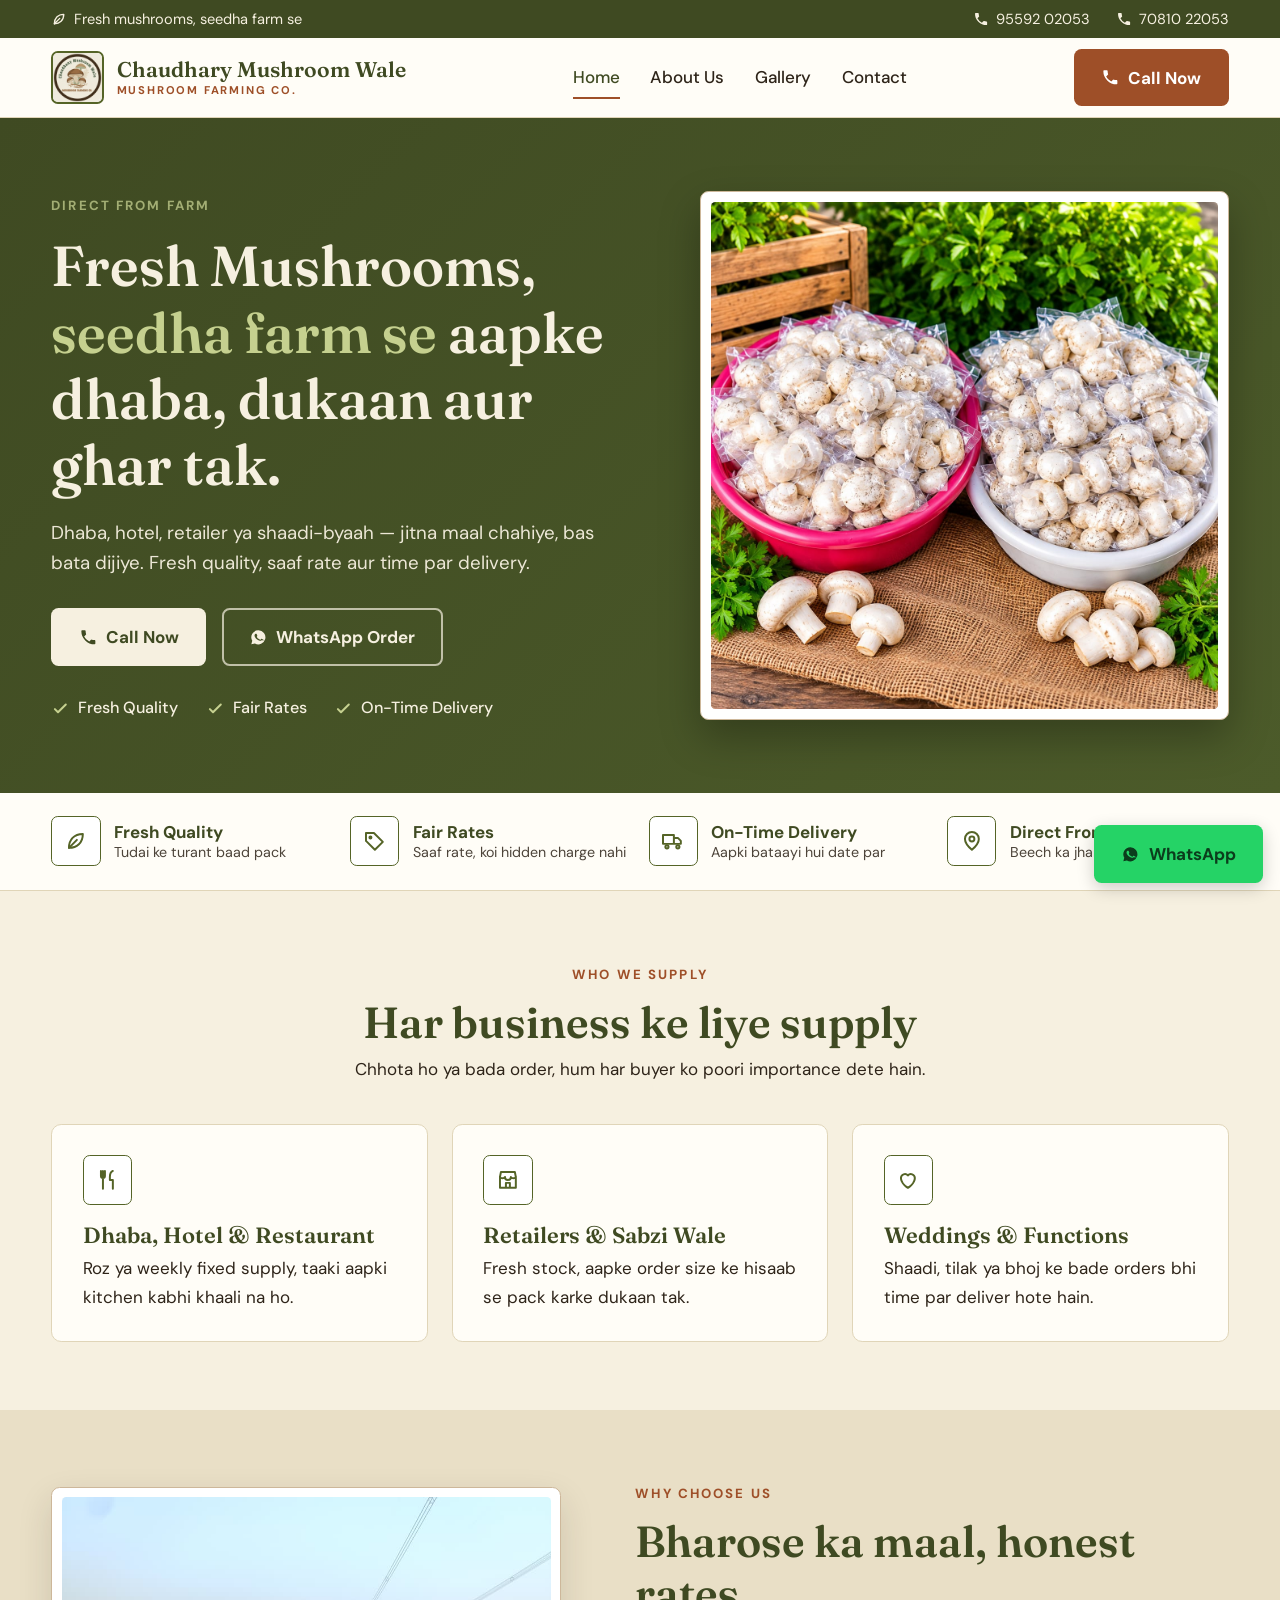
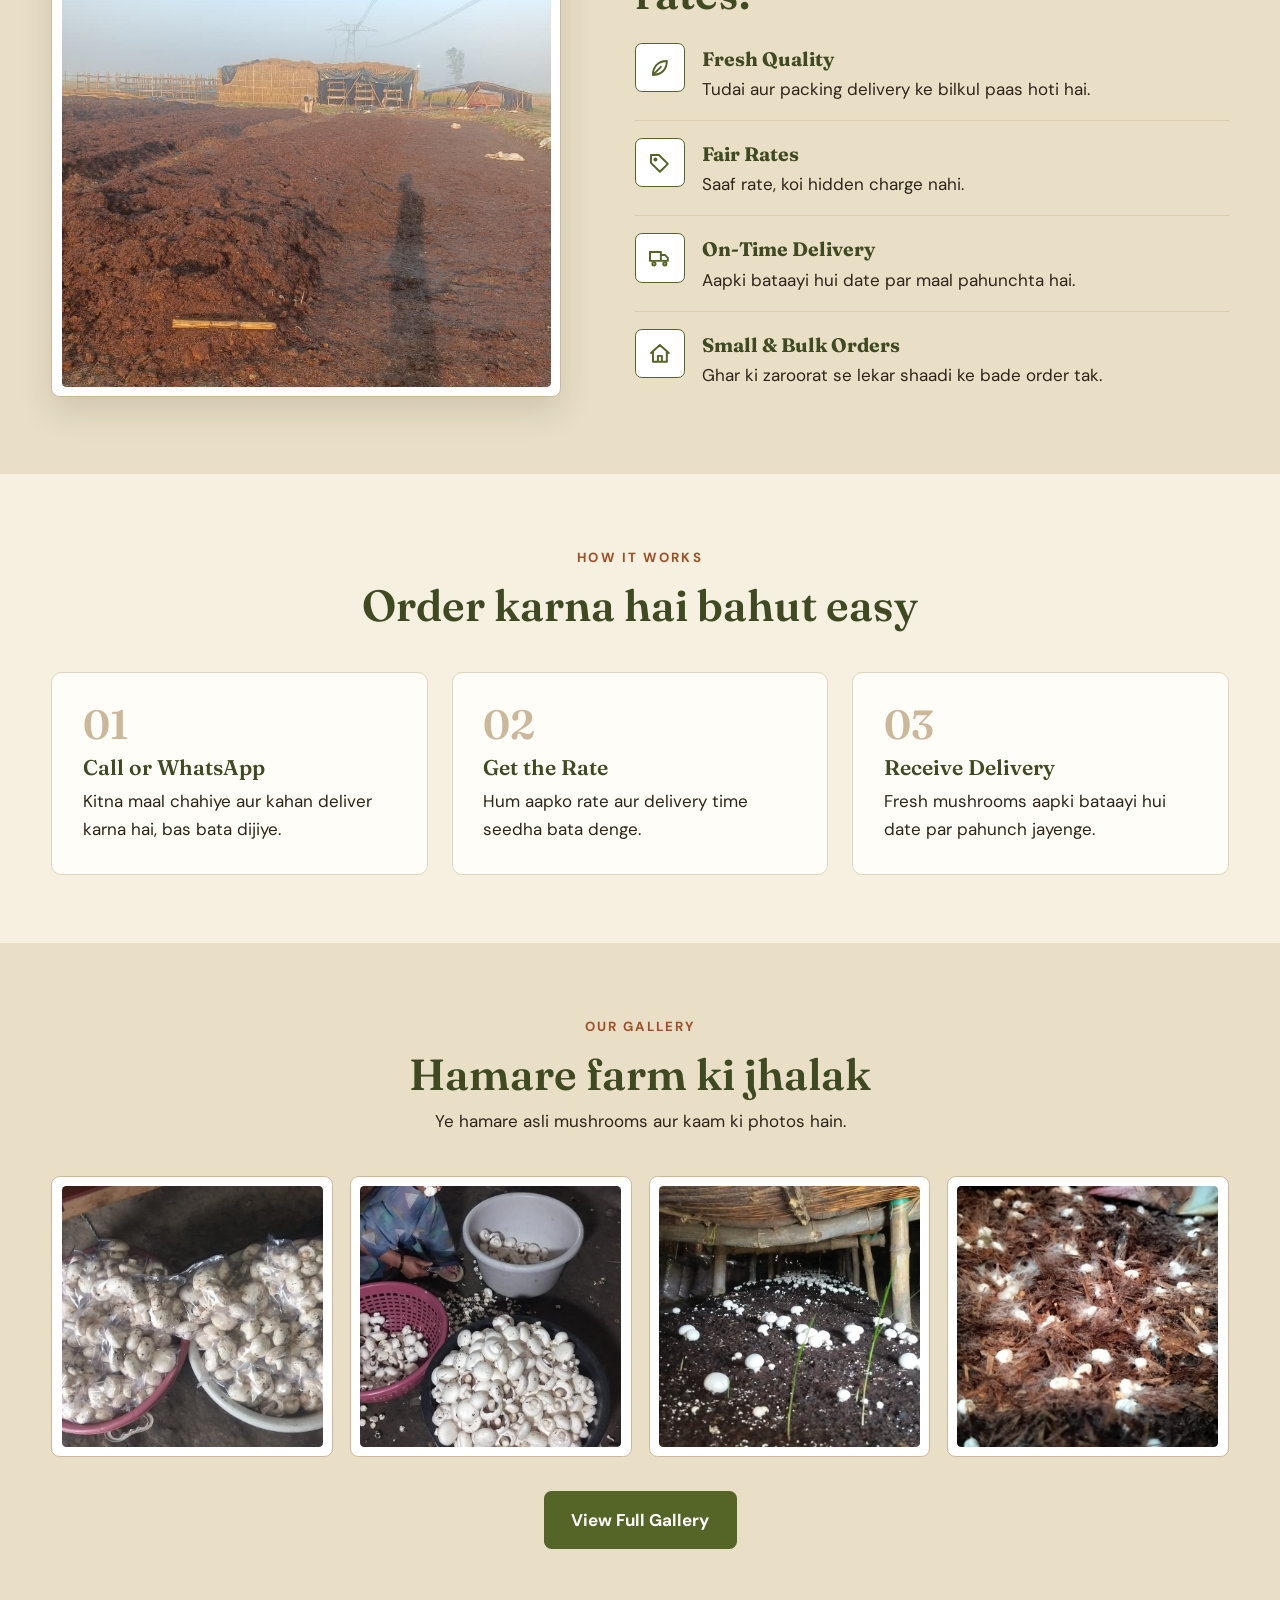
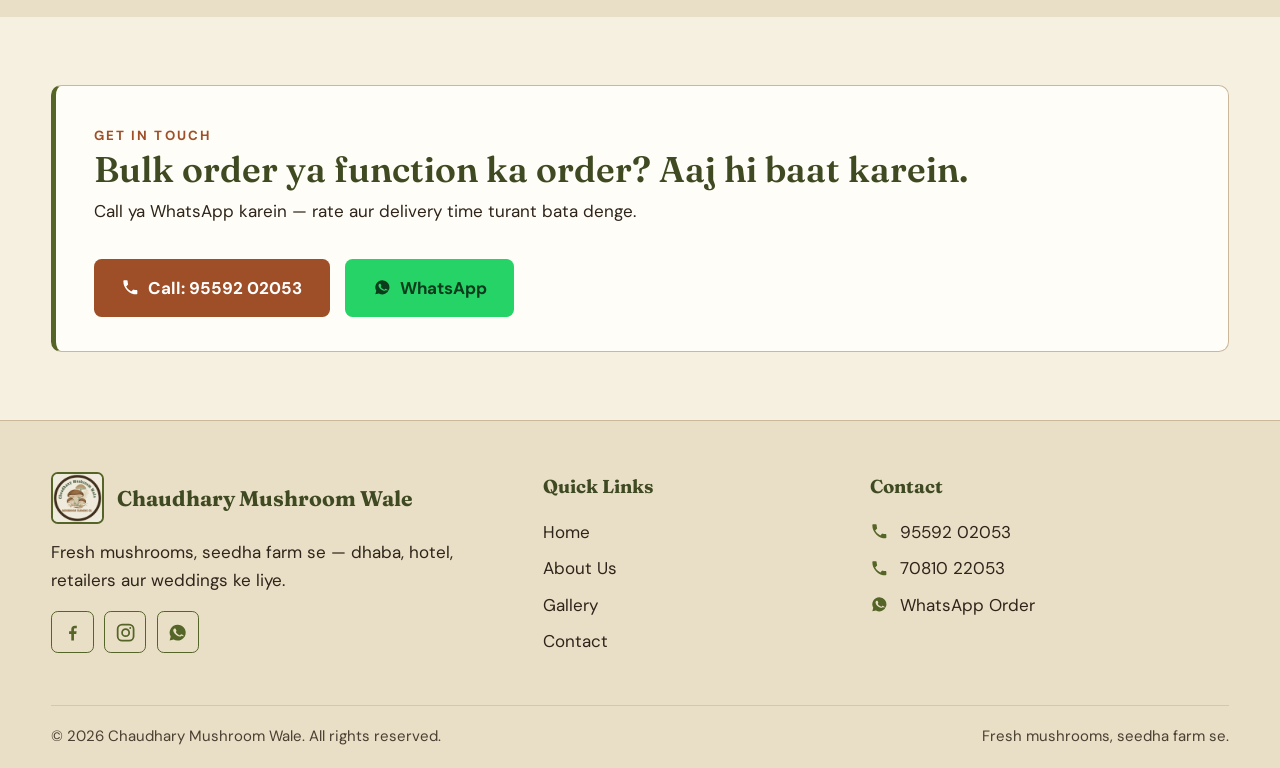
==== commit 1ba36d09: "Simple professional redesign, new images, English+Hinglish text" ====
--- a/index.html
+++ b/index.html
@@ -1,81 +1,76 @@
 <!DOCTYPE html>
-<html lang="hi-Latn"><head>
+<html lang="en-IN"><head>
 <meta charset="utf-8"><meta name="viewport" content="width=device-width, initial-scale=1">
 <title>Home | Chaudhary Mushroom Wale</title>
-<meta name="description" content="Taaza mushroom seedha farm se - dhaba, hotel, dukaandaar aur shaadi-byaah ke liye. Abhi call ya WhatsApp karein.">
-<link rel="icon" href="assets/logo.jpg">
-<link href="https://fonts.googleapis.com/css2?family=DM+Sans:wght@400;500;700&family=Fraunces:opsz,wght@9..144,600;9..144,700&display=swap" rel="stylesheet">
+<meta name="description" content="Fresh mushrooms direct from the farm for dhaba, hotels, retailers and weddings. Call or WhatsApp for rates.">
+<link rel="icon" href="assets/loggo1.jpg">
+<link href="https://fonts.googleapis.com/css2?family=DM+Sans:wght@400;500;700&family=Fraunces:opsz,wght@9..144,500;9..144,600&display=swap" rel="stylesheet">
 <link rel="stylesheet" href="style.css">
 <script>document.documentElement.classList.add('js')</script>
 </head><body>
-<svg width="0" height="0" style="position:absolute" aria-hidden="true"><defs><symbol id="mush" viewBox="0 0 100 100"><path d="M8 54C8 30 27 12 50 12s42 18 42 42z" fill="currentColor"/><path d="M36 54h28l-3 28a11 11 0 0 1-22 0z" fill="currentColor" opacity=".8"/><circle cx="34" cy="34" r="6" fill="#fff" opacity=".4"/><circle cx="58" cy="26" r="4.5" fill="#fff" opacity=".4"/><circle cx="70" cy="42" r="5" fill="#fff" opacity=".4"/></symbol><symbol id="i-fb" viewBox="0 0 24 24"><path d="M13.5 21v-7.5h2.6l.4-3.1h-3V8.5c0-.9.3-1.5 1.6-1.5h1.6V4.2c-.3 0-1.2-.1-2.3-.1-2.3 0-3.9 1.4-3.9 4v2.3H8v3.1h2.5V21z"/></symbol><symbol id="i-ig" viewBox="0 0 24 24"><rect x="3" y="3" width="18" height="18" rx="5"/><circle cx="12" cy="12" r="4"/><circle cx="17.2" cy="6.8" r="1.1" fill="currentColor" stroke="none"/></symbol><symbol id="i-wa" viewBox="0 0 24 24"><path d="M12 3a9 9 0 0 0-7.8 13.5L3 21l4.6-1.2A9 9 0 1 0 12 3zm4.6 12.3c-.2.6-1.1 1.1-1.6 1.1-.4.1-.9.1-2.9-.7-2.4-1-3.9-3.4-4-3.6-.1-.2-1-1.3-1-2.5s.6-1.8.9-2c.2-.2.5-.3.7-.3h.5c.2 0 .4 0 .6.5l.8 1.9c.1.2.1.4 0 .6l-.4.6c-.1.2-.3.3-.1.6.2.3.8 1.3 1.7 2.1 1.2 1 2.1 1.3 2.4 1.5.3.1.4.1.6-.1l.8-1c.2-.3.4-.2.6-.1l1.8.9c.3.1.5.2.5.3.1.2.1.8-.1 1.4z"/></symbol><symbol id="i-ph" viewBox="0 0 24 24"><path d="M6.6 10.8a15 15 0 0 0 6.6 6.6l2.2-2.2a1 1 0 0 1 1-.25 11 11 0 0 0 3.6.6 1 1 0 0 1 1 1V20a1 1 0 0 1-1 1A17 17 0 0 1 3 4a1 1 0 0 1 1-1h3.5a1 1 0 0 1 1 1c0 1.3.2 2.5.6 3.6a1 1 0 0 1-.25 1z"/></symbol><symbol id="i-form" viewBox="0 0 24 24"><path d="M6 2h9l5 5v15H6z"/><path d="M9 13h8M9 17h8"/></symbol><symbol id="i-leaf" viewBox="0 0 24 24"><path d="M5 19c0-8 5-14 14-14 0 9-6 14-14 14z"/><path d="M5 19l8-8"/></symbol><symbol id="i-tag" viewBox="0 0 24 24"><path d="M3 12V4h8l9 9-8 8-9-9z"/><circle cx="7.5" cy="8.5" r="1"/></symbol><symbol id="i-truck" viewBox="0 0 24 24"><path d="M2 6h11v9H2zM13 9h4l3 3v3h-7z"/><circle cx="6" cy="18" r="1.6"/><circle cx="17" cy="18" r="1.6"/></symbol><symbol id="i-pin" viewBox="0 0 24 24"><path d="M12 21s7-6.2 7-11a7 7 0 1 0-14 0c0 4.8 7 11 7 11z"/><circle cx="12" cy="10" r="2.5"/></symbol><symbol id="i-check" viewBox="0 0 24 24"><path d="M5 13l4 4L19 7"/></symbol><symbol id="i-ut" viewBox="0 0 24 24"><path d="M7 3v8M5 3v5a2 2 0 0 0 4 0V3M7 11v10M17 3c-2 1-3 3-3 6v3h3v9"/></symbol><symbol id="i-shop" viewBox="0 0 24 24"><path d="M4 9l1-5h14l1 5M4 9v11h16V9M4 9a3 3 0 0 0 5 0 3 3 0 0 0 6 0 3 3 0 0 0 5 0M10 20v-5h4v5"/></symbol><symbol id="i-heart" viewBox="0 0 24 24"><path d="M12 20s-7-4.4-7-10a4 4 0 0 1 7-2.5A4 4 0 0 1 19 10c0 5.6-7 10-7 10z"/></symbol><symbol id="i-home" viewBox="0 0 24 24"><path d="M3 11l9-8 9 8M5 10v10h14V10M10 20v-6h4v6"/></symbol></defs></svg>
-<div class="topbar"><div class="wrap"><span class="tl"><svg class="s" aria-hidden="true"><use href="#i-leaf"/></svg>Taaza mushroom, seedha farm se &mdash; dhaba, hotel aur shaadi-byaah ke liye</span>
-<span class="tr2"><a data-tel="phone1" data-show href="#"><svg class="f" aria-hidden="true"><use href="#i-ph"/></svg><span>9559202053</span></a><a data-tel="phone2" data-show href="#"><svg class="f" aria-hidden="true"><use href="#i-ph"/></svg><span>7081022053</span></a><span class="mini"><a data-fb href="#" aria-label="Facebook"><svg class="f" aria-hidden="true"><use href="#i-fb"/></svg></a><a data-ig href="#" aria-label="Instagram"><svg class="s" aria-hidden="true"><use href="#i-ig"/></svg></a></span></span></div></div>
+<svg width="0" height="0" style="position:absolute" aria-hidden="true"><defs><symbol id="i-fb" viewBox="0 0 24 24"><path d="M13.5 21v-7.5h2.6l.4-3.1h-3V8.5c0-.9.3-1.5 1.6-1.5h1.6V4.2c-.3 0-1.2-.1-2.3-.1-2.3 0-3.9 1.4-3.9 4v2.3H8v3.1h2.5V21z"/></symbol><symbol id="i-ig" viewBox="0 0 24 24"><rect x="3" y="3" width="18" height="18" rx="5"/><circle cx="12" cy="12" r="4"/><circle cx="17.2" cy="6.8" r="1.1" fill="currentColor" stroke="none"/></symbol><symbol id="i-wa" viewBox="0 0 24 24"><path d="M12 3a9 9 0 0 0-7.8 13.5L3 21l4.6-1.2A9 9 0 1 0 12 3zm4.6 12.3c-.2.6-1.1 1.1-1.6 1.1-.4.1-.9.1-2.9-.7-2.4-1-3.9-3.4-4-3.6-.1-.2-1-1.3-1-2.5s.6-1.8.9-2c.2-.2.5-.3.7-.3h.5c.2 0 .4 0 .6.5l.8 1.9c.1.2.1.4 0 .6l-.4.6c-.1.2-.3.3-.1.6.2.3.8 1.3 1.7 2.1 1.2 1 2.1 1.3 2.4 1.5.3.1.4.1.6-.1l.8-1c.2-.3.4-.2.6-.1l1.8.9c.3.1.5.2.5.3.1.2.1.8-.1 1.4z"/></symbol><symbol id="i-ph" viewBox="0 0 24 24"><path d="M6.6 10.8a15 15 0 0 0 6.6 6.6l2.2-2.2a1 1 0 0 1 1-.25 11 11 0 0 0 3.6.6 1 1 0 0 1 1 1V20a1 1 0 0 1-1 1A17 17 0 0 1 3 4a1 1 0 0 1 1-1h3.5a1 1 0 0 1 1 1c0 1.3.2 2.5.6 3.6a1 1 0 0 1-.25 1z"/></symbol><symbol id="i-form" viewBox="0 0 24 24"><path d="M6 2h9l5 5v15H6z"/><path d="M9 13h8M9 17h8"/></symbol><symbol id="i-leaf" viewBox="0 0 24 24"><path d="M5 19c0-8 5-14 14-14 0 9-6 14-14 14z"/><path d="M5 19l8-8"/></symbol><symbol id="i-tag" viewBox="0 0 24 24"><path d="M3 12V4h8l9 9-8 8-9-9z"/><circle cx="7.5" cy="8.5" r="1"/></symbol><symbol id="i-truck" viewBox="0 0 24 24"><path d="M2 6h11v9H2zM13 9h4l3 3v3h-7z"/><circle cx="6" cy="18" r="1.6"/><circle cx="17" cy="18" r="1.6"/></symbol><symbol id="i-pin" viewBox="0 0 24 24"><path d="M12 21s7-6.2 7-11a7 7 0 1 0-14 0c0 4.8 7 11 7 11z"/><circle cx="12" cy="10" r="2.5"/></symbol><symbol id="i-check" viewBox="0 0 24 24"><path d="M5 13l4 4L19 7"/></symbol><symbol id="i-ut" viewBox="0 0 24 24"><path d="M7 3v8M5 3v5a2 2 0 0 0 4 0V3M7 11v10M17 3c-2 1-3 3-3 6v3h3v9"/></symbol><symbol id="i-shop" viewBox="0 0 24 24"><path d="M4 9l1-5h14l1 5M4 9v11h16V9M4 9a3 3 0 0 0 5 0 3 3 0 0 0 6 0 3 3 0 0 0 5 0M10 20v-5h4v5"/></symbol><symbol id="i-heart" viewBox="0 0 24 24"><path d="M12 20s-7-4.4-7-10a4 4 0 0 1 7-2.5A4 4 0 0 1 19 10c0 5.6-7 10-7 10z"/></symbol><symbol id="i-home" viewBox="0 0 24 24"><path d="M3 11l9-8 9 8M5 10v10h14V10M10 20v-6h4v6"/></symbol></defs></svg>
+<div class="topbar"><div class="wrap"><span class="tl"><svg class="s" aria-hidden="true"><use href="#i-leaf"/></svg>Fresh mushrooms, seedha farm se</span>
+<span class="tr2"><a data-tel="phone1" data-show href="#"><svg class="f" aria-hidden="true"><use href="#i-ph"/></svg><span>9559202053</span></a><a data-tel="phone2" data-show href="#"><svg class="f" aria-hidden="true"><use href="#i-ph"/></svg><span>7081022053</span></a></span></div></div>
 <header class="nav"><div class="wrap nav-in">
-<a class="brand" href="index.html"><img src="assets/logo.jpg" alt="Chaudhary Mushroom Wale logo"><span>Chaudhary Mushroom Wale<small>Mushroom Farming Co.</small></span></a>
-<nav class="links"><a href="index.html">Home</a><a href="about.html">Hamare Baare Mein</a><a href="gallery.html">Gallery</a><a href="contact.html">Sampark</a></nav>
-<a class="btn btn-clay nav-cta pulse" data-tel="phone1" href="#"><svg class="f" aria-hidden="true"><use href="#i-ph"/></svg><span><small>Abhi call karein</small><b data-num="phone1">95592 02053</b></span></a>
+<a class="brand" href="index.html"><img src="assets/loggo1.jpg" alt="Chaudhary Mushroom Wale logo"><span>Chaudhary Mushroom Wale<small>Mushroom Farming Co.</small></span></a>
+<nav class="links"><a href="index.html">Home</a><a href="about.html">About Us</a><a href="gallery.html">Gallery</a><a href="contact.html">Contact</a></nav>
+<a class="btn btn-clay nav-cta" data-tel="phone1" href="#"><svg class="f" aria-hidden="true"><use href="#i-ph"/></svg>Call Now</a>
 <button class="burger" aria-label="Menu" aria-expanded="false"><span></span><span></span><span></span></button>
 </div></header>
-<section class="hero"><svg class="dec" style="left:-2rem;top:6rem;width:11rem;height:11rem"><use href="#mush"/></svg><svg class="dec" style="right:42%;bottom:5rem;width:6rem;height:6rem;transform:rotate(14deg)"><use href="#mush"/></svg>
-<div class="wrap hero-grid">
-<div class="rv"><span class="pill"><svg class="s" aria-hidden="true"><use href="#i-leaf"/></svg>Seedha farm se &bull; Taaza maal</span>
-<h1><span class="hl">Taaza Mushroom.</span> Seedha Farm Se. Sahi Bhaav Par.</h1>
-<p class="lead">Dhaba, hotel, dukaan ya shaadi-byaah &mdash; jitna maal chahiye, utna bata dijiye. Taaza maal, saaf rate aur time par delivery pakki.</p>
-<div class="row"><a class="btn btn-gold pulse" data-tel="phone1" href="#"><svg class="f" aria-hidden="true"><use href="#i-ph"/></svg>Abhi Call Karein</a><a class="btn btn-line" data-wa href="#"><svg class="f" aria-hidden="true"><use href="#i-wa"/></svg>WhatsApp Par Order</a></div>
-<div class="checks"><span><i><svg class="s" aria-hidden="true"><use href="#i-check"/></svg></i>Taaza maal</span><span><i><svg class="s" aria-hidden="true"><use href="#i-check"/></svg></i>Sahi bhaav</span><span><i><svg class="s" aria-hidden="true"><use href="#i-check"/></svg></i>Time par delivery</span></div></div>
-<div class="art rv"><div class="art-main"><img src="assets/home-hero.jpeg" alt="Taaza mushroom"></div><div class="art-sm"><img src="assets/gallery-2.jpg" alt="Mushroom"></div><div class="spin"><svg viewBox="0 0 120 120" aria-hidden="true"><defs><path id="cp" d="M60,60 m-46,0 a46,46 0 1,1 92,0 a46,46 0 1,1 -92,0"/></defs><text font-size="10" font-weight="700" letter-spacing="2.2" fill="currentColor"><textPath href="#cp">TAAZA MUSHROOM &#8226; SEEDHA FARM SE &#8226; </textPath></text><use href="#mush" x="38" y="38" width="44" height="44"/></svg></div></div>
-</div><div class="wave"><svg viewBox="0 0 1440 80" preserveAspectRatio="none"><path d="M0 44C200 90 420 0 720 34s520 56 720 6V80H0z" fill="#F6F0E0"/></svg></div></section>
-<div class="tickw"><div class="tick"><div class="tick-in"><span>Taaza mushroom<i>&#10022;</i>Seedha farm se<i>&#10022;</i>Sahi bhaav<i>&#10022;</i>Time par delivery<i>&#10022;</i>Dhaba &amp; Hotel<i>&#10022;</i>Shaadi-Byaah<i>&#10022;</i></span><span>Taaza mushroom<i>&#10022;</i>Seedha farm se<i>&#10022;</i>Sahi bhaav<i>&#10022;</i>Time par delivery<i>&#10022;</i>Dhaba &amp; Hotel<i>&#10022;</i>Shaadi-Byaah<i>&#10022;</i></span></div></div></div>
-<section class="sec dots"><div class="wrap"><div class="sh rv"><span class="eyebrow">Kaun hamse maal leta hai</span><h2>Aapke kaam ke hisaab se supply</h2><p>Chhota ya bada &mdash; har order ko hum poori ahmiyat dete hain.</p></div>
+<section class="hero"><div class="wrap hero-grid">
+<div class="rv"><span class="eyebrow">Direct from farm</span>
+<h1>Fresh Mushrooms, <span class="hl">seedha farm se</span> aapke dhaba, dukaan aur ghar tak.</h1>
+<p class="lead">Dhaba, hotel, retailer ya shaadi-byaah &mdash; jitna maal chahiye, bas bata dijiye. Fresh quality, saaf rate aur time par delivery.</p>
+<div class="row"><a class="btn btn-light" data-tel="phone1" href="#"><svg class="f" aria-hidden="true"><use href="#i-ph"/></svg>Call Now</a><a class="btn btn-line" data-wa href="#"><svg class="f" aria-hidden="true"><use href="#i-wa"/></svg>WhatsApp Order</a></div>
+<ul class="checks"><li><svg class="s" aria-hidden="true"><use href="#i-check"/></svg>Fresh Quality</li><li><svg class="s" aria-hidden="true"><use href="#i-check"/></svg>Fair Rates</li><li><svg class="s" aria-hidden="true"><use href="#i-check"/></svg>On-Time Delivery</li></ul></div>
+<div class="rv"><div class="frame"><img src="assets/home-hero.jpeg" alt="Fresh mushrooms"></div></div>
+</div></section>
+<section class="trust"><div class="wrap">
+<div class="tr"><div class="ico"><svg class="s" aria-hidden="true"><use href="#i-leaf"/></svg></div><div>Fresh Quality<small>Tudai ke turant baad pack</small></div></div>
+<div class="tr"><div class="ico"><svg class="s" aria-hidden="true"><use href="#i-tag"/></svg></div><div>Fair Rates<small>Saaf rate, koi hidden charge nahi</small></div></div>
+<div class="tr"><div class="ico"><svg class="s" aria-hidden="true"><use href="#i-truck"/></svg></div><div>On-Time Delivery<small>Aapki bataayi hui date par</small></div></div>
+<div class="tr"><div class="ico"><svg class="s" aria-hidden="true"><use href="#i-pin"/></svg></div><div>Direct From Farm<small>Beech ka jhanjhat nahi</small></div></div>
+</div></section>
+<section class="sec"><div class="wrap"><div class="sh rv"><span class="eyebrow">Who we supply</span><h2>Har business ke liye supply</h2><p>Chhota ho ya bada order, hum har buyer ko poori importance dete hain.</p></div>
 <div class="cards">
-<div class="card rv"><div class="ico"><svg class="s" aria-hidden="true"><use href="#i-ut"/></svg></div><h3>Dhaba, Hotel aur Restaurant</h3><p>Roz ya hafte ka fix maal, taaki aapki kitchen kabhi khaali na ho.</p></div>
-<div class="card rv"><div class="ico"><svg class="s" aria-hidden="true"><use href="#i-shop"/></svg></div><h3>Dukaandaar aur Sabzi Wale</h3><p>Taaza stock, aapke order ke hisaab se pack karke dukaan tak pahunchaya jaata hai.</p></div>
-<div class="card rv"><div class="ico"><svg class="s" aria-hidden="true"><use href="#i-heart"/></svg></div><h3>Shaadi-Byaah aur Function</h3><p>Tilak, shaadi, bhoj &mdash; bade order bhi theek time par pahunchte hain.</p></div>
+<div class="card rv"><div class="ico"><svg class="s" aria-hidden="true"><use href="#i-ut"/></svg></div><h3>Dhaba, Hotel &amp; Restaurant</h3><p>Roz ya weekly fixed supply, taaki aapki kitchen kabhi khaali na ho.</p></div>
+<div class="card rv"><div class="ico"><svg class="s" aria-hidden="true"><use href="#i-shop"/></svg></div><h3>Retailers &amp; Sabzi Wale</h3><p>Fresh stock, aapke order size ke hisaab se pack karke dukaan tak.</p></div>
+<div class="card rv"><div class="ico"><svg class="s" aria-hidden="true"><use href="#i-heart"/></svg></div><h3>Weddings &amp; Functions</h3><p>Shaadi, tilak ya bhoj ke bade orders bhi time par deliver hote hain.</p></div>
 </div></div></section>
-<section class="sec dark"><svg class="dec" style="right:2rem;top:2rem"><use href="#mush"/></svg><div class="wrap why">
-<div class="art rv"><div class="art-main"><img src="assets/gallery-3.jpg" alt="Hamara farm"></div><div class="art-sm"><img src="assets/gallery-4.jpg" alt="Mushroom"></div></div>
-<div class="rv"><span class="eyebrow">Hamein kyun chunein</span><h2>Gaon se shehar tak, <span class="hl">bharose ka maal.</span></h2>
-<div class="feat"><i><svg class="s" aria-hidden="true"><use href="#i-leaf"/></svg></i><div><b>Taaza maal</b><span>Tudai aur packing delivery ke bilkul paas.</span></div></div>
-<div class="feat"><i><svg class="s" aria-hidden="true"><use href="#i-tag"/></svg></i><div><b>Sahi bhaav</b><span>Saaf rate, koi chhupa hua kharcha nahi.</span></div></div>
-<div class="feat"><i><svg class="s" aria-hidden="true"><use href="#i-truck"/></svg></i><div><b>Time par delivery</b><span>Aapki bataayi hui tareekh par maal pahunchta hai.</span></div></div>
-<div class="feat"><i><svg class="s" aria-hidden="true"><use href="#i-home"/></svg></i><div><b>Chhote-bade sab order</b><span>Ghar ki zaroorat se lekar shaadi ke bade order tak.</span></div></div>
+<section class="sec alt"><div class="wrap why">
+<div class="rv"><div class="frame"><img src="assets/f5.jpg" alt="Our mushrooms"></div></div>
+<div class="rv"><span class="eyebrow">Why choose us</span><h2>Bharose ka maal, honest rates.</h2>
+<div class="feat"><div class="ico"><svg class="s" aria-hidden="true"><use href="#i-leaf"/></svg></div><div><b>Fresh Quality</b>Tudai aur packing delivery ke bilkul paas hoti hai.</div></div>
+<div class="feat"><div class="ico"><svg class="s" aria-hidden="true"><use href="#i-tag"/></svg></div><div><b>Fair Rates</b>Saaf rate, koi hidden charge nahi.</div></div>
+<div class="feat"><div class="ico"><svg class="s" aria-hidden="true"><use href="#i-truck"/></svg></div><div><b>On-Time Delivery</b>Aapki bataayi hui date par maal pahunchta hai.</div></div>
+<div class="feat"><div class="ico"><svg class="s" aria-hidden="true"><use href="#i-home"/></svg></div><div><b>Small &amp; Bulk Orders</b>Ghar ki zaroorat se lekar shaadi ke bade order tak.</div></div>
 </div></div></section>
-<section class="sec dots"><div class="wrap"><div class="sh rv"><span class="eyebrow">Order kaise karein</span><h2>Bas 3 kadam, kaam khatam</h2></div>
-<div class="steps">
-<div class="step rv"><span class="n">1</span><h3>Call ya WhatsApp karein</h3><p>Kitna maal chahiye aur kahan pahunchana hai, bas bata dijiye.</p></div>
-<div class="step rv"><span class="n">2</span><h3>Bhaav tay karein</h3><p>Hum aapko rate aur delivery ka time seedha bata denge.</p></div>
-<div class="step rv"><span class="n">3</span><h3>Maal ghar pahunche</h3><p>Taaza mushroom aapki bataayi hui tareekh par pahunch jayega.</p></div>
+<section class="sec"><div class="wrap"><div class="sh rv"><span class="eyebrow">How it works</span><h2>Order karna hai bahut easy</h2></div>
+<div class="cards">
+<div class="card step rv"><div class="n">01</div><h3>Call or WhatsApp</h3><p>Kitna maal chahiye aur kahan deliver karna hai, bas bata dijiye.</p></div>
+<div class="card step rv"><div class="n">02</div><h3>Get the Rate</h3><p>Hum aapko rate aur delivery time seedha bata denge.</p></div>
+<div class="card step rv"><div class="n">03</div><h3>Receive Delivery</h3><p>Fresh mushrooms aapki bataayi hui date par pahunch jayenge.</p></div>
 </div></div></section>
-<section class="sec alt"><div class="wrap"><div class="sh rv"><span class="eyebrow">Hamare farm ki jhalak</span><h2>Apni aankhon se dekhiye</h2><p>Ye hamare asli mushroom aur kaam ki photos hain.</p></div>
-<div class="bento rv"><a class="b1" href="gallery.html"><img src="assets/gallery-7.jpg" alt="Mushroom"></a><a class="b2" href="gallery.html"><img src="assets/gallery-2.jpg" alt="Mushroom"></a><a class="b3" href="gallery.html"><img src="assets/gallery-3.jpg" alt="Mushroom"></a><a class="b4" href="gallery.html"><img src="assets/gallery-4.jpg" alt="Mushroom"></a></div>
-<div class="more"><a class="btn btn-olive" href="gallery.html">Poori Gallery Dekhein</a></div></div></section>
-<section class="cta"><svg class="dec" style="left:-1rem;bottom:2rem;color:#fff;opacity:.12;width:12rem;height:12rem"><use href="#mush"/></svg><div class="wrap cta-in">
-<div class="rv"><span class="eyebrow">Der mat karein</span><h2>Shaadi, function ya dukaan ka order? Aaj hi baat karein.</h2></div>
-<div class="cta-r rv"><a class="bignum" data-tel="phone1" href="#"><i><svg class="f" aria-hidden="true"><use href="#i-ph"/></svg></i><span><small>Abhi call karein</small><b data-num="phone1">95592 02053</b></span></a><a class="btn btn-wa" data-wa href="#"><svg class="f" aria-hidden="true"><use href="#i-wa"/></svg>WhatsApp Par Order Karein</a></div>
-</div></section>
-<div class="wrap trust rv"><div class="box">
-<div class="tr"><i><svg class="s" aria-hidden="true"><use href="#i-leaf"/></svg></i><div>Taaza maal<small>Tudai ke turant baad pack</small></div></div>
-<div class="tr"><i><svg class="s" aria-hidden="true"><use href="#i-tag"/></svg></i><div>Sahi bhaav<small>Saaf rate, koi chhupa kharcha nahi</small></div></div>
-<div class="tr"><i><svg class="s" aria-hidden="true"><use href="#i-truck"/></svg></i><div>Time par delivery<small>Aapki bataayi tareekh par</small></div></div>
-<div class="tr"><i><svg class="s" aria-hidden="true"><use href="#i-pin"/></svg></i><div>Seedha farm se<small>Beech ka jhanjhat nahi</small></div></div>
-</div></div>
+<section class="sec alt"><div class="wrap"><div class="sh rv"><span class="eyebrow">Our gallery</span><h2>Hamare farm ki jhalak</h2><p>Ye hamare asli mushrooms aur kaam ki photos hain.</p></div>
+<div class="tiles rv"><a href="gallery.html"><div class="frame"><img src="assets/f1.jpg" alt="Mushrooms"></div></a><a href="gallery.html"><div class="frame"><img src="assets/f2.jpg" alt="Mushrooms"></div></a><a href="gallery.html"><div class="frame"><img src="assets/f3.jpg" alt="Mushrooms"></div></a><a href="gallery.html"><div class="frame"><img src="assets/f4.jpg" alt="Mushrooms"></div></a></div>
+<div class="more"><a class="btn btn-olive" href="gallery.html">View Full Gallery</a></div></div></section>
+<section class="sec"><div class="wrap"><div class="ctab rv"><div><span class="eyebrow">Get in touch</span><h2>Bulk order ya function ka order? Aaj hi baat karein.</h2><p>Call ya WhatsApp karein &mdash; rate aur delivery time turant bata denge.</p></div>
+<div class="row"><a class="btn btn-clay" data-tel="phone1" data-show data-label="Call: " href="#"><svg class="f" aria-hidden="true"><use href="#i-ph"/></svg><span>9559202053</span></a><a class="btn btn-wa" data-wa href="#"><svg class="f" aria-hidden="true"><use href="#i-wa"/></svg>WhatsApp</a></div></div></div></section>
 <a class="btn btn-wa fab" data-wa href="#"><svg class="f" aria-hidden="true"><use href="#i-wa"/></svg>WhatsApp</a>
-<footer class="foot"><div class="wrap" style="padding-top:2.6rem">
+<footer class="foot"><div class="wrap">
 <div class="fgrid">
-<div class="fcol-brand"><div class="fbrand"><img src="assets/logo.jpg" alt="Logo"><b>Chaudhary Mushroom Wale</b></div>
-<p>Taaza mushroom seedha farm se &mdash; dhaba, hotel, dukaandaar aur shaadi-byaah ke liye. Jitna chahiye, utna bata dijiye.</p>
-<div class="soc"><a class="fb" data-fb href="#" aria-label="Facebook"><svg class="f" aria-hidden="true"><use href="#i-fb"/></svg></a><a class="ig" data-ig href="#" aria-label="Instagram"><svg class="s" aria-hidden="true"><use href="#i-ig"/></svg></a><a class="wa" data-wa href="#" aria-label="WhatsApp"><svg class="f" aria-hidden="true"><use href="#i-wa"/></svg></a></div></div>
-<div><h4>Jaldi jaayein</h4><ul class="flinks"><li><a href="index.html">Home</a></li><li><a href="about.html">Hamare Baare Mein</a></li><li><a href="gallery.html">Gallery</a></li><li><a href="contact.html">Sampark</a></li></ul></div>
-<div><h4>Hum kise maal dete hain</h4><ul class="fsup"><li>Dhaba aur Hotel</li><li>Dukaandaar</li><li>Shaadi-Byaah</li><li>Function aur Bhoj</li><li>Ghar ke liye</li></ul></div>
-<div><h4>Seedha baat karein</h4>
-<a class="fphone" data-tel="phone1" data-show data-label="Call: " href="#"><svg class="f" aria-hidden="true"><use href="#i-ph"/></svg><span>9559202053</span></a>
-<a class="fphone" data-tel="phone2" data-show data-label="Call: " href="#"><svg class="f" aria-hidden="true"><use href="#i-ph"/></svg><span>7081022053</span></a>
-<a class="btn btn-wa fwa" data-wa href="#"><svg class="f" aria-hidden="true"><use href="#i-wa"/></svg>WhatsApp Par Order Karein</a>
-<p data-opt="address" style="margin-top:.8rem">Pata: <span data-c="address"></span></p><p data-opt="hours">Samay: <span data-c="hours"></span></p></div>
+<div><div class="fbrand"><img src="assets/loggo1.jpg" alt="Logo"><b>Chaudhary Mushroom Wale</b></div>
+<p>Fresh mushrooms, seedha farm se &mdash; dhaba, hotel, retailers aur weddings ke liye.</p>
+<div class="soc"><a data-fb href="#" aria-label="Facebook"><svg class="f" aria-hidden="true"><use href="#i-fb"/></svg></a><a data-ig href="#" aria-label="Instagram"><svg class="s" aria-hidden="true"><use href="#i-ig"/></svg></a><a data-wa href="#" aria-label="WhatsApp"><svg class="f" aria-hidden="true"><use href="#i-wa"/></svg></a></div></div>
+<div><h4>Quick Links</h4><ul><li><a href="index.html">Home</a></li><li><a href="about.html">About Us</a></li><li><a href="gallery.html">Gallery</a></li><li><a href="contact.html">Contact</a></li></ul></div>
+<div><h4>Contact</h4><ul class="cl">
+<li><a data-tel="phone1" data-show data-label="" href="#"><svg class="f" aria-hidden="true"><use href="#i-ph"/></svg><span>9559202053</span></a></li>
+<li><a data-tel="phone2" data-show href="#"><svg class="f" aria-hidden="true"><use href="#i-ph"/></svg><span>7081022053</span></a></li>
+<li><a data-wa href="#"><svg class="f" aria-hidden="true"><use href="#i-wa"/></svg><span>WhatsApp Order</span></a></li>
+<li data-opt="address"><svg class="s" aria-hidden="true"><use href="#i-pin"/></svg><span data-c="address"></span></li>
+<li data-opt="hours"><svg class="s" aria-hidden="true"><use href="#i-home"/></svg><span data-c="hours"></span></li></ul></div>
 </div>
-<div class="fmark" aria-hidden="true">CHAUDHARY MUSHROOM</div>
-<div class="fbot"><span>&copy; <span data-year>2026</span> Chaudhary Mushroom Wale. Sabhi adhikaar surakshit.</span><span>Taaza mushroom, seedha farm se.</span></div>
+<div class="fbot"><span>&copy; <span data-year>2026</span> Chaudhary Mushroom Wale. All rights reserved.</span><span>Fresh mushrooms, seedha farm se.</span></div>
 </div></footer>
 <nav class="mbar"><a data-tel="phone1" href="#"><svg class="f" aria-hidden="true"><use href="#i-ph"/></svg>Call</a><a class="m-wa" data-wa href="#"><svg class="f" aria-hidden="true"><use href="#i-wa"/></svg>WhatsApp</a><a href="contact.html"><svg class="s" aria-hidden="true"><use href="#i-form"/></svg>Order</a></nav>
 <script src="config.js"></script><script src="script.js"></script>
--- a/style.css
+++ b/style.css
@@ -1 +1 @@
-:root{--deep:#3F4A22;--dark:#2F3819;--olive:#556427;--moss:#A3AE74;--cream:#F6F0E0;--oat:#E9DFC6;--taupe:#CDB79A;--bark:#2E2419;--clay:#9E4F28;--card:#FFFAEF;--gold:#E9B44C}*{box-sizing:border-box;margin:0}html{font-size:17px;scroll-behavior:smooth}@media(min-width:1500px){html{font-size:19px}}@media(min-width:1800px){html{font-size:20px}}body{font-family:'DM Sans',sans-serif;background:var(--cream);color:var(--bark);line-height:1.6;overflow-x:hidden}h1,h2,h3{font-family:'Fraunces',serif;line-height:1.1}img{max-width:100%}svg.s{fill:none;stroke:currentColor;stroke-width:2;stroke-linecap:round;stroke-linejoin:round}svg.f{fill:currentColor}svg.dec{position:absolute;width:9rem;height:9rem;color:var(--moss);opacity:.16;pointer-events:none}.wrap{width:min(80rem,100% - 2*clamp(1.25rem,4vw,4rem));margin:0 auto;position:relative}.dots{background-image:radial-gradient(rgba(63,74,34,.13) 1.3px,transparent 1.3px);background-size:24px 24px}.hero::before,.page-hero::before,.dark::before,.cta::before,.foot::before{content:"";position:absolute;inset:0;background-image:radial-gradient(rgba(255,255,255,.09) 1.2px,transparent 1.2px);background-size:26px 26px;pointer-events:none}.topbar{background:var(--dark);color:var(--cream);font-size:.88rem;padding:.5rem 0}.topbar .wrap{display:flex;justify-content:space-between;align-items:center;gap:.8rem;flex-wrap:wrap}.topbar svg{width:1rem;height:1rem;flex:none;color:var(--gold)}.topbar a{color:var(--cream);text-decoration:none;font-weight:700;display:inline-flex;align-items:center;gap:.4rem}.tl{display:inline-flex;align-items:center;gap:.5rem}.tr2{display:flex;align-items:center;gap:1.4rem}.mini{display:flex;gap:.5rem}.mini a{width:1.8rem;height:1.8rem;border-radius:50%;background:rgba(255,255,255,.12);justify-content:center}.mini svg{color:#fff;width:.95rem;height:.95rem}.nav{background:rgba(246,240,224,.94);backdrop-filter:blur(10px);border-bottom:1px solid var(--oat);position:sticky;top:0;z-index:30;transition:box-shadow .3s}.nav.sc{box-shadow:0 .6rem 1.6rem rgba(46,36,25,.16)}.nav-in{display:flex;align-items:center;justify-content:space-between;gap:1.2rem;padding:.7rem 0}.brand{display:flex;align-items:center;gap:.7rem;text-decoration:none;color:var(--deep);font-family:'Fraunces',serif;font-weight:700;font-size:1.3rem;line-height:1.05}.brand img{width:3.4rem;height:3.4rem;border-radius:50%;object-fit:cover;flex:none;box-shadow:0 0 0 3px var(--cream),0 0 0 5px var(--clay)}.brand small{display:block;font-family:'DM Sans',sans-serif;font-size:.68rem;letter-spacing:.18em;text-transform:uppercase;color:var(--clay);margin-top:.2rem}.links{display:flex;gap:.4rem}.links a{color:var(--bark);text-decoration:none;font-weight:700;padding:.55rem 1rem;border-radius:999px;transition:.2s}.links a:hover{background:var(--oat)}.links a[aria-current]{background:var(--deep);color:var(--cream)}.burger{display:none;width:2.9rem;height:2.9rem;border:0;border-radius:.8rem;background:var(--deep);cursor:pointer;flex-direction:column;align-items:center;justify-content:center;gap:.28rem}.burger span{display:block;width:1.3rem;height:2px;background:var(--cream);border-radius:2px;transition:.2s}.nav.open .burger span:nth-child(1){transform:translateY(.4rem) rotate(45deg)}.nav.open .burger span:nth-child(2){opacity:0}.nav.open .burger span:nth-child(3){transform:translateY(-.4rem) rotate(-45deg)}.btn{display:inline-flex;align-items:center;justify-content:center;gap:.55rem;padding:.9rem 1.8rem;border-radius:999px;font:inherit;font-weight:700;text-decoration:none;border:2px solid transparent;cursor:pointer;transition:transform .15s}.btn:hover{transform:translateY(-3px)}.btn svg{width:1.2rem;height:1.2rem;flex:none}.btn-clay{background:var(--clay);color:#fff;box-shadow:0 .5rem 1.2rem rgba(158,79,40,.4)}.btn-gold{background:var(--gold);color:var(--bark);box-shadow:0 .5rem 1.2rem rgba(233,180,76,.35)}.btn-line{border-color:var(--cream);color:var(--cream)}.btn-olive{background:var(--olive);color:var(--cream)}.btn-wa{background:#25D366;color:#0b3d1c;box-shadow:0 .5rem 1.2rem rgba(37,211,102,.3)}.btn-fb{background:#1877F2;color:#fff}.btn-ig{background:linear-gradient(45deg,#f09433,#dc2743,#bc1888);color:#fff}.nav-cta{padding:.55rem 1.3rem .55rem 1rem;text-align:left}.nav-cta span,.bignum span{display:flex;flex-direction:column;line-height:1.15}.nav-cta small{font-size:.68rem;font-weight:500;letter-spacing:.04em}.pulse{animation:pl 2.2s infinite}@keyframes pl{0%{box-shadow:0 0 0 0 rgba(233,180,76,.6)}70%{box-shadow:0 0 0 .9rem rgba(233,180,76,0)}100%{box-shadow:0 0 0 0 rgba(233,180,76,0)}}.hero,.page-hero,.dark,.cta{position:relative;color:var(--cream);overflow:hidden}.hero{background:radial-gradient(circle at 82% 18%,#5b6d2c 0,transparent 45%),radial-gradient(circle at 8% 95%,#273012 0,transparent 55%),var(--deep);padding:4.5rem 0 8rem}.hero-grid,.split,.why{display:grid;grid-template-columns:1.1fr 1fr;gap:4rem;align-items:center}.pill{display:inline-flex;align-items:center;gap:.5rem;background:rgba(233,180,76,.16);color:var(--gold);border:1px solid rgba(233,180,76,.5);padding:.4rem 1rem;border-radius:999px;font-size:.8rem;font-weight:700;letter-spacing:.12em;text-transform:uppercase}.pill svg{width:1rem;height:1rem}.hero h1{font-size:clamp(2.5rem,5.4vw,4.7rem);margin:1.1rem 0 1.2rem;font-weight:700}.hl{color:var(--gold);background:linear-gradient(transparent 70%,rgba(233,180,76,.28) 70%)}.lead{font-size:1.15rem;max-width:34rem;margin-bottom:1.8rem}.row{display:flex;gap:.9rem;flex-wrap:wrap}.hero .btn{padding:1.05rem 2rem;font-size:1.05rem}.checks{display:flex;gap:1.4rem;flex-wrap:wrap;margin-top:1.8rem;font-weight:700;font-size:.95rem}.checks span{display:inline-flex;align-items:center;gap:.45rem}.checks i{width:1.5rem;height:1.5rem;border-radius:50%;background:var(--gold);color:var(--bark);display:grid;place-items:center}.checks svg{width:.9rem;height:.9rem;stroke-width:3}.art{position:relative;padding:0 0 2.2rem 2.2rem}.art-main{border-radius:13rem 13rem 1.6rem 1.6rem;aspect-ratio:4/5;overflow:hidden;border:.4rem solid rgba(255,255,255,.14);box-shadow:0 2rem 4rem rgba(0,0,0,.4);background:var(--taupe)}.art img{width:100%;height:100%;object-fit:cover;display:block}.art-sm{position:absolute;left:0;bottom:0;width:44%;aspect-ratio:1;border-radius:1.3rem;overflow:hidden;border:.35rem solid var(--cream);box-shadow:0 1rem 2rem rgba(0,0,0,.35)}.spin{position:absolute;right:-1rem;top:2.2rem;width:8.4rem;height:8.4rem;border-radius:50%;background:var(--gold);color:var(--bark);box-shadow:0 .8rem 1.6rem rgba(0,0,0,.3)}.spin svg{width:100%;height:100%;animation:sp 18s linear infinite}@keyframes sp{to{transform:rotate(360deg)}}.wave{position:absolute;left:0;right:0;bottom:-1px;line-height:0;z-index:2}.wave svg{width:100%;height:4.2rem;display:block}.tickw{overflow:hidden;position:relative;z-index:3;margin-top:-1.6rem;padding:.7rem 0}.tick{background:var(--clay);color:var(--cream);white-space:nowrap;border-top:3px solid var(--gold);border-bottom:3px solid var(--gold);transform:rotate(-1deg);margin:0 -1.5rem}.tick-in{display:flex;width:max-content;animation:tk 30s linear infinite}.tick span{font-family:'Fraunces',serif;font-weight:700;font-size:1.25rem;letter-spacing:.06em;text-transform:uppercase;padding:.8rem 0;display:inline-flex;align-items:center}.tick i{color:var(--gold);font-style:normal;margin:0 1.4rem}@keyframes tk{to{transform:translateX(-50%)}}.page-hero{background:radial-gradient(circle at 85% 0,#5b6d2c 0,transparent 50%),var(--deep);padding:3.8rem 0 6rem}.page-hero h1{font-size:clamp(2.1rem,4.6vw,3.7rem);margin:1rem 0 .9rem;max-width:46rem}.page-hero p{max-width:40rem;font-size:1.1rem}.crumb a{color:var(--gold);text-decoration:none}.eyebrow{display:inline-block;font-size:.78rem;letter-spacing:.16em;text-transform:uppercase;font-weight:700;color:var(--clay);background:rgba(158,79,40,.1);padding:.35rem .9rem;border-radius:999px}.dark .eyebrow{color:var(--gold);background:rgba(233,180,76,.14)}.sec{padding:4.8rem 0;position:relative}.alt{background:var(--oat)}.sh{text-align:center;max-width:46rem;margin:0 auto 2.6rem}.sh h2,.sec h2{font-size:clamp(1.9rem,3.8vw,3rem);margin:.8rem 0 .5rem}.cards,.steps{display:grid;grid-template-columns:repeat(3,1fr);gap:1.5rem}.card{background:var(--card);border:1px solid var(--oat);border-top:.4rem solid var(--clay);border-radius:1.5rem;padding:2rem 1.7rem;transition:.25s}.card:hover{transform:translateY(-.5rem);box-shadow:0 1.4rem 2.4rem rgba(46,36,25,.16)}.ico{width:3.8rem;height:3.8rem;border-radius:1.1rem;background:var(--deep);color:var(--gold);display:grid;place-items:center;margin-bottom:1.1rem;transform:rotate(-6deg)}.ico svg{width:1.9rem;height:1.9rem}.card h3,.step h3{color:var(--deep);font-size:1.4rem;margin-bottom:.5rem}.dark{background:radial-gradient(circle at 15% 20%,#4a5a26 0,transparent 45%),var(--deep)}.why{grid-template-columns:1fr 1.1fr;gap:4.5rem}.why .art{padding:0 2.2rem 2.2rem 0}.why .art-main{aspect-ratio:1/1.05}.why .art-sm{left:auto;right:0}.feat{display:flex;gap:1rem;padding:1.05rem 0;border-bottom:1px solid rgba(255,255,255,.14)}.feat i{flex:none;width:2.7rem;height:2.7rem;border-radius:50%;background:var(--gold);color:var(--bark);display:grid;place-items:center}.feat i svg{width:1.3rem;height:1.3rem}.feat b{display:block;font-family:'Fraunces',serif;font-size:1.2rem}.step{position:relative;background:var(--card);border-radius:1.5rem;padding:3.2rem 1.7rem 1.9rem;border:2px dashed var(--taupe);margin-top:1rem}.step .n{position:absolute;top:-1.6rem;left:1.5rem;font-family:'Fraunces',serif;font-weight:700;font-size:2.6rem;line-height:1;color:#fff;background:var(--clay);border-radius:1rem;padding:.35rem .9rem;box-shadow:0 .6rem 1.2rem rgba(158,79,40,.4);transform:rotate(-4deg)}.bento{display:grid;grid-template-columns:repeat(4,1fr);grid-auto-rows:13.5rem;gap:1rem}.bento a{position:relative;border-radius:1.4rem;overflow:hidden;display:block;background:var(--taupe)}.bento img{width:100%;height:100%;object-fit:cover;display:block;transition:transform .6s}.bento a:hover img{transform:scale(1.1)}.bento .b1{grid-column:span 2;grid-row:span 2}.bento .b4{grid-column:span 2}.more{text-align:center;margin-top:2.2rem}.cta{background:radial-gradient(circle at 90% 10%,#c0693a 0,transparent 45%),var(--clay);padding:4.6rem 0 7rem}.cta-in{display:flex;justify-content:space-between;align-items:center;gap:2.5rem;flex-wrap:wrap}.cta h2{font-size:clamp(1.9rem,4vw,3.1rem);max-width:34rem;margin:.9rem 0 0}.cta .eyebrow{color:var(--bark);background:var(--gold)}.cta-r{display:flex;flex-direction:column;gap:1rem;align-items:flex-start}.bignum{display:flex;align-items:center;gap:.9rem;background:var(--cream);color:var(--deep);padding:1rem 1.8rem 1rem 1.2rem;border-radius:999px;text-decoration:none;box-shadow:0 1rem 2rem rgba(0,0,0,.25)}.bignum i{width:3.2rem;height:3.2rem;border-radius:50%;background:var(--clay);color:#fff;display:grid;place-items:center}.bignum svg{width:1.5rem;height:1.5rem}.bignum small{font-size:.75rem;font-weight:700;letter-spacing:.1em;text-transform:uppercase;color:var(--clay)}.bignum b{font-family:'Fraunces',serif;font-size:1.9rem;line-height:1}.split{grid-template-columns:1fr 1fr}.split .art{padding:0 0 2rem 2rem}.duo{display:grid;grid-template-columns:repeat(2,minmax(0,22rem));gap:1rem;justify-content:center;margin-top:2.2rem}.duo img{width:100%;height:22rem;object-fit:cover;border-radius:1.3rem}.mas{column-count:3;column-gap:1rem}.mas img{width:100%;display:block;margin-bottom:1rem;border-radius:1.2rem;break-inside:avoid;cursor:zoom-in;transition:.3s}.mas img:hover{transform:scale(1.02);box-shadow:0 1rem 2rem rgba(46,36,25,.25)}.contact{display:grid;grid-template-columns:1.1fr 1fr;gap:1.6rem;align-items:start}.contact h2{color:var(--deep);font-size:1.7rem!important;margin:0 0 1rem!important}.stack{display:flex;flex-direction:column;gap:.8rem;align-items:flex-start;margin-top:.9rem}label{font-weight:700;font-size:.9rem}input,select,textarea{width:100%;padding:.85rem 1rem;border:1px solid var(--taupe);border-radius:.9rem;background:#fff;font:inherit;margin:.4rem 0 1rem;color:var(--bark)}input:focus,select:focus,textarea:focus{outline:2px solid var(--clay)}.trust{position:relative;z-index:5;margin-top:-4.4rem;margin-bottom:3rem}.box{background:var(--card);border-radius:1.6rem;box-shadow:0 1.4rem 3rem rgba(46,36,25,.28);display:grid;grid-template-columns:repeat(4,1fr);gap:1rem;padding:1.6rem 1.8rem;border:1px solid var(--oat)}.tr{display:flex;align-items:center;gap:.8rem;font-weight:700;color:var(--deep)}.tr small{display:block;font-weight:400;color:var(--bark);font-size:.85rem}.tr i{flex:none;width:3rem;height:3rem;border-radius:50%;background:var(--deep);color:var(--gold);display:grid;place-items:center}.tr svg{width:1.4rem;height:1.4rem}.foot{position:relative;background:radial-gradient(circle at 90% 0,#3d3122 0,transparent 50%),var(--bark);color:var(--cream);overflow:hidden}.fgrid{display:grid;grid-template-columns:1.5fr .8fr 1fr 1.2fr;gap:2.6rem;position:relative}.foot h4{font-family:'Fraunces',serif;font-size:1.15rem;margin-bottom:1rem;color:var(--gold);display:flex;align-items:center;gap:.6rem}.foot h4::after{content:"";height:2px;width:2rem;background:var(--clay)}.fbrand{display:flex;align-items:center;gap:.8rem;margin-bottom:.9rem}.fbrand img{width:4.2rem;height:4.2rem;border-radius:50%;object-fit:cover;box-shadow:0 0 0 3px var(--bark),0 0 0 5px var(--gold)}.fbrand b{font-family:'Fraunces',serif;font-size:1.35rem;line-height:1.1}.foot ul{list-style:none;padding:0}.foot li{margin:.5rem 0}.foot a{color:var(--cream);text-decoration:none}.foot li a:hover{color:var(--gold)}.fphone{display:flex;align-items:center;gap:.7rem;background:rgba(255,255,255,.07);border:1px solid rgba(255,255,255,.1);border-radius:1rem;padding:.7rem 1rem;margin-bottom:.7rem;font-weight:700;font-size:1.05rem}.fphone svg{width:1.2rem;height:1.2rem;color:var(--gold);flex:none}.soc{display:flex;gap:.7rem;margin-top:1.1rem}.soc a{width:2.8rem;height:2.8rem;border-radius:50%;display:grid;place-items:center;color:#fff;transition:.2s}.soc a:hover{transform:translateY(-4px)}.soc svg{width:1.4rem;height:1.4rem}.soc .fb{background:#1877F2}.soc .ig{background:linear-gradient(45deg,#f09433,#dc2743,#bc1888)}.soc .wa{background:#25D366;color:#0b3d1c}.fmark{font-family:'Fraunces',serif;font-weight:700;font-size:clamp(2.2rem,7.6vw,7.4rem);color:transparent;-webkit-text-stroke:1px rgba(255,255,255,.13);text-align:center;line-height:1;margin-top:2.4rem;white-space:nowrap;position:relative}.fbot{position:relative;margin-top:1.4rem;border-top:1px solid rgba(255,255,255,.12);padding:1.2rem 0 1.4rem;display:flex;justify-content:space-between;gap:.8rem;flex-wrap:wrap;font-size:.9rem}.fab{position:fixed;right:1rem;bottom:1rem;z-index:20}.mbar{display:none}.js .rv{opacity:0;transform:translateY(1.8rem);transition:opacity .7s,transform .7s}.js .rv.in{opacity:1;transform:none}.lb{position:fixed;inset:0;background:rgba(20,14,8,.9);display:none;place-items:center;z-index:60;cursor:zoom-out;padding:1.2rem}.lb.on{display:grid}.lb img{max-width:100%;max-height:92vh;border-radius:.8rem}@media(prefers-reduced-motion:reduce){*{animation:none!important;transition:none!important}.js .rv{opacity:1;transform:none}}@media(max-width:1000px){.fgrid{grid-template-columns:1fr 1fr}.box{grid-template-columns:1fr 1fr}}@media(max-width:860px){.topbar .tl,.topbar .mini{display:none}.topbar .wrap{justify-content:center}.nav-in{padding:.5rem 0}.brand{font-size:1.08rem}.brand img{width:2.9rem;height:2.9rem}.brand small{font-size:.58rem}.burger{display:flex}.nav-cta{display:none}.links{display:none;position:absolute;left:0;right:0;top:100%;background:var(--cream);flex-direction:column;gap:.3rem;padding:.8rem 1.25rem 1.2rem;border-bottom:3px solid var(--clay);box-shadow:0 1rem 1.5rem rgba(0,0,0,.18)}.nav.open .links{display:flex}.links a{padding:.95rem 1.1rem;font-size:1.08rem;background:var(--oat)}.hero{padding:2.4rem 0 6rem}.hero-grid,.split,.contact,.cards,.why,.steps,.fgrid{grid-template-columns:1fr}.hero-grid{gap:2.2rem}.hero h1{font-size:clamp(2.3rem,10vw,3.2rem)}.row .btn{flex:1 1 100%}.checks{gap:.8rem 1.1rem;font-size:.88rem}.art{padding:0 0 1.6rem 1.2rem}.art-main{border-radius:8rem 8rem 1.3rem 1.3rem;aspect-ratio:1/1.05}.spin{width:6rem;height:6rem;right:-.2rem;top:1rem}.art-sm{width:38%}.why .art{padding:0 1.2rem 1.6rem 0}.sec{padding:3.2rem 0}.sh{margin-bottom:1.8rem}.cards{gap:1.1rem}.steps{gap:1.6rem}.bento{grid-template-columns:1fr 1fr;grid-auto-rows:9.5rem;gap:.7rem}.cta{padding:3.2rem 0 6.5rem}.cta-in{flex-direction:column;align-items:flex-start;gap:1.6rem}.cta-r,.cta-r .btn,.bignum{width:100%}.split{gap:2.4rem}.split .art{padding:0 0 1.4rem 1.2rem}.mas{column-count:2;column-gap:.7rem}.mas img{margin-bottom:.7rem}.duo{grid-template-columns:1fr 1fr;gap:.7rem}.duo img{height:13rem}.stack{align-items:stretch}.page-hero{padding:2.4rem 0 4.5rem}.trust{margin-top:-3.6rem}.box{grid-template-columns:1fr 1fr;gap:1.1rem .6rem;padding:1.2rem .9rem}.tr{flex-direction:column;text-align:center;gap:.4rem;font-size:.92rem}.tr small{display:none}.fgrid{gap:2rem}.fbrand{flex-direction:column;text-align:center}.fbrand img{width:5.2rem;height:5.2rem}.fcol-brand{text-align:center}.soc,.foot h4{justify-content:center}.flinks{display:grid;grid-template-columns:1fr 1fr;gap:.6rem}.flinks li{margin:0}.flinks a{display:block;text-align:center;background:rgba(255,255,255,.08);border-radius:.9rem;padding:.8rem .4rem}.fsup{display:flex;flex-wrap:wrap;gap:.5rem;justify-content:center}.fsup li{margin:0;background:rgba(255,255,255,.08);border-radius:999px;padding:.4rem .95rem;font-size:.92rem}.fbot{flex-direction:column;text-align:center;align-items:center}.fab{display:none}.mbar{display:grid;grid-template-columns:repeat(3,1fr);position:fixed;left:0;right:0;bottom:0;z-index:40;background:var(--dark);border-top:2px solid var(--gold);padding:.45rem .5rem calc(.45rem + env(safe-area-inset-bottom))}.mbar a{display:flex;flex-direction:column;align-items:center;gap:.15rem;color:var(--cream);text-decoration:none;font-size:.78rem;font-weight:700;padding:.3rem 0;border-radius:.7rem}.mbar svg{width:1.4rem;height:1.4rem}.mbar a.m-wa{background:#25D366;color:#0b3d1c;margin:0 .35rem}body{padding-bottom:4.6rem}}+:root{--deep:#3F4A22;--olive:#556427;--moss:#A3AE74;--cream:#F6F0E0;--oat:#E9DFC6;--taupe:#CDB79A;--bark:#2E2419;--clay:#9E4F28;--card:#FFFAEF;--line:#E0D5B8}*{box-sizing:border-box;margin:0}html{font-size:17px;scroll-behavior:smooth}@media(min-width:1500px){html{font-size:19px}}@media(min-width:1800px){html{font-size:20px}}body{font-family:'DM Sans',sans-serif;background:var(--cream);color:var(--bark);line-height:1.65;overflow-x:hidden}h1,h2,h3{font-family:'Fraunces',serif;line-height:1.18;font-weight:600}img{max-width:100%;display:block}svg.s{fill:none;stroke:currentColor;stroke-width:2;stroke-linecap:round;stroke-linejoin:round}svg.f{fill:currentColor}.wrap{width:min(78rem,100% - 2*clamp(1.25rem,4vw,4rem));margin:0 auto}.topbar{background:var(--deep);color:var(--cream);font-size:.86rem;padding:.4rem 0}.topbar .wrap{display:flex;justify-content:space-between;align-items:center;gap:.8rem;flex-wrap:wrap}.topbar a,.tl{color:var(--cream);text-decoration:none;display:inline-flex;align-items:center;gap:.4rem}.topbar svg{width:.95rem;height:.95rem;flex:none}.tr2{display:flex;gap:1.5rem}.nav{background:#FFFDF7;border-bottom:1px solid var(--line);position:sticky;top:0;z-index:30}.nav.sc{box-shadow:0 .3rem 1rem rgba(46,36,25,.08)}.nav-in{display:flex;align-items:center;justify-content:space-between;gap:1.2rem;padding:.65rem 0}.brand{display:flex;align-items:center;gap:.75rem;text-decoration:none;color:var(--deep);font-family:'Fraunces',serif;font-weight:600;font-size:1.25rem;line-height:1.1}.brand img,.fbrand img{width:3.1rem;height:3.1rem;object-fit:cover;border:2px solid var(--olive);border-radius:.4rem;background:#fff;flex:none}.brand small{display:block;font-family:'DM Sans',sans-serif;font-size:.66rem;letter-spacing:.16em;text-transform:uppercase;color:var(--clay);margin-top:.15rem;font-weight:700}.links{display:flex;gap:1.8rem}.links a{color:var(--bark);text-decoration:none;font-weight:500;padding:.4rem 0;border-bottom:2px solid transparent}.links a:hover,.links a[aria-current]{color:var(--deep);border-color:var(--clay)}.burger{display:none;width:2.7rem;height:2.7rem;border:1px solid var(--taupe);border-radius:.4rem;background:#fff;cursor:pointer;flex-direction:column;align-items:center;justify-content:center;gap:.28rem}.burger span{display:block;width:1.2rem;height:2px;background:var(--deep);transition:.2s}.nav.open .burger span:nth-child(1){transform:translateY(.38rem) rotate(45deg)}.nav.open .burger span:nth-child(2){opacity:0}.nav.open .burger span:nth-child(3){transform:translateY(-.38rem) rotate(-45deg)}.btn{display:inline-flex;align-items:center;justify-content:center;gap:.5rem;padding:.75rem 1.5rem;border-radius:.45rem;font:inherit;font-weight:700;text-decoration:none;border:2px solid transparent;cursor:pointer;transition:.2s}.btn:hover{transform:translateY(-2px)}.btn svg{width:1.1rem;height:1.1rem;flex:none}.btn-clay{background:var(--clay);color:#fff}.btn-olive{background:var(--olive);color:#fff}.btn-light{background:var(--cream);color:var(--deep)}.btn-line{border-color:rgba(246,240,224,.7);color:var(--cream)}.btn-wa{background:#25D366;color:#0b3d1c}.btn-fb{background:#1877F2;color:#fff}.btn-ig{background:linear-gradient(45deg,#f09433,#dc2743,#bc1888);color:#fff}.hero{background:linear-gradient(135deg,#3F4A22,#4c5b2a);color:var(--cream);padding:4.2rem 0}.hero-grid,.split,.why{display:grid;grid-template-columns:1.1fr 1fr;gap:4rem;align-items:center}.eyebrow{display:inline-block;font-size:.78rem;letter-spacing:.16em;text-transform:uppercase;font-weight:700;color:var(--clay)}.hero .eyebrow,.page-hero .eyebrow{color:var(--moss)}.hero h1{font-size:clamp(2.1rem,4.4vw,3.5rem);margin:.9rem 0 1.1rem}.hl{color:#C5D08F}.lead{font-size:1.1rem;max-width:34rem;margin-bottom:1.7rem;opacity:.95}.row{display:flex;gap:.9rem;flex-wrap:wrap}.checks{list-style:none;padding:0;display:flex;gap:.8rem 1.6rem;flex-wrap:wrap;margin-top:1.7rem;font-weight:500;font-size:.95rem}.checks li{display:inline-flex;align-items:center;gap:.5rem}.checks svg{width:1.1rem;height:1.1rem;color:#C5D08F;stroke-width:2.6}.frame{background:#fff;padding:.55rem;border:1px solid var(--taupe);border-radius:.5rem;box-shadow:0 .8rem 2rem rgba(46,36,25,.14)}.frame img{width:100%;aspect-ratio:1;object-fit:cover;border-radius:.25rem}.hero .frame{box-shadow:0 1rem 2.4rem rgba(0,0,0,.28)}.page-hero{background:linear-gradient(135deg,#3F4A22,#4c5b2a);color:var(--cream);padding:3.2rem 0}.page-hero h1{font-size:clamp(2rem,4vw,3.1rem);margin:.7rem 0 .7rem;max-width:44rem}.page-hero p{max-width:40rem;opacity:.95}.crumb{font-size:.86rem;opacity:.85}.crumb a{color:var(--moss);text-decoration:none}.trust{background:#FFFDF7;border-bottom:1px solid var(--line)}.trust .wrap{display:grid;grid-template-columns:repeat(4,1fr);gap:1rem;padding:1.4rem 0}.tr{display:flex;align-items:center;gap:.8rem;font-weight:700;color:var(--deep);line-height:1.3}.tr small{display:block;font-weight:400;color:var(--bark);font-size:.84rem;opacity:.85}.ico{width:2.9rem;height:2.9rem;flex:none;border:1px solid var(--olive);color:var(--olive);border-radius:.4rem;display:grid;place-items:center;background:#fff}.ico svg{width:1.4rem;height:1.4rem}.sec{padding:4rem 0}.alt{background:var(--oat)}.sh{text-align:center;max-width:44rem;margin:0 auto 2.4rem}.sec h2{font-size:clamp(1.8rem,3.4vw,2.6rem);margin:.6rem 0 .4rem;color:var(--deep)}.cards{display:grid;grid-template-columns:repeat(3,1fr);gap:1.4rem}.card{background:#FFFDF7;border:1px solid var(--line);border-radius:.6rem;padding:1.8rem;transition:.25s}.card:hover{box-shadow:0 .9rem 1.8rem rgba(46,36,25,.1)}.card .ico{margin-bottom:1rem}.card h3{color:var(--deep);font-size:1.3rem;margin-bottom:.4rem}.why{grid-template-columns:1fr 1.15fr}.why .frame{max-width:30rem}.feat{display:flex;gap:1rem;padding:1rem 0;border-bottom:1px solid #D9CDAE}.feat:last-child{border:0}.feat b{display:block;font-family:'Fraunces',serif;font-size:1.15rem;color:var(--deep)}.step .n{font-family:'Fraunces',serif;font-size:2.4rem;color:var(--taupe);line-height:1;margin-bottom:.6rem;font-weight:600}.step h3{color:var(--deep);font-size:1.25rem;margin-bottom:.4rem}.tiles{display:grid;grid-template-columns:repeat(4,1fr);gap:1rem}.tiles a{display:block}.tiles .frame{box-shadow:none;transition:.25s}.tiles a:hover .frame{box-shadow:0 .8rem 1.6rem rgba(46,36,25,.15)}.more{text-align:center;margin-top:2rem}.ctab{display:flex;justify-content:space-between;align-items:center;gap:2rem;flex-wrap:wrap;background:#FFFDF7;border:1px solid var(--taupe);border-left:.35rem solid var(--olive);border-radius:.6rem;padding:2rem 2.2rem}.ctab h2{font-size:clamp(1.5rem,2.8vw,2.1rem);margin:0 0 .4rem}.ctab p{max-width:34rem}.duo{display:grid;grid-template-columns:repeat(2,minmax(0,20rem));gap:1.2rem;justify-content:center;margin-top:2.2rem}.gg{display:grid;grid-template-columns:repeat(auto-fill,minmax(15rem,1fr));gap:1.2rem}.gg img{cursor:zoom-in}.contact{display:grid;grid-template-columns:1.1fr 1fr;gap:1.6rem;align-items:start}.contact h2{font-size:1.6rem!important;margin:0 0 1rem!important}.stack{display:flex;flex-direction:column;gap:.7rem;align-items:flex-start}label{font-weight:700;font-size:.9rem}input,select,textarea{width:100%;padding:.8rem 1rem;border:1px solid var(--taupe);border-radius:.4rem;background:#fff;font:inherit;margin:.35rem 0 1rem;color:var(--bark)}input:focus,select:focus,textarea:focus{outline:2px solid var(--olive)}.foot{background:var(--oat);border-top:1px solid var(--taupe);padding:3rem 0 0;color:var(--bark)}.fgrid{display:grid;grid-template-columns:1.6fr 1fr 1.3fr;gap:3rem}.foot h4{font-family:'Fraunces',serif;font-size:1.1rem;color:var(--deep);margin-bottom:.9rem}.fbrand{display:flex;align-items:center;gap:.8rem;margin-bottom:.8rem}.fbrand b{font-family:'Fraunces',serif;font-size:1.25rem;color:var(--deep);line-height:1.15}.foot ul{list-style:none;padding:0}.foot li{margin:.5rem 0}.foot a{color:var(--bark);text-decoration:none}.foot li a:hover{color:var(--clay)}.cl li,.cl a{display:flex;align-items:center;gap:.65rem}.cl svg{width:1.1rem;height:1.1rem;color:var(--olive);flex:none}.soc{display:flex;gap:.6rem;margin-top:1rem}.soc a{width:2.5rem;height:2.5rem;border:1px solid var(--olive);color:var(--olive);border-radius:.4rem;display:grid;place-items:center;transition:.2s}.soc a:hover{background:var(--olive);color:#fff}.soc svg{width:1.25rem;height:1.25rem}.fbot{margin-top:2.4rem;border-top:1px solid #D2C5A5;padding:1.1rem 0;display:flex;justify-content:space-between;gap:.6rem;flex-wrap:wrap;font-size:.88rem;opacity:.85}.fab{position:fixed;right:1rem;bottom:1rem;z-index:20;box-shadow:0 .3rem 1rem rgba(0,0,0,.2)}.mbar{display:none}.js .rv{opacity:0;transform:translateY(1.2rem);transition:opacity .6s,transform .6s}.js .rv.in{opacity:1;transform:none}.lb{position:fixed;inset:0;background:rgba(20,14,8,.9);display:none;place-items:center;z-index:60;cursor:zoom-out;padding:1.2rem}.lb.on{display:grid}.lb img{max-width:100%;max-height:92vh;border-radius:.4rem}@media(prefers-reduced-motion:reduce){*{transition:none!important}.js .rv{opacity:1;transform:none}}@media(max-width:1000px){.trust .wrap{grid-template-columns:1fr 1fr}.tiles{grid-template-columns:1fr 1fr}}@media(max-width:860px){.topbar .tl{display:none}.topbar .wrap{justify-content:center}.brand{font-size:1.05rem}.brand img{width:2.7rem;height:2.7rem}.brand small{display:none}.burger{display:flex}.nav-cta{display:none}.links{display:none;position:absolute;left:0;right:0;top:100%;background:#FFFDF7;flex-direction:column;gap:0;padding:.3rem 1.25rem .8rem;border-bottom:1px solid var(--taupe);box-shadow:0 1rem 1.5rem rgba(0,0,0,.12)}.nav.open .links{display:flex}.links a{padding:.9rem 0;border-bottom:1px solid var(--line);font-size:1.05rem}.hero{padding:2.4rem 0 2.8rem}.hero-grid,.split,.contact,.cards,.why,.fgrid{grid-template-columns:1fr}.hero-grid,.split,.why{gap:2rem}.row .btn{flex:1 1 100%}.sec{padding:2.8rem 0}.sh{margin-bottom:1.6rem}.cards{gap:1rem}.tiles{gap:.7rem}.tiles .frame,.gg .frame{padding:.35rem}.gg{grid-template-columns:1fr 1fr;gap:.7rem}.ctab{padding:1.4rem;flex-direction:column;align-items:flex-start;gap:1.2rem}.ctab .row{width:100%}.duo{grid-template-columns:1fr 1fr;gap:.7rem}.stack{align-items:stretch}.page-hero{padding:2.2rem 0}.trust .wrap{gap:1rem .6rem;padding:1.1rem 0}.tr small{display:none}.fgrid{gap:1.8rem}.foot{padding-top:2.2rem}.fbot{flex-direction:column}.fab{display:none}.mbar{display:grid;grid-template-columns:repeat(3,1fr);position:fixed;left:0;right:0;bottom:0;z-index:40;background:#FFFDF7;border-top:1px solid var(--taupe);padding:.45rem .6rem calc(.45rem + env(safe-area-inset-bottom));gap:.5rem}.mbar a{display:flex;flex-direction:column;align-items:center;gap:.1rem;color:var(--deep);text-decoration:none;font-size:.78rem;font-weight:700;padding:.35rem 0;border-radius:.4rem}.mbar svg{width:1.35rem;height:1.35rem}.mbar a.m-wa{background:#25D366;color:#0b3d1c}body{padding-bottom:4.4rem}}
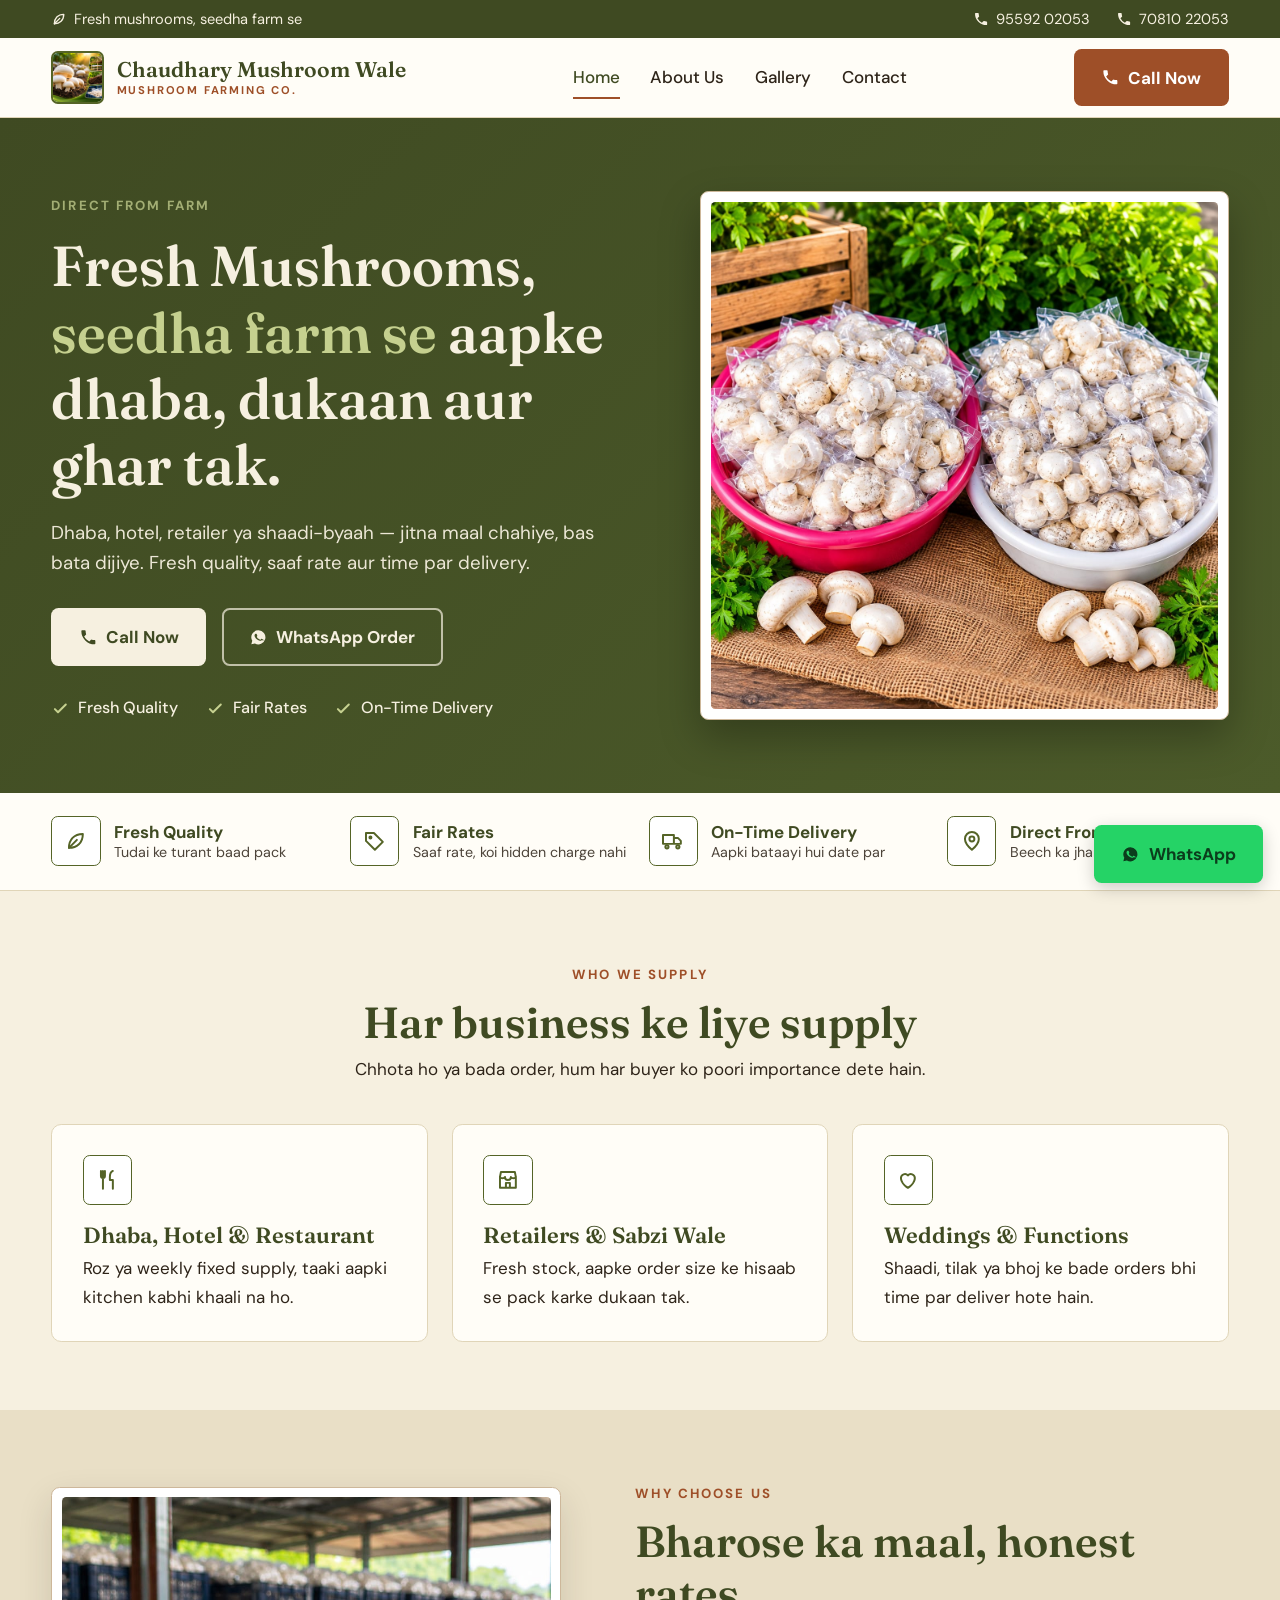
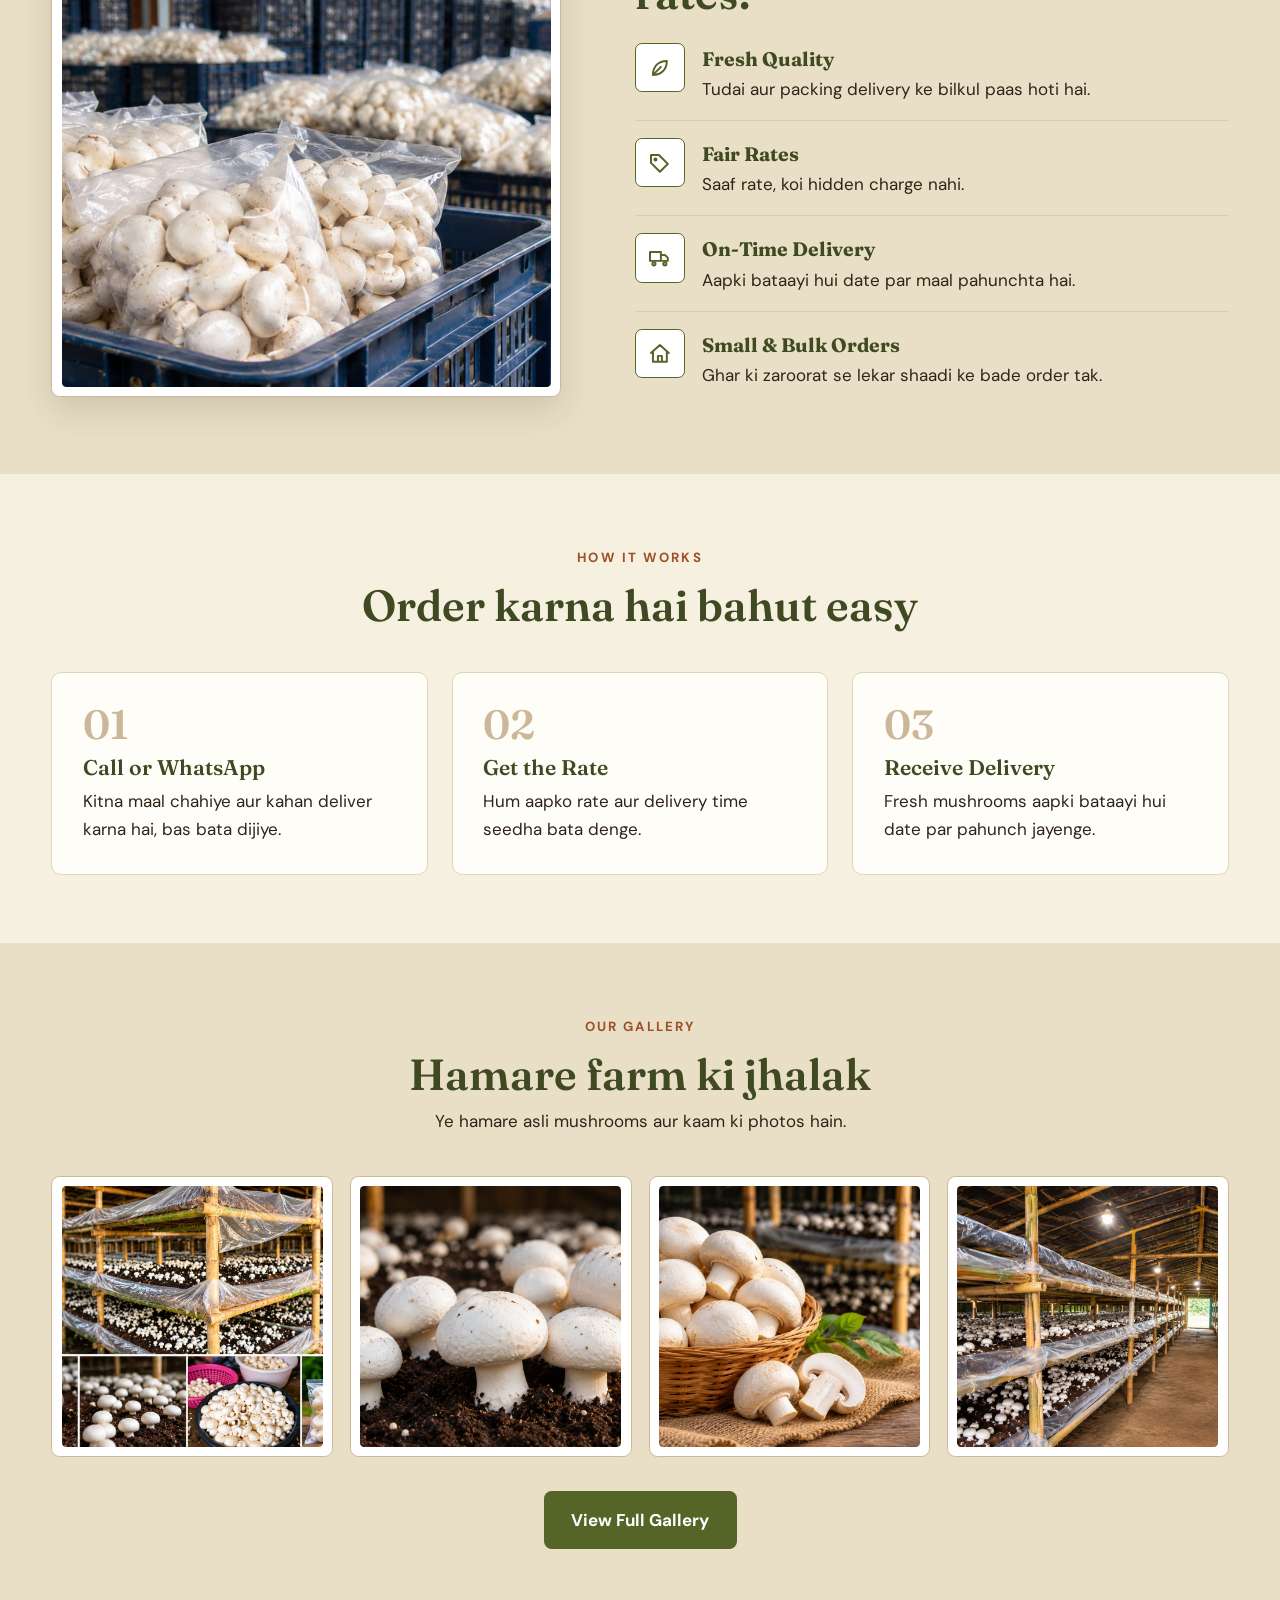
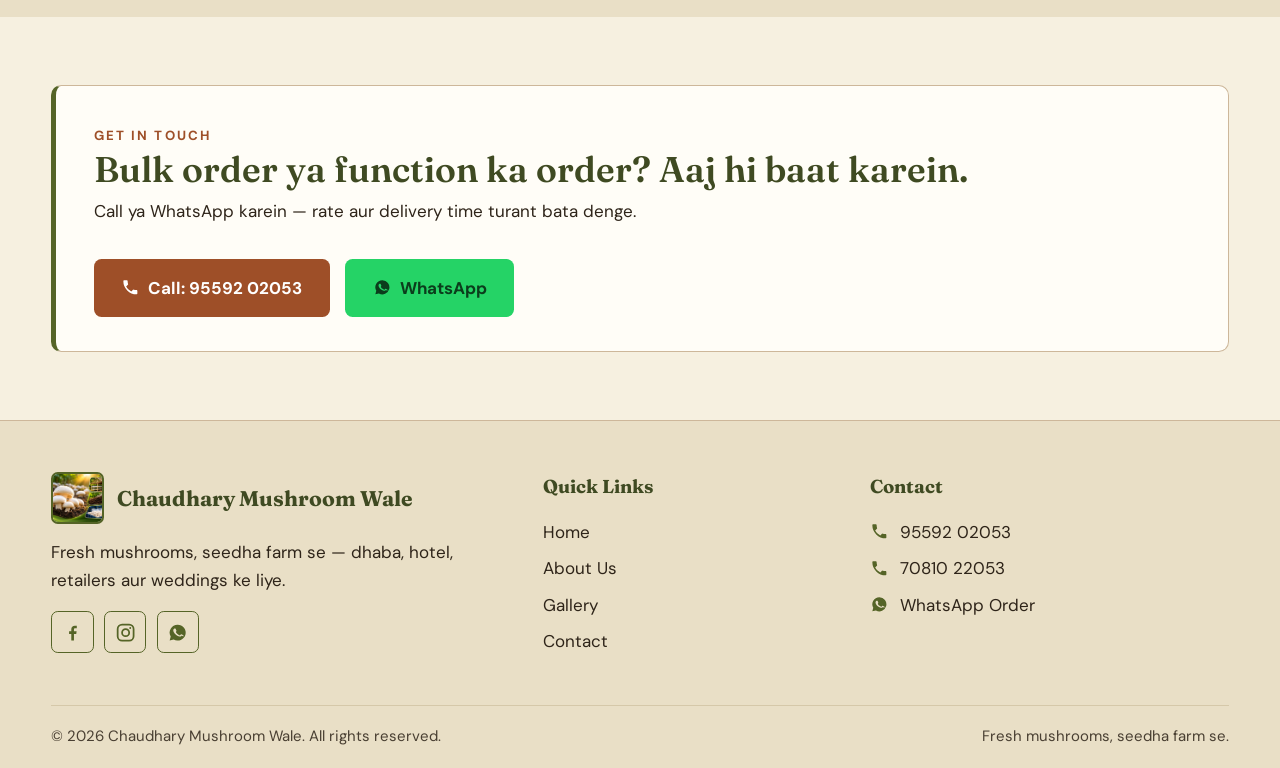
==== commit 4c390d5d: "Fix: use new f1-f7 and logo images" ====
--- a/index.html
+++ b/index.html
@@ -3,7 +3,7 @@
 <meta charset="utf-8"><meta name="viewport" content="width=device-width, initial-scale=1">
 <title>Home | Chaudhary Mushroom Wale</title>
 <meta name="description" content="Fresh mushrooms direct from the farm for dhaba, hotels, retailers and weddings. Call or WhatsApp for rates.">
-<link rel="icon" href="assets/loggo1.jpg">
+<link rel="icon" href="assets/loggo1.jfif">
 <link href="https://fonts.googleapis.com/css2?family=DM+Sans:wght@400;500;700&family=Fraunces:opsz,wght@9..144,500;9..144,600&display=swap" rel="stylesheet">
 <link rel="stylesheet" href="style.css">
 <script>document.documentElement.classList.add('js')</script>
@@ -12,7 +12,7 @@
 <div class="topbar"><div class="wrap"><span class="tl"><svg class="s" aria-hidden="true"><use href="#i-leaf"/></svg>Fresh mushrooms, seedha farm se</span>
 <span class="tr2"><a data-tel="phone1" data-show href="#"><svg class="f" aria-hidden="true"><use href="#i-ph"/></svg><span>9559202053</span></a><a data-tel="phone2" data-show href="#"><svg class="f" aria-hidden="true"><use href="#i-ph"/></svg><span>7081022053</span></a></span></div></div>
 <header class="nav"><div class="wrap nav-in">
-<a class="brand" href="index.html"><img src="assets/loggo1.jpg" alt="Chaudhary Mushroom Wale logo"><span>Chaudhary Mushroom Wale<small>Mushroom Farming Co.</small></span></a>
+<a class="brand" href="index.html"><img src="assets/loggo1.jfif" alt="Chaudhary Mushroom Wale logo"><span>Chaudhary Mushroom Wale<small>Mushroom Farming Co.</small></span></a>
 <nav class="links"><a href="index.html">Home</a><a href="about.html">About Us</a><a href="gallery.html">Gallery</a><a href="contact.html">Contact</a></nav>
 <a class="btn btn-clay nav-cta" data-tel="phone1" href="#"><svg class="f" aria-hidden="true"><use href="#i-ph"/></svg>Call Now</a>
 <button class="burger" aria-label="Menu" aria-expanded="false"><span></span><span></span><span></span></button>
@@ -38,7 +38,7 @@
 <div class="card rv"><div class="ico"><svg class="s" aria-hidden="true"><use href="#i-heart"/></svg></div><h3>Weddings &amp; Functions</h3><p>Shaadi, tilak ya bhoj ke bade orders bhi time par deliver hote hain.</p></div>
 </div></div></section>
 <section class="sec alt"><div class="wrap why">
-<div class="rv"><div class="frame"><img src="assets/f5.jpg" alt="Our mushrooms"></div></div>
+<div class="rv"><div class="frame"><img src="assets/f5.jfif" alt="Our mushrooms"></div></div>
 <div class="rv"><span class="eyebrow">Why choose us</span><h2>Bharose ka maal, honest rates.</h2>
 <div class="feat"><div class="ico"><svg class="s" aria-hidden="true"><use href="#i-leaf"/></svg></div><div><b>Fresh Quality</b>Tudai aur packing delivery ke bilkul paas hoti hai.</div></div>
 <div class="feat"><div class="ico"><svg class="s" aria-hidden="true"><use href="#i-tag"/></svg></div><div><b>Fair Rates</b>Saaf rate, koi hidden charge nahi.</div></div>
@@ -52,14 +52,14 @@
 <div class="card step rv"><div class="n">03</div><h3>Receive Delivery</h3><p>Fresh mushrooms aapki bataayi hui date par pahunch jayenge.</p></div>
 </div></div></section>
 <section class="sec alt"><div class="wrap"><div class="sh rv"><span class="eyebrow">Our gallery</span><h2>Hamare farm ki jhalak</h2><p>Ye hamare asli mushrooms aur kaam ki photos hain.</p></div>
-<div class="tiles rv"><a href="gallery.html"><div class="frame"><img src="assets/f1.jpg" alt="Mushrooms"></div></a><a href="gallery.html"><div class="frame"><img src="assets/f2.jpg" alt="Mushrooms"></div></a><a href="gallery.html"><div class="frame"><img src="assets/f3.jpg" alt="Mushrooms"></div></a><a href="gallery.html"><div class="frame"><img src="assets/f4.jpg" alt="Mushrooms"></div></a></div>
+<div class="tiles rv"><a href="gallery.html"><div class="frame"><img src="assets/f1.jfif" alt="Mushrooms"></div></a><a href="gallery.html"><div class="frame"><img src="assets/f2.jfif" alt="Mushrooms"></div></a><a href="gallery.html"><div class="frame"><img src="assets/f3.jfif" alt="Mushrooms"></div></a><a href="gallery.html"><div class="frame"><img src="assets/f4.jfif" alt="Mushrooms"></div></a></div>
 <div class="more"><a class="btn btn-olive" href="gallery.html">View Full Gallery</a></div></div></section>
 <section class="sec"><div class="wrap"><div class="ctab rv"><div><span class="eyebrow">Get in touch</span><h2>Bulk order ya function ka order? Aaj hi baat karein.</h2><p>Call ya WhatsApp karein &mdash; rate aur delivery time turant bata denge.</p></div>
 <div class="row"><a class="btn btn-clay" data-tel="phone1" data-show data-label="Call: " href="#"><svg class="f" aria-hidden="true"><use href="#i-ph"/></svg><span>9559202053</span></a><a class="btn btn-wa" data-wa href="#"><svg class="f" aria-hidden="true"><use href="#i-wa"/></svg>WhatsApp</a></div></div></div></section>
 <a class="btn btn-wa fab" data-wa href="#"><svg class="f" aria-hidden="true"><use href="#i-wa"/></svg>WhatsApp</a>
 <footer class="foot"><div class="wrap">
 <div class="fgrid">
-<div><div class="fbrand"><img src="assets/loggo1.jpg" alt="Logo"><b>Chaudhary Mushroom Wale</b></div>
+<div><div class="fbrand"><img src="assets/loggo1.jfif" alt="Logo"><b>Chaudhary Mushroom Wale</b></div>
 <p>Fresh mushrooms, seedha farm se &mdash; dhaba, hotel, retailers aur weddings ke liye.</p>
 <div class="soc"><a data-fb href="#" aria-label="Facebook"><svg class="f" aria-hidden="true"><use href="#i-fb"/></svg></a><a data-ig href="#" aria-label="Instagram"><svg class="s" aria-hidden="true"><use href="#i-ig"/></svg></a><a data-wa href="#" aria-label="WhatsApp"><svg class="f" aria-hidden="true"><use href="#i-wa"/></svg></a></div></div>
 <div><h4>Quick Links</h4><ul><li><a href="index.html">Home</a></li><li><a href="about.html">About Us</a></li><li><a href="gallery.html">Gallery</a></li><li><a href="contact.html">Contact</a></li></ul></div>
